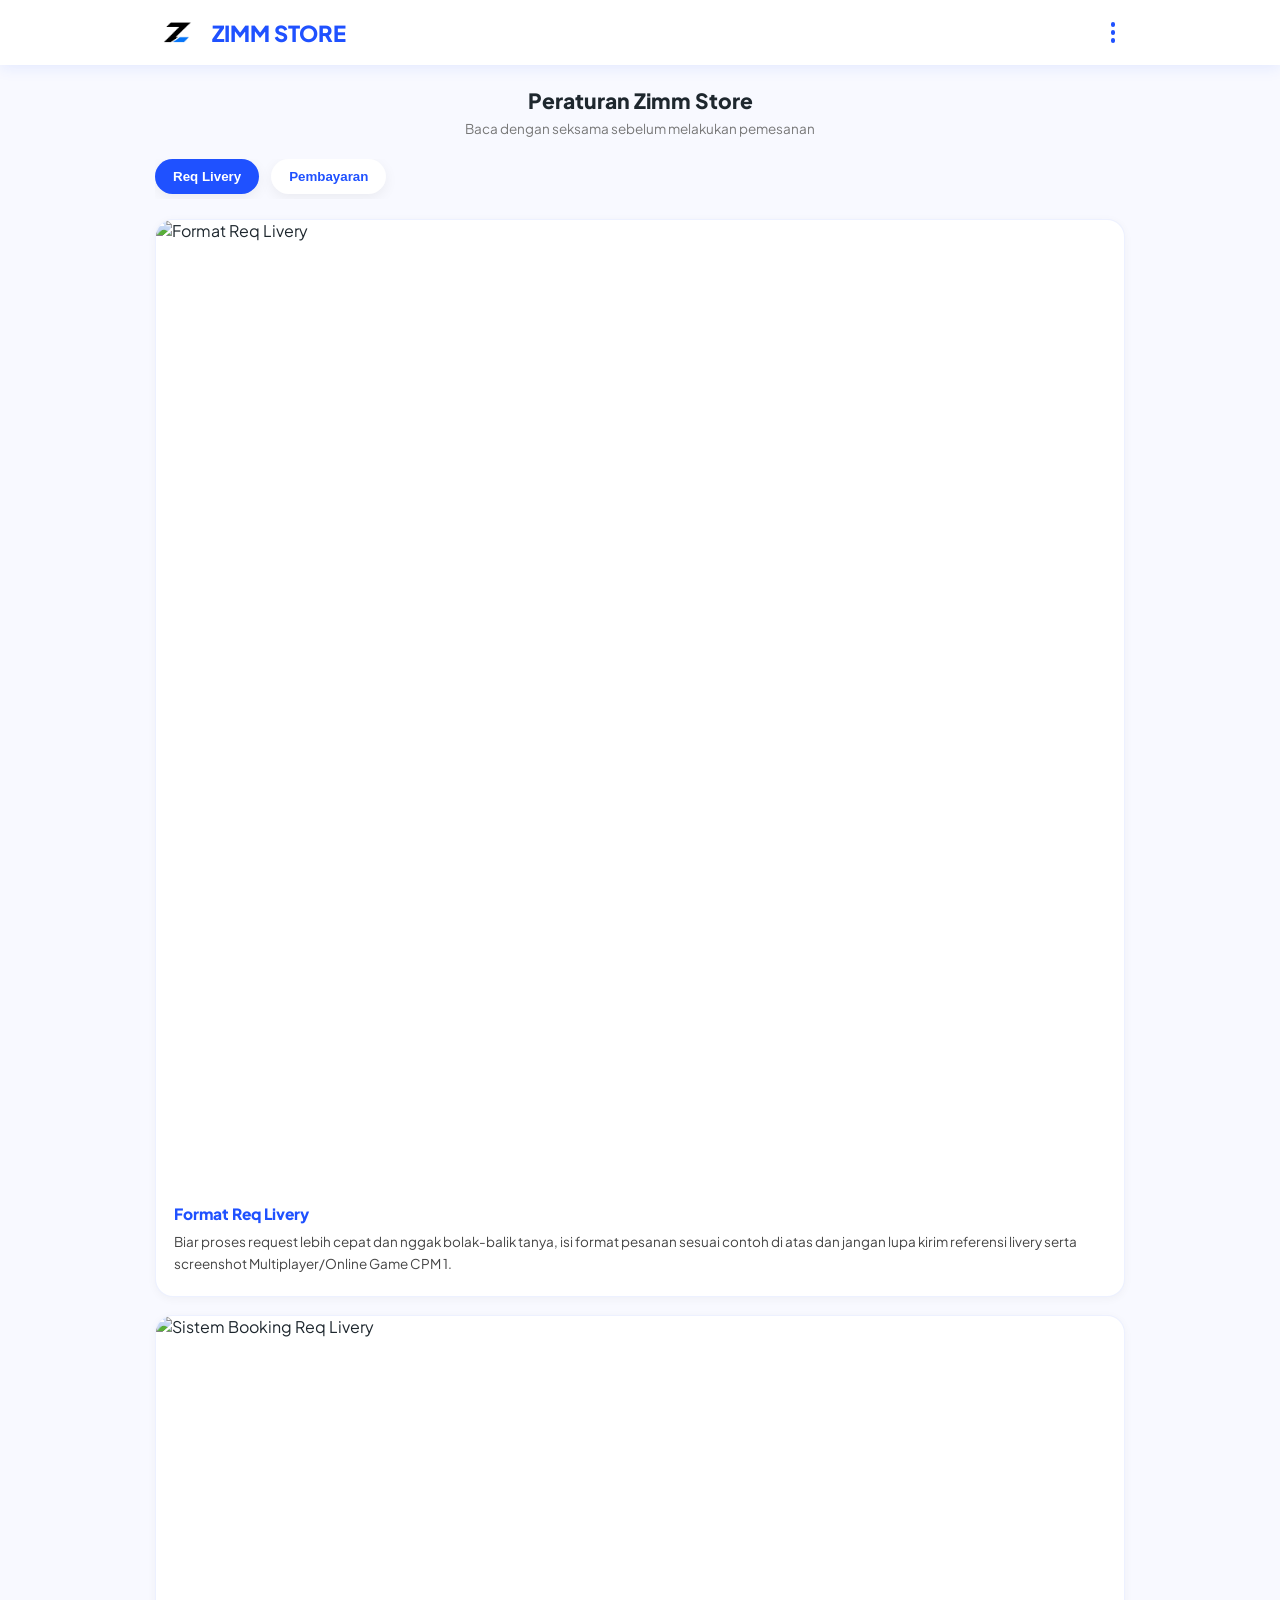
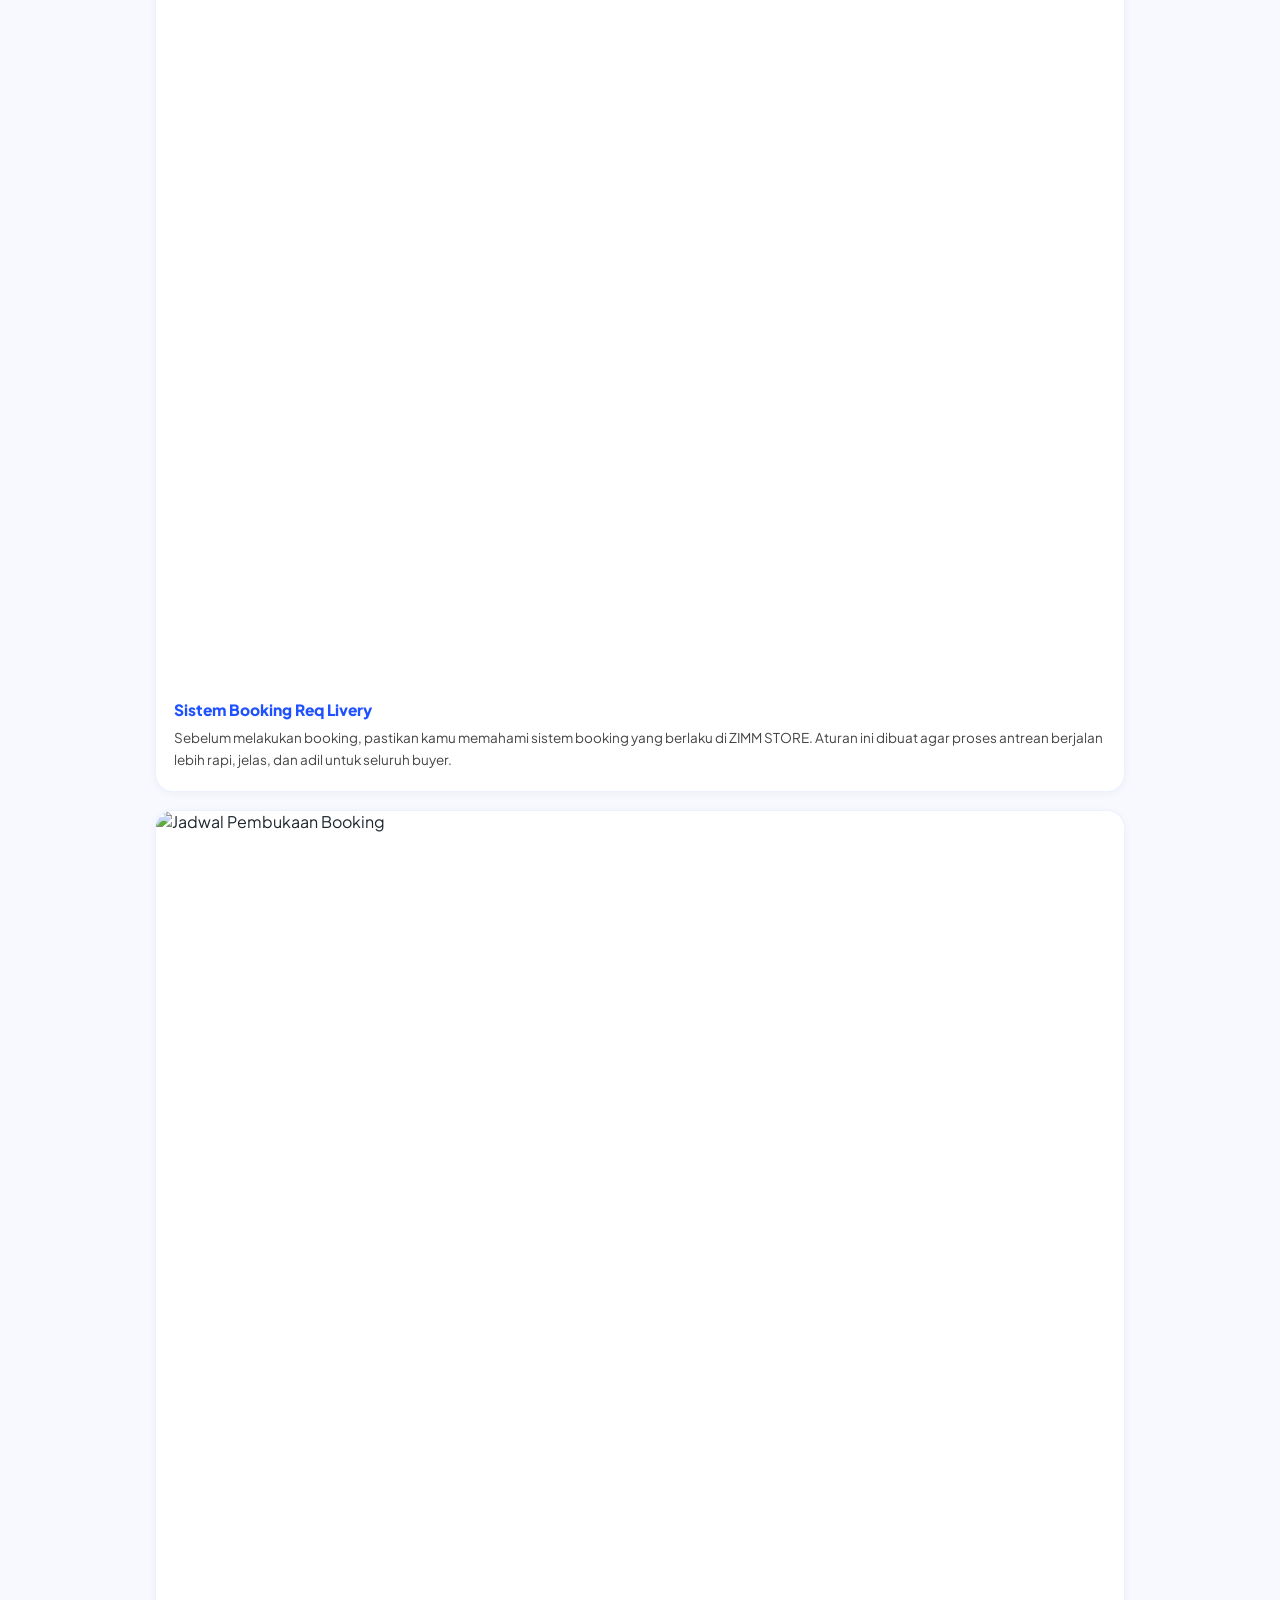
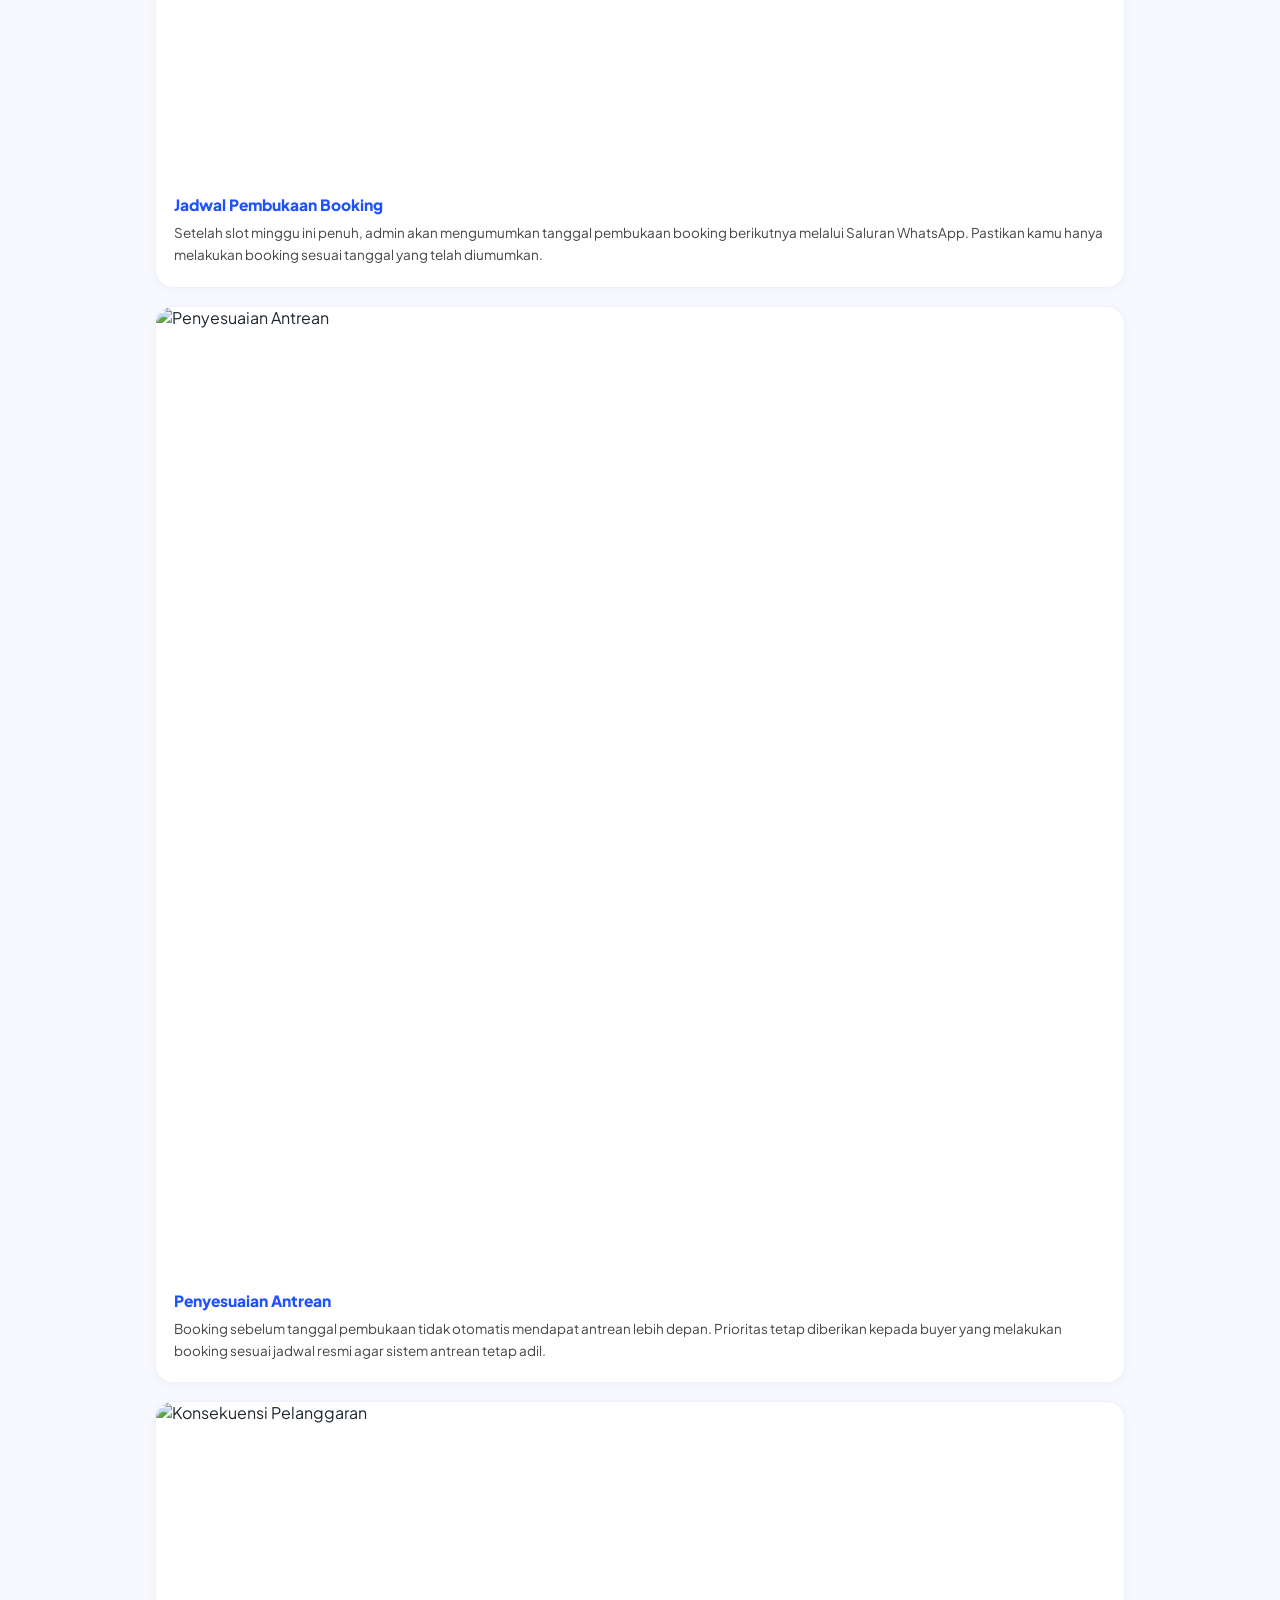
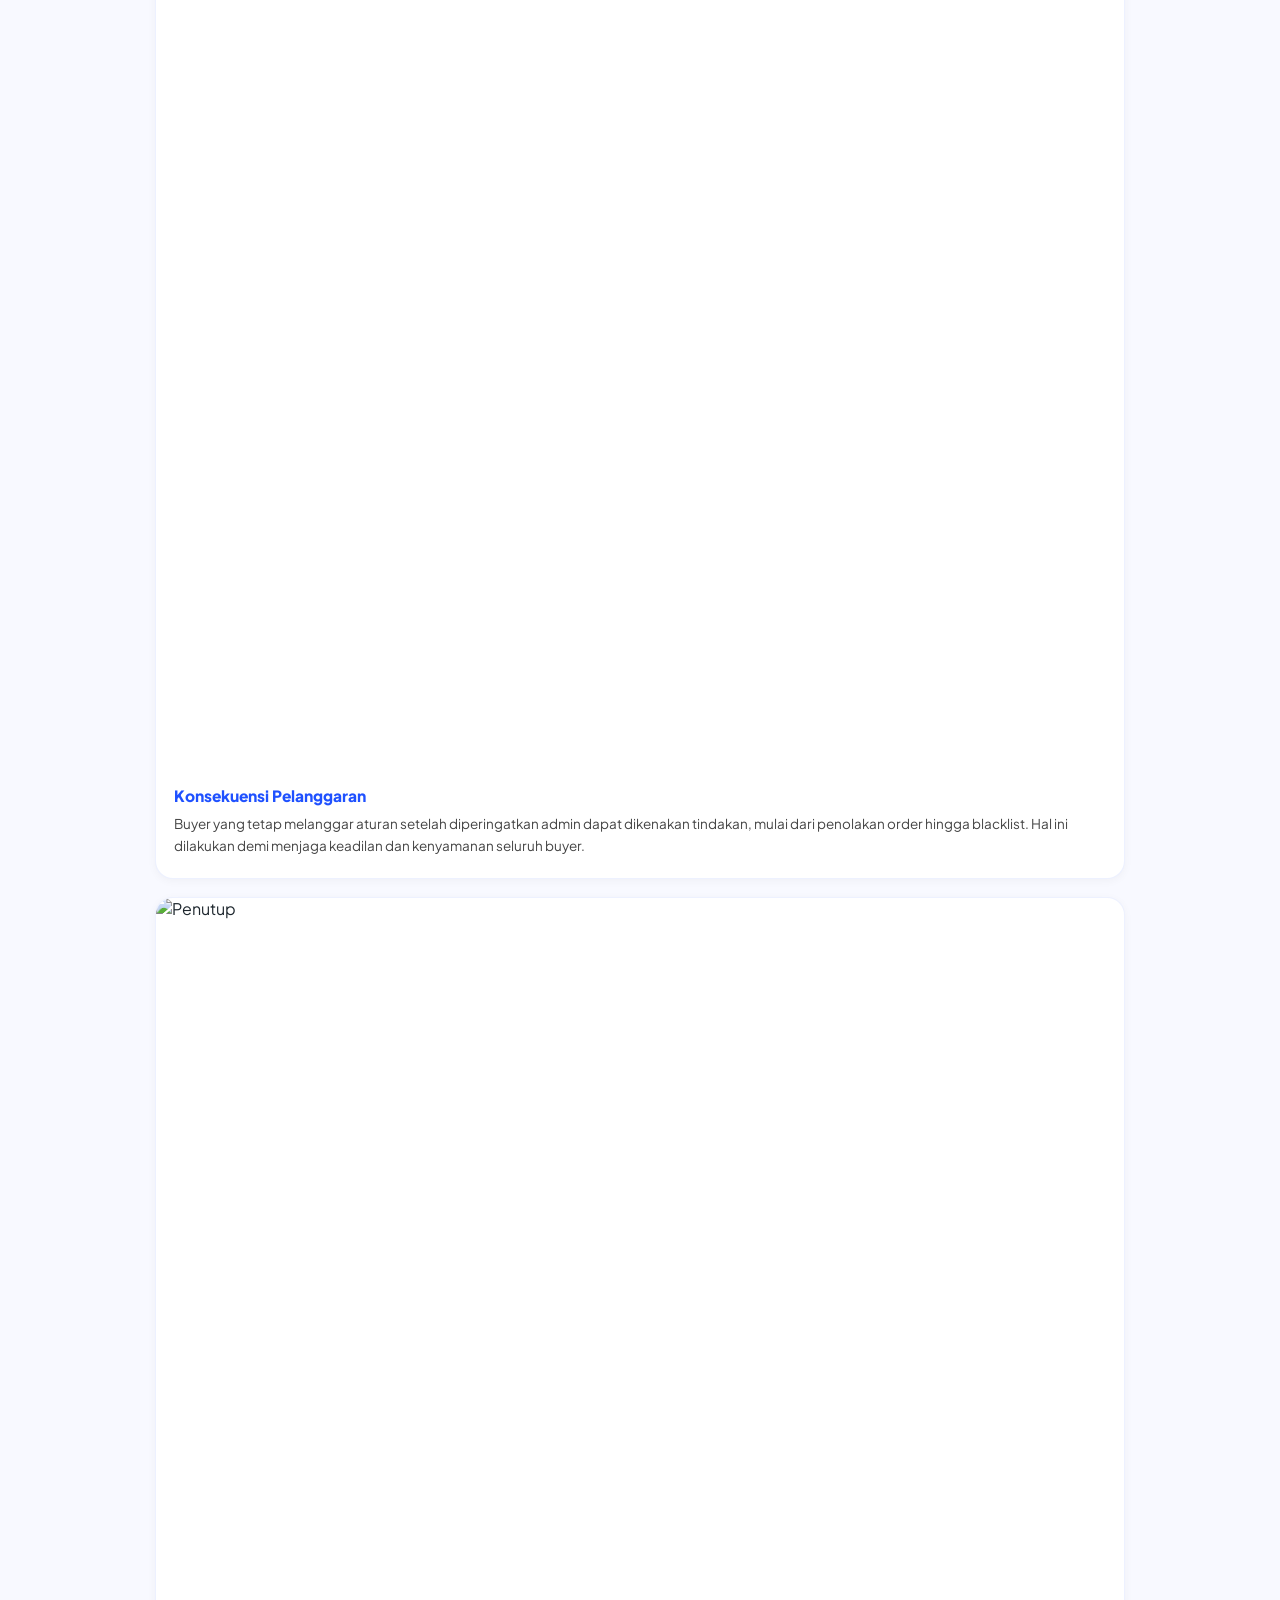
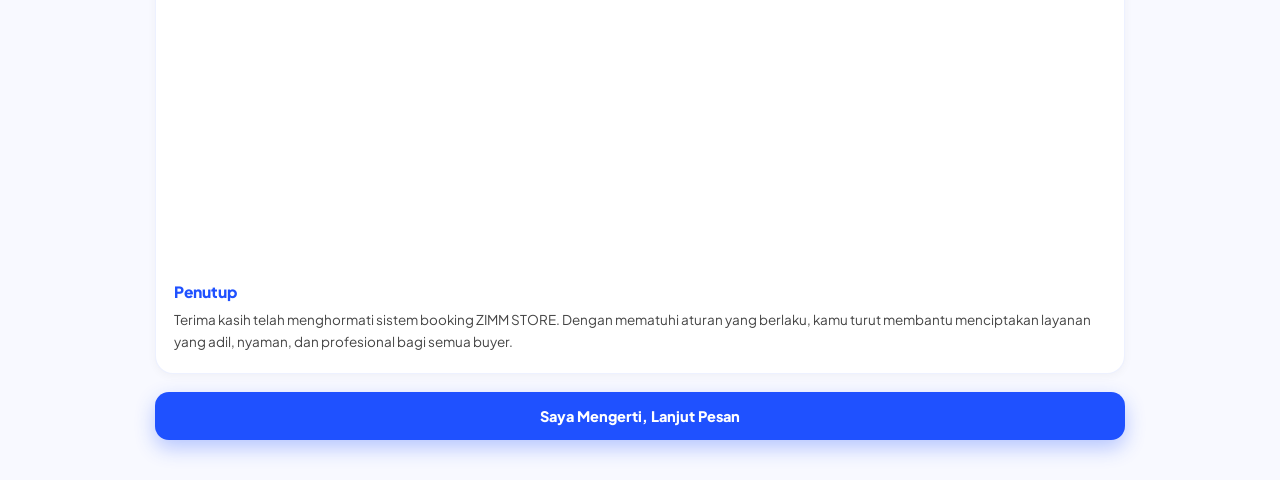
==== aturan.html @ 8496fdd7 "Add files via upload" ====
<!DOCTYPE html>
<html lang="id">
<head>
  <meta charset="UTF-8">
  <meta name="viewport" content="width=device-width, initial-scale=1.0">
  <title>Peraturan - ZIMM STORE</title>
  <link rel="stylesheet" href="style.css">
  <link rel="stylesheet" href="aturan.css">
  <link href="https://fonts.googleapis.com/css2?family=Plus+Jakarta+Sans:wght@400;600;800&display=swap" rel="stylesheet">
</head>
<body>

<header class="header">
  <div class="container header-flex">
    <div class="logo-area">
      <img src="img/logo.png" class="logo" alt="Logo">
      <h1 class="brand-title">ZIMM STORE</h1>
    </div>

    <div class="header-right">
      <div class="menu-wrapper" id="menuWrapper">
        <div class="kebab-icon" onclick="toggleMenu(event)">
          <span></span>
          <span></span>
          <span></span>
        </div>

        <div id="dropdownMenu" class="dropdown-content">
          <a href="index.html">
            <span class="icon">↩️</span> Kembali
          </a>
          <a href="faq.html">
            <span class="icon">❓</span> FAQ
          </a>
          <a href="https://wa.me/6285119516679?">
            <span class="icon">📞</span> Hubungi Admin
          </a>
        </div>
      </div>
    </div>
  </div>
</header>

<main class="container aturan-main">

  <div class="aturan-heading">
    <h2>Peraturan Zimm Store</h2>
    <p>Baca dengan seksama sebelum melakukan pemesanan</p>
  </div>

  <div class="filter-wrapper">
    <button class="filter-btn active" onclick="filterAturan('livery', this)">Req Livery</button>
    <button class="filter-btn" onclick="filterAturan('pembayaran', this)">Pembayaran</button>
  </div>

  <div class="aturan-card livery">
    <div class="img-container">
      <img src="img/aturan/format.jpg" alt="Format Req Livery" class="clickable-img">
    </div>
    <div class="aturan-card-body">
      <h3>Format Req Livery</h3>
      <p>Biar proses request lebih cepat dan nggak bolak-balik tanya, isi format pesanan sesuai contoh di atas dan jangan lupa kirim referensi livery serta screenshot Multiplayer/Online Game CPM 1.</p>
    </div>
  </div>

  <div class="aturan-card livery">
    <div class="img-container">
      <img src="img/aturan/booking.jpg" alt="Sistem Booking Req Livery" class="clickable-img">
    </div>
    <div class="aturan-card-body">
      <h3>Sistem Booking Req Livery</h3>
      <p>Sebelum melakukan booking, pastikan kamu memahami sistem booking yang berlaku di ZIMM STORE. Aturan ini dibuat agar proses antrean berjalan lebih rapi, jelas, dan adil untuk seluruh buyer.</p>
    </div>
  </div>

  <div class="aturan-card livery">
    <div class="img-container">
      <img src="img/aturan/jadwal.jpg" alt="Jadwal Pembukaan Booking" class="clickable-img">
    </div>
    <div class="aturan-card-body">
      <h3>Jadwal Pembukaan Booking</h3>
      <p>Setelah slot minggu ini penuh, admin akan mengumumkan tanggal pembukaan booking berikutnya melalui Saluran WhatsApp. Pastikan kamu hanya melakukan booking sesuai tanggal yang telah diumumkan.</p>
    </div>
  </div>

  <div class="aturan-card livery">
    <div class="img-container">
      <img src="img/aturan/atrean.jpg" alt="Penyesuaian Antrean" class="clickable-img">
    </div>
    <div class="aturan-card-body">
      <h3>Penyesuaian Antrean</h3>
      <p>Booking sebelum tanggal pembukaan tidak otomatis mendapat antrean lebih depan. Prioritas tetap diberikan kepada buyer yang melakukan booking sesuai jadwal resmi agar sistem antrean tetap adil.</p>
    </div>
  </div>

  <div class="aturan-card livery">
    <div class="img-container">
      <img src="img/aturan/konsekuensi.jpg" alt="Konsekuensi Pelanggaran" class="clickable-img">
    </div>
    <div class="aturan-card-body">
      <h3>Konsekuensi Pelanggaran</h3>
      <p>Buyer yang tetap melanggar aturan setelah diperingatkan admin dapat dikenakan tindakan, mulai dari penolakan order hingga blacklist. Hal ini dilakukan demi menjaga keadilan dan kenyamanan seluruh buyer.</p>
    </div>
  </div>

  <div class="aturan-card pembayaran">
    <div class="img-container">
      <img src="img/aturan/dp.jpg" alt="Sistem DP Dihilangkan" class="clickable-img">
    </div>
    <div class="aturan-card-body">
      <h3>Sistem DP Dihilangkan</h3>
      <p>Sistem DP (Down Payment) resmi dihilangkan dan tidak dapat digunakan. Pembayaran dilakukan secara penuh untuk mengurangi risiko PHP maupun buyer yang tidak melunasi pembayaran.</p>
    </div>
  </div>

  <div class="aturan-card pembayaran">
    <div class="img-container">
      <img src="img/aturan/wajib.jpg" alt="Pembayaran Wajib di Awal" class="clickable-img">
    </div>
    <div class="aturan-card-body">
      <h3>Pembayaran Wajib di Awal</h3>
      <p>Pembayaran harus dilakukan terlebih dahulu sebelum produk yang dibeli diberikan kepada buyer.<br><em>(Ada Uang, Maka Ada Barang.)</em></p>
    </div>
  </div>

  <div class="aturan-card pembayaran">
    <div class="img-container">
      <img src="img/aturan/customerjual.jpg" alt="Jika Customer Menjual Barang/Jasa kepada ZIMM STORE" class="clickable-img">
    </div>
    <div class="aturan-card-body">
      <h3>Jika Customer Menjual Barang/Jasa kepada ZIMM STORE</h3>
      <p>Jika terdapat customer/seller yang menjual produk atau jasa kepada ZIMM STORE, maka produk/jasa wajib diberikan terlebih dahulu kepada admin untuk diperiksa atau dikonfirmasi sebelum pembayaran dilakukan.<br><br>Jika transaksi membutuhkan pihak ketiga, dapat menggunakan jasa MC/Rekber terpercaya, dengan biaya fee ditanggung oleh seller/customer.</p>
    </div>
  </div>

  <div class="aturan-card pembayaran">
    <div class="img-container">
      <img src="img/aturan/pembatalan.jpg" alt="Pembatalan Pesanan & Buyer PHP" class="clickable-img">
    </div>
    <div class="aturan-card-body">
      <h3>Pembatalan Pesanan & Buyer PHP</h3>
      <p>Buyer dilarang melakukan PHP, menghilang tanpa kabar, maupun memblokir admin setelah melakukan pemesanan.<br>Jika tidak dapat melanjutkan pesanan, wajib menghubungi admin dan membatalkan pesanan dengan jelas.<br><br><em>(Membatalkan pesanan dengan baik lebih baik daripada menghilang.)</em><br><br>Buyer yang tetap melakukan PHP, menghilang, atau memblokir admin setelah diberikan peringatan dapat langsung dikenakan blacklist dari ZIMM STORE. Untuk kasus yang merugikan toko secara serius, ZIMM STORE berhak mengambil tindakan lebih lanjut berdasarkan bukti dan kronologi transaksi.</p>
    </div>
  </div>

  <div class="aturan-card livery">
    <div class="img-container">
      <img src="img/aturan/penutup.jpg" alt="Penutup" class="clickable-img">
    </div>
    <div class="aturan-card-body">
      <h3>Penutup</h3>
      <p>Terima kasih telah menghormati sistem booking ZIMM STORE. Dengan mematuhi aturan yang berlaku, kamu turut membantu menciptakan layanan yang adil, nyaman, dan profesional bagi semua buyer.</p>
    </div>
  </div>

  <a href="index.html" class="btn-lanjut-pesan">Saya Mengerti, Lanjut Pesan</a>

</main>

<div id="imageOverlay" class="overlay">
  <img id="zoomedImage" src="" alt="Zoomed">
</div>

<script src="script.js"></script>
</body>
</html>
---- style.css ----
/* Update Warna Tema ke Biru Neon */
:root {
  --primary: #1F51FF; 
  --bg: #f8f9ff;
  --dark: #1e272e;
}

* { box-sizing: border-box; }
body { 
  font-family: 'Plus Jakarta Sans', sans-serif; 
  margin: 0; background: var(--bg); color: var(--dark);
}

.container { max-width: 1000px; margin: 0 auto; padding: 0 15px; }

.header { 
  background: white; padding: 10px 0; position: sticky; 
  top: 0; z-index: 100; box-shadow: 0 2px 15px rgba(31, 81, 255, 0.1);
}
.header-flex { display: flex; align-items: center; justify-content: space-between; }
.logo-area { display: flex; align-items: center; gap: 12px; }
.logo { width: 45px; height: 45px; border-radius: 50%; object-fit: cover; }
.brand-title { font-size: 22px; font-weight: 800; color: var(--primary); margin: 0; }

/* --- PENGATURAN BANNER RASIO 3:2 --- */
.mySwiper { width: 100%; padding: 20px 0 40px; }

.swiper-slide { 
  width: 100%; 
  border-radius: 20px; 
  overflow: hidden; 
  aspect-ratio: 3 / 2; /* Rasio sesuai resolusi 1536x1024 */
  background: #000; 
}

/* Penyesuaian tinggi untuk layar desktop */
@media (min-width: 1024px) { 
  .swiper-slide { height: 666px; } 
}

.swiper-slide img { 
  width: 100%; 
  height: 100%; 
  object-fit: cover; 
}

.swiper-pagination-bullet-active { 
  background: var(--primary) !important; 
  border-radius: 50% !important;
  box-shadow: 0 0 8px 3px rgba(31, 81, 255, 0.85);
}

/* Rasio 1:1 Produk & Zoom */
.img-container {
  position: relative;
  width: 100%;
  aspect-ratio: 1 / 1;
  overflow: hidden;
  cursor: zoom-in;
}
.img-container img { width: 100%; height: 100%; object-fit: cover; }

/* Overlay Zoom Lightbox */
.overlay {
  position: fixed;
  top: 0; left: 0; width: 100%; height: 100%;
  background: rgba(0, 0, 0, 0.9);
  display: none;
  justify-content: center;
  align-items: center;
  z-index: 9999;
  cursor: zoom-out;
  touch-action: none;
}
.overlay img {
  max-width: 90%;
  max-height: 90%;
  border-radius: 10px;
  box-shadow: 0 0 20px rgba(0,0,0,0.5);
  touch-action: none;
  cursor: zoom-in;
  transition: transform 0.25s ease;
}

/* Stampel Sold */
.card.sold .img-container::after {
  content: "";
  position: absolute;
  top: 0; left: 0; width: 100%; height: 100%;
  background-image: url('img/sold.png');
  background-size: 70%;
  background-position: center;
  background-repeat: no-repeat;
  z-index: 5;
}
.card.sold img { filter: grayscale(100%) brightness(0.6); }
.card.sold .btn-buy { background: #ccc !important; cursor: not-allowed; }

/* Filter & Grid Produk */
.filter-wrapper { display: flex; gap: 12px; margin: 20px 0; overflow-x: auto; padding-bottom: 5px; }
.filter-btn { padding: 10px 18px; border-radius: 999px; border: none; background: white; color: var(--primary); cursor: pointer; font-weight: 600; white-space: nowrap; box-shadow: 0 4px 14px rgba(0,0,0,0.06); }
.filter-btn.active { background: var(--primary); color: white; }

/* --- SISTEM PRIORITAS URUTAN PRODUK (OTOMATIS) --- */
.produk-grid { 
  display: grid !important; 
  grid-template-columns: repeat(2, 1fr); 
  gap: 14px; 
  grid-auto-flow: row dense;
}

/* Tablet ke atas: 3 kolom biar ruang container 1000px kepakai maksimal */
@media (min-width: 640px) {
  .produk-grid { grid-template-columns: repeat(3, 1fr); gap: 18px; }
}

/* Ranking Dasar: Semua kartu biasa ditaruh di urutan ke-10 */
.card { 
  background: white; 
  border-radius: 18px; 
  overflow: hidden; 
  border: 1px solid rgba(0, 0, 0, 0.04);
  box-shadow: 0 3px 10px rgba(31, 81, 255, 0.05);
  order: 10; 
  display: flex;
  flex-direction: column;
  transition: 0.25s ease;
}

.card:hover {
  transform: translateY(-3px);
  box-shadow: 0 10px 24px rgba(31, 81, 255, 0.15);
}

.img-container { overflow: hidden; }
.img-container img { transition: 0.35s; }
.card:hover .img-container img { transform: scale(1.05); }

/* RANKING 1: LIMITED (PALING ATAS) */
.card.limited {
  order: 1 !important;
  border: 1.5px solid #f1c40f !important;
}

/* RANKING 2: HOT ITEM (DI BAWAH LIMITED) */
.card.hot-item {
  order: 2 !important;
  border: 1.5px solid #ff4757 !important;
}

/* RANKING PALING BAWAH: PRODUK YANG SUDAH SOLD */
.card.sold {
  order: 99 !important;
}


.card-body { padding: 12px; flex-grow: 1; display: flex; flex-direction: column; gap: 5px; }
.card-body h4 { 
  font-size: 12.5px; 
  font-weight: 800; 
  margin: 0; 
  line-height: 1.35; 
  white-space: nowrap;
  overflow: hidden; 
  text-overflow: ellipsis;
  cursor: pointer;
}
.card-body h4.expanded {
  white-space: normal;
  overflow: visible;
  text-overflow: unset;
}

.card-footer {
  display: flex;
  flex-direction: column;
  gap: 5px;
  margin-top: auto;
}

.status { color: #2ecc71; font-size: 9px; font-weight: 800; background: #ebfaf1; padding: 2px 7px; border-radius: 6px; display: inline-block; width: fit-content; margin: 0; }
.price-section { margin: 0; display: flex; flex-direction: column; gap: 1px; }
.old-price { font-size: 11px; font-weight: 600; color: #9aa1b1; text-decoration: line-through; }
.new-price { font-weight: 800; font-size: 17px; color: var(--primary); display: block; }

.btn-buy { 
  width: 100%; 
  background: var(--primary); 
  color: white; 
  border: none; 
  padding: 9px; 
  border-radius: 10px; 
  font-weight: 800; 
  font-size: 12px;
  cursor: pointer;
  box-shadow: 0 4px 12px rgba(31, 81, 255, 0.3);
  transition: 0.3s;
}

.btn-buy:hover {
  transform: translateY(-2px);
  box-shadow: 0 6px 15px rgba(31, 81, 255, 0.5);
}

/* Styling Badge/Label */
.badge-stack {
  position: absolute;
  top: 8px;
  left: 8px;
  z-index: 10;
  display: flex;
  flex-direction: column;
  gap: 5px;
  align-items: flex-start;
}

.badge {
  padding: 4px 8px;
  font-size: 9px;
  font-weight: 800;
  color: white;
  border-radius: 6px;
  text-transform: uppercase;
}

.badge-hot { background: #ff4757; box-shadow: 0 0 8px rgba(255, 71, 87, 0.5); }
.badge-limited { background: #f1c40f; box-shadow: 0 0 8px rgba(241, 196, 15, 0.5); }

/* --- SKELETON LOADING (sebelum produk selesai dirender) --- */
.skeleton-card {
  background: white;
  border-radius: 18px;
  overflow: hidden;
  border: 1px solid rgba(0,0,0,0.04);
  box-shadow: 0 3px 10px rgba(31, 81, 255, 0.05);
  display: flex;
  flex-direction: column;
}
.skeleton-img { width: 100%; aspect-ratio: 1/1; background: linear-gradient(90deg, #eef1fa 25%, #f7f9ff 37%, #eef1fa 63%); background-size: 400% 100%; animation: skeleton-pulse 1.4s ease infinite; }
.skeleton-body { padding: 13px; display: flex; flex-direction: column; gap: 8px; }
.skeleton-line { height: 10px; border-radius: 5px; background: linear-gradient(90deg, #eef1fa 25%, #f7f9ff 37%, #eef1fa 63%); background-size: 400% 100%; animation: skeleton-pulse 1.4s ease infinite; }
.skeleton-line.w-70 { width: 70%; }
.skeleton-line.w-40 { width: 40%; }
.skeleton-line.h-btn { height: 32px; border-radius: 10px; margin-top: 4px; }

@keyframes skeleton-pulse {
  0% { background-position: 100% 0; }
  100% { background-position: 0 0; }
}

/* Styling Search Bar */
.search-container {
  margin: 0 0 20px 0;
  width: 100%;
}

#searchInput {
  width: 100%;
  padding: 12px 20px;
  border-radius: 12px;
  border: 2px solid rgba(31, 81, 255, 0.1);
  background: white;
  font-family: inherit;
  font-size: 14px;
  outline: none;
  transition: 0.3s;
}

#searchInput:focus {
  border-color: var(--primary);
  box-shadow: 0 0 10px rgba(31, 81, 255, 0.2);
}

/* --- FOOTER FINAL VERSION (BLUE NEON) --- */
.main-footer {
  background: var(--primary); /* Biru Neon */
  padding: 60px 0 30px 0;
  margin-top: 60px;
  text-align: left; /* Rata kiri untuk info */
  color: #ffffff;   /* Semua teks putih */
}

.footer-logo {
  margin-bottom: 15px;
  display: block;
  color: #ffffff !important; /* Paksa putih */
  font-size: 24px;
}

.tagline {
  font-weight: 600;
  margin-bottom: 10px;
  font-size: 15px;
  color: #ffffff;
}

.footer-services {
  list-style: none;
  padding: 0;
  margin: 0 0 25px 0;
  font-size: 14px;
  line-height: 1.8;
  color: #ffffff;
}

.footer-meta {
  display: flex;
  flex-direction: column;
  gap: 15px;
  margin-bottom: 25px;
}

.meta-label {
  font-weight: 800;
  color: rgba(255, 255, 255, 0.7); /* Putih soft untuk label */
  font-size: 11px;
  text-transform: uppercase;
  letter-spacing: 0.5px;
}

.meta-value {
  font-weight: 600;
  color: #ffffff;
  font-size: 14px;
}

.motto {
  font-style: italic;
  color: rgba(255, 255, 255, 0.8);
  font-size: 13px;
  margin-bottom: 20px;
  max-width: 450px;
}

.footer-divider {
  border: 0;
  border-top: 1px solid rgba(255, 255, 255, 0.2);
  margin: 25px 0;
}

/* COPYRIGHT TETEP DI TENGAH */
.copyright {
  font-size: 11px;
  color: rgba(255, 255, 255, 0.6);
  font-weight: 600;
  text-align: center;
  display: block;
  width: 100%;
}

/* --- MENU TITIK TIGA (KEBAB MENU) --- */
.header-right {
  display: flex;
  align-items: center;
}

.menu-wrapper {
  position: relative;
  display: inline-block;
}

.kebab-icon {
  padding: 10px;
  cursor: pointer;
  display: flex;
  flex-direction: column;
  gap: 3.5px;
  border-radius: 50%;
  transition: 0.3s;
}

.kebab-icon:hover {
  background: rgba(31, 81, 255, 0.05);
}

.kebab-icon span {
  width: 4.5px;
  height: 4.5px;
  background-color: var(--primary); /* Biru Neon */
  border-radius: 50%;
  display: block;
}

/* DROPDOWN BOX */
.dropdown-content {
  display: none;
  position: absolute;
  right: 0;
  top: 45px;
  background-color: white;
  min-width: 180px;
  box-shadow: 0 10px 25px rgba(0, 0, 0, 0.1);
  border-radius: 15px;
  z-index: 1000;
  overflow: hidden;
  border: 1px solid rgba(31, 81, 255, 0.1);
  animation: fadeIn 0.2s ease-out;
}

@keyframes fadeIn {
  from { opacity: 0; transform: translateY(-10px); }
  to { opacity: 1; transform: translateY(0); }
}

.dropdown-content a {
  color: var(--dark);
  padding: 14px 20px;
  text-decoration: none;
  display: flex;
  align-items: center;
  font-size: 14px;
  font-weight: 700;
  transition: 0.3s;
}

.dropdown-content a .icon {
  margin-right: 12px;
  font-size: 16px;
}

.dropdown-content a:hover {
  background-color: #f0f4ff;
  color: var(--primary);
}

.show-menu {
  display: block !important;
}
/* --- FAQ STYLING --- */
.faq-card {
  background: white;
  padding: 20px;
  border-radius: 18px;
  margin-bottom: 15px;
  border: 1px solid rgba(31, 81, 255, 0.1);
  transition: 0.3s;
}

.faq-card:hover {
  border-color: var(--primary);
  transform: translateY(-2px);
}

.faq-question {
  color: var(--primary);
  font-weight: 800;
  margin-bottom: 8px;
  font-size: 16px;
}

.faq-answer {
  color: #666;
  font-size: 14px;
  line-height: 1.6;
  margin: 0;
}

/* Popup Peraturan */
.rules-popup-overlay {
  position: fixed;
  inset: 0;
  background: rgba(255, 255, 255, 0.85);
  backdrop-filter: blur(3px);
  display: none;
  align-items: center;
  justify-content: center;
  z-index: 10000;
  padding: 20px;
}

.rules-popup-overlay.active {
  display: flex;
}

.rules-popup {
  position: relative;
  background: #fff;
  width: 100%;
  max-width: 380px;
  border-radius: 20px;
  padding: 28px 22px 24px;
  text-align: center;
  box-shadow: 0 0 0 1px rgba(0,0,0,0.04), 25px 25px 60px rgba(0,0,0,0.25), -15px -15px 50px rgba(0,0,0,0.12);
  transform: scale(0.85);
  opacity: 0;
  transition: transform 0.3s ease, opacity 0.3s ease;
}

.rules-popup-overlay.active .rules-popup {
  transform: scale(1);
  opacity: 1;
}

.rules-popup h3 {
  font-size: 17px;
  font-weight: 800;
  margin: 6px 0 12px;
  color: var(--dark, #111);
}

.rules-popup p {
  font-size: 13.5px;
  line-height: 1.6;
  color: #555;
  margin: 0 0 22px;
}

.rules-popup-btn {
  display: block;
  width: 100%;
  background: var(--primary);
  color: #fff;
  font-weight: 800;
  font-size: 14px;
  text-decoration: none;
  padding: 12px;
  border-radius: 12px;
  box-shadow: 0 6px 16px rgba(31, 81, 255, 0.3);
}

.rules-popup-close {
  position: absolute;
  top: 12px;
  right: 14px;
  background: none;
  border: none;
  font-size: 22px;
  line-height: 1;
  color: #999;
  cursor: pointer;
  padding: 4px;
}

body.rules-popup-lock, body.zoom-lock {
  overflow: hidden;
}

/* Popup Peraturan lebih besar & lega di layar desktop */
@media (min-width: 768px) {
  .rules-popup {
    max-width: 460px;
    padding: 38px 34px 32px;
  }
  .rules-popup h3 {
    font-size: 21px;
  }
  .rules-popup p {
    font-size: 15px;
  }
  .rules-popup-btn {
    font-size: 15px;
    padding: 14px;
  }
}
---- aturan.css ----
/* Halaman Peraturan */

.aturan-main {
  padding-top: 22px;
  padding-bottom: 40px;
}

.aturan-heading {
  text-align: center;
  margin-bottom: 22px;
}

.aturan-heading h2 {
  font-size: 21px;
  font-weight: 800;
  color: var(--dark);
  margin: 0 0 6px;
}

.aturan-heading p {
  font-size: 13.5px;
  color: #777;
  margin: 0;
}

.aturan-card {
  background: #fff;
  border-radius: 18px;
  overflow: hidden;
  margin-bottom: 18px;
  border: 1px solid rgba(31, 81, 255, 0.08);
  box-shadow: 0 2px 10px rgba(0, 0, 0, 0.04);
}

.aturan-card .img-container img {
  transition: 0.35s;
}

.aturan-card:hover .img-container img {
  transform: scale(1.03);
}

.aturan-card-body {
  padding: 16px 18px 20px;
}

.aturan-card-body h3 {
  font-size: 15.5px;
  font-weight: 800;
  color: var(--primary);
  margin: 0 0 8px;
}

.aturan-card-body p {
  font-size: 13.5px;
  line-height: 1.65;
  color: #444;
  margin: 0;
}

.aturan-card-body p em {
  font-style: normal;
  color: var(--primary);
  font-weight: 700;
}

/* Default: tab "Req Livery" aktif saat halaman dibuka */
.aturan-card.pembayaran {
  display: none;
}

/* Tombol CTA penutup halaman */
.btn-lanjut-pesan {
  display: block;
  width: 100%;
  text-align: center;
  background: var(--primary);
  color: #fff;
  font-weight: 800;
  font-size: 14.5px;
  text-decoration: none;
  padding: 15px;
  border-radius: 14px;
  margin-top: 8px;
  box-shadow: 0 8px 20px rgba(31, 81, 255, 0.3);
}
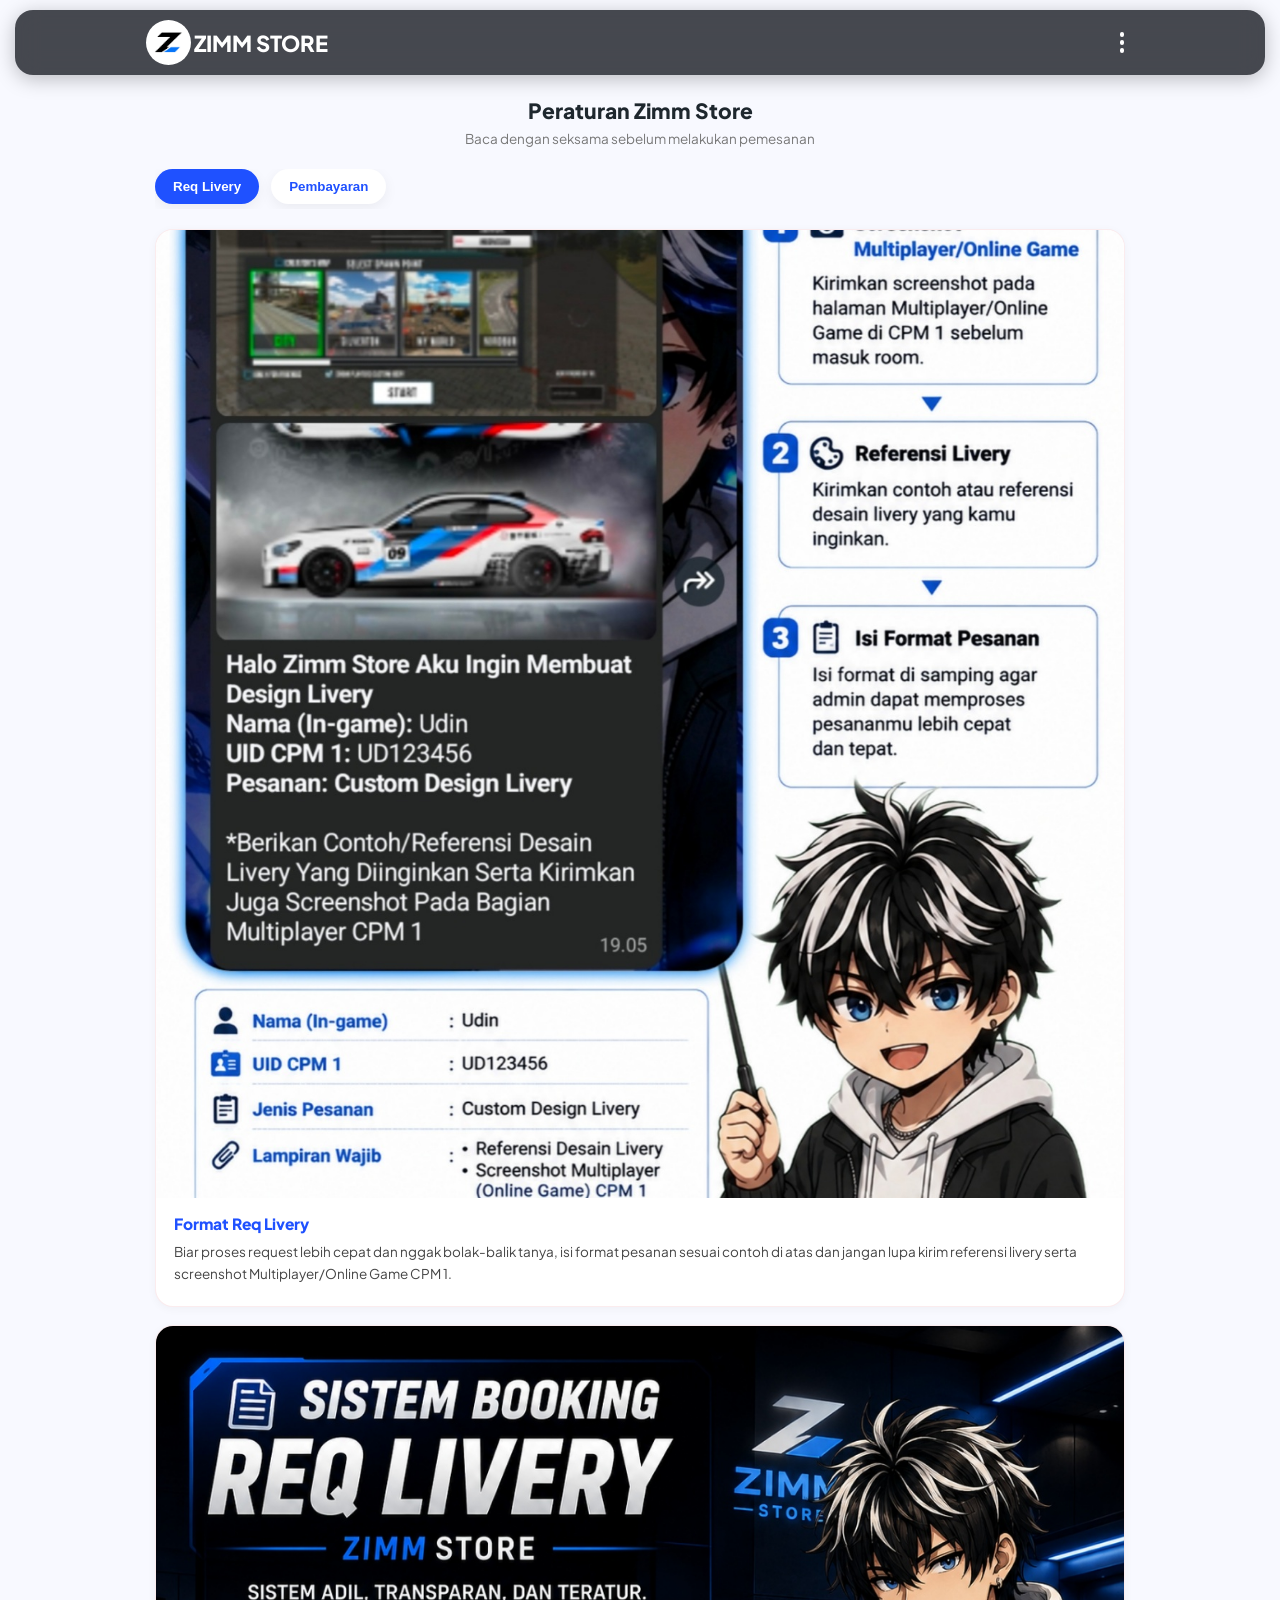
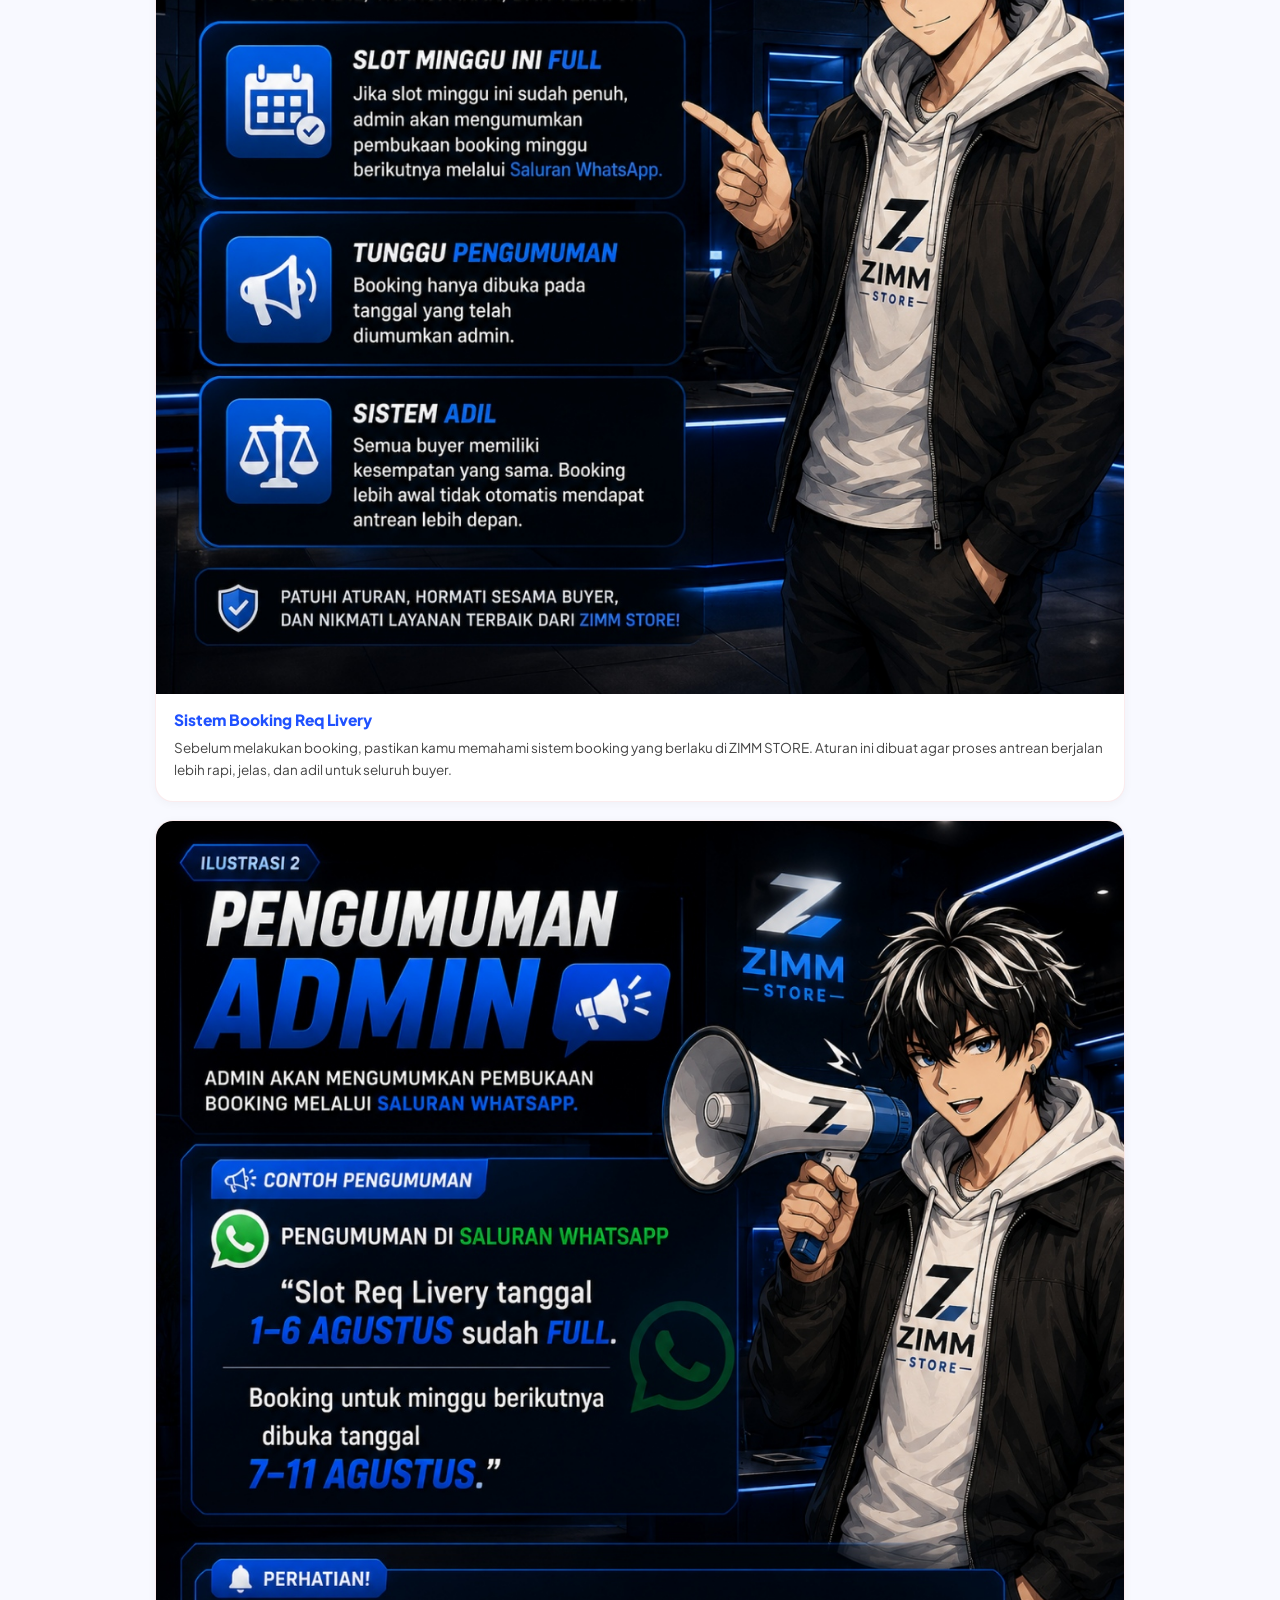
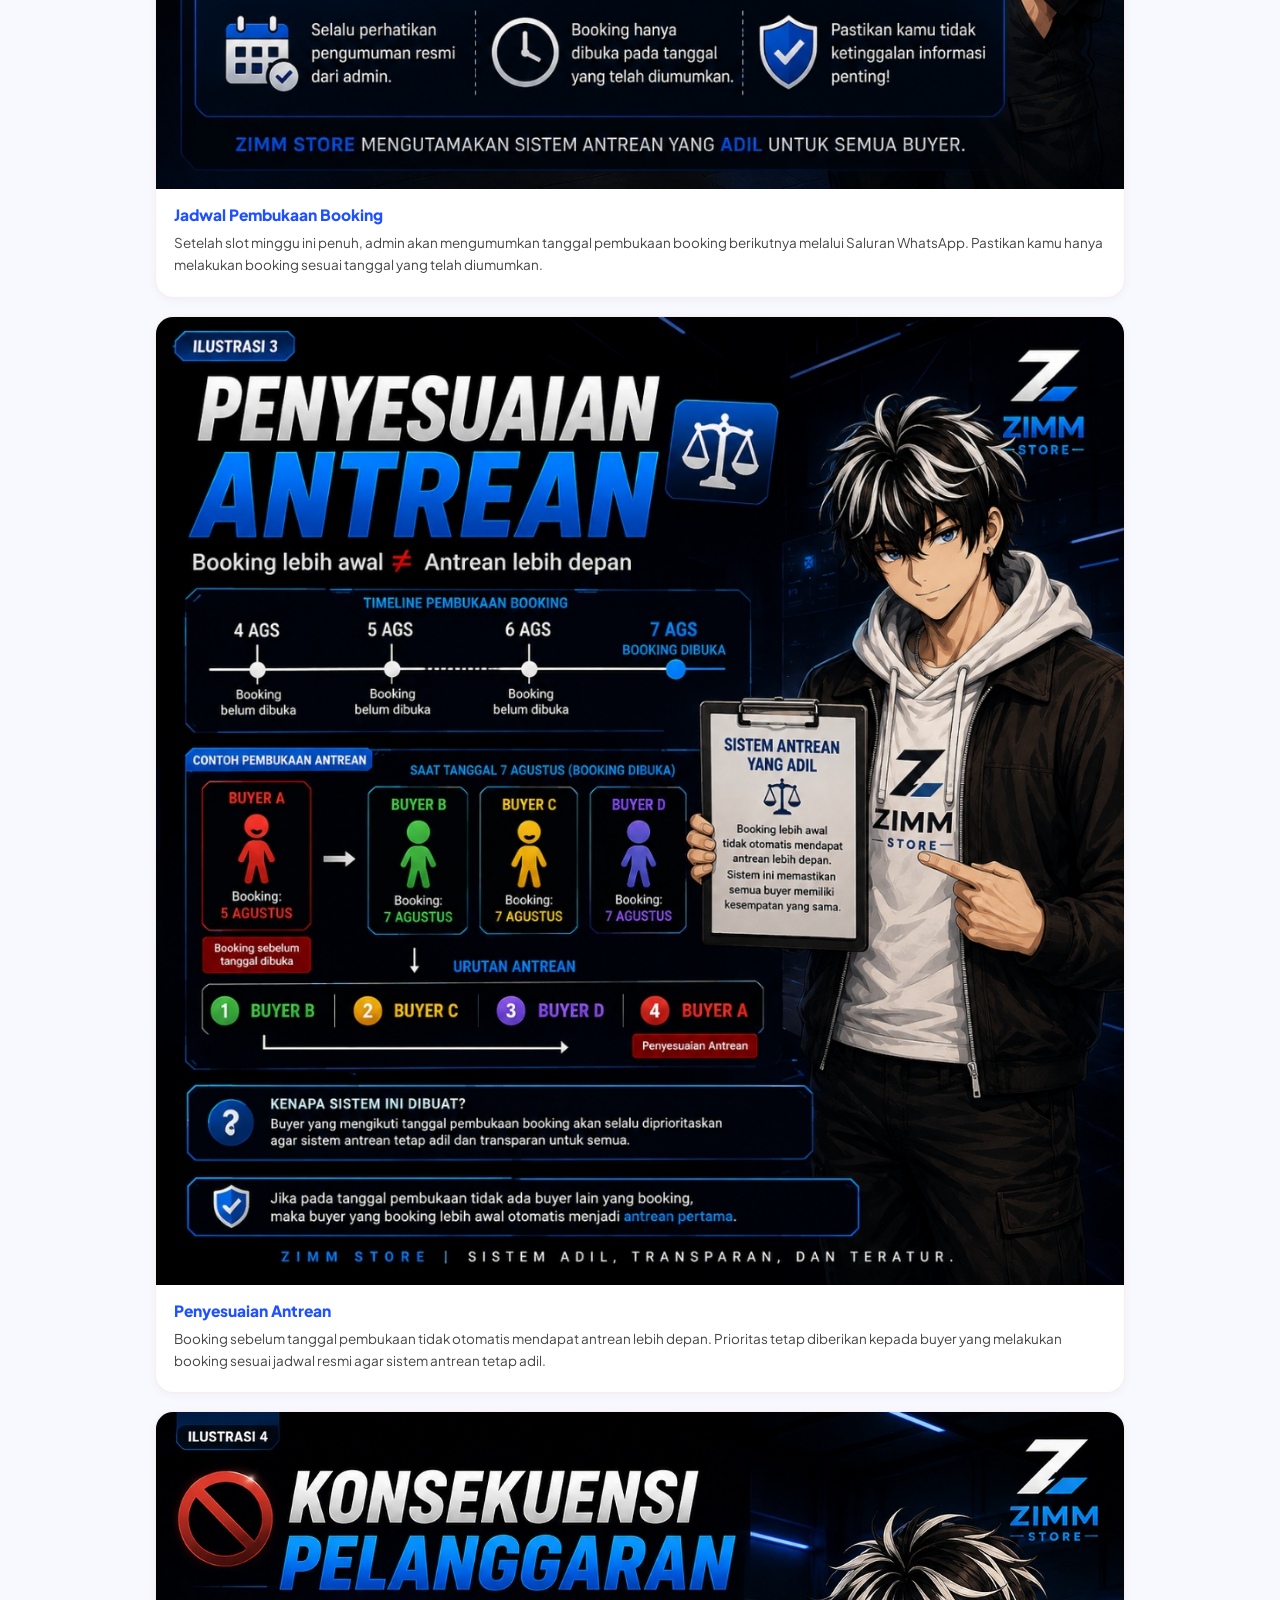
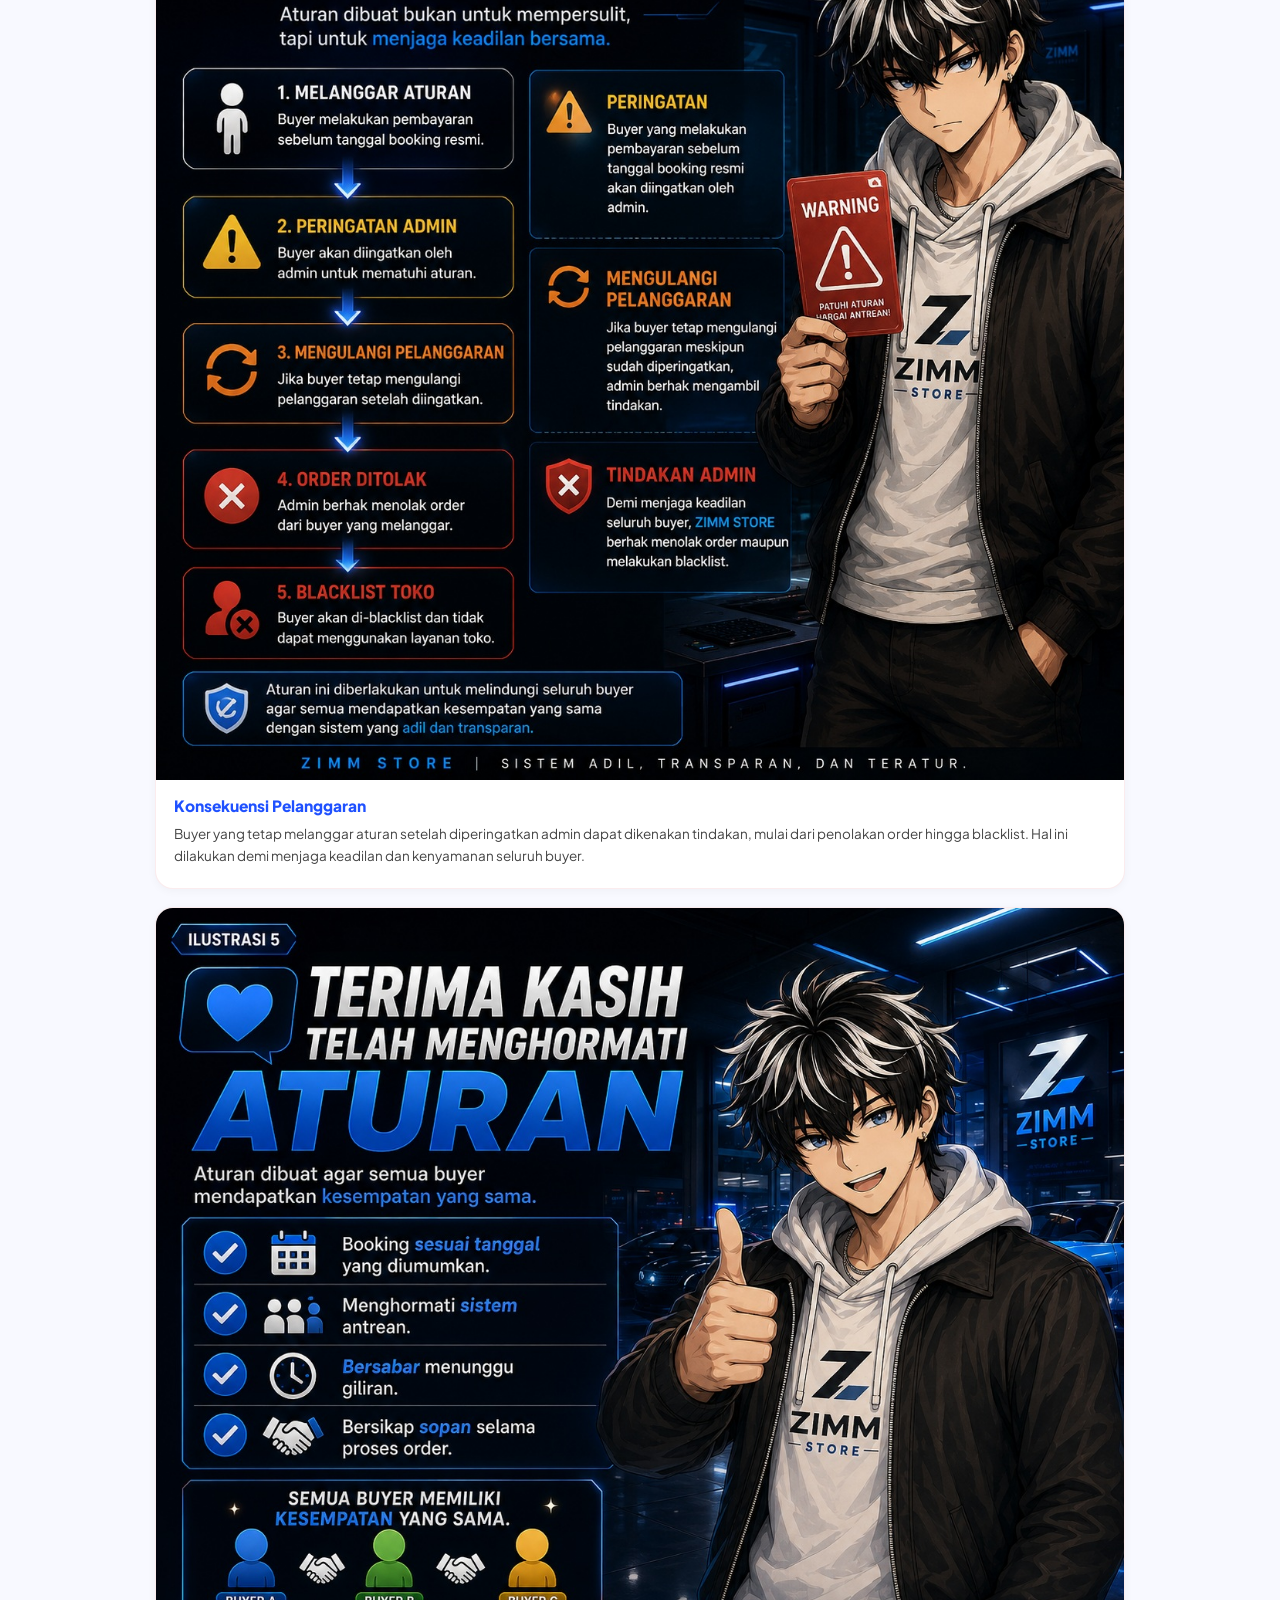
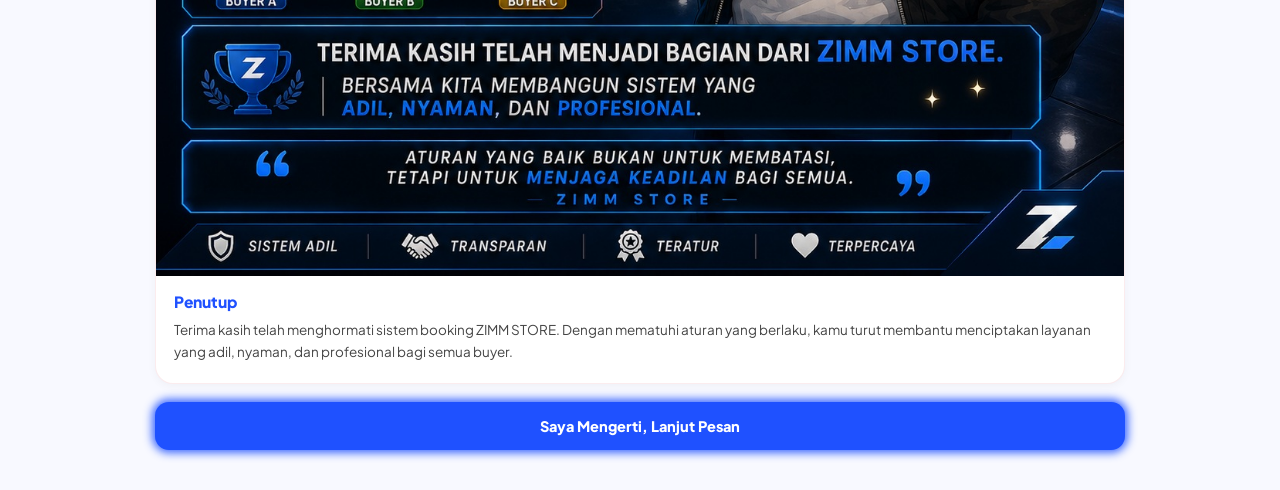
==== commit e0b2d5e4: "Add files via upload" ====
--- a/aturan.html
+++ b/aturan.html
@@ -24,22 +24,16 @@
           <span></span>
           <span></span>
         </div>
-
-        <div id="dropdownMenu" class="dropdown-content">
-          <a href="index.html">
-            <span class="icon">↩️</span> Kembali
-          </a>
-          <a href="faq.html">
-            <span class="icon">❓</span> FAQ
-          </a>
-          <a href="https://wa.me/6285119516679?">
-            <span class="icon">📞</span> Hubungi Admin
-          </a>
-        </div>
       </div>
     </div>
   </div>
 </header>
+
+<div id="dropdownMenu" class="dropdown-content">
+  <a href="index.html">Menu Utama</a>
+  <a href="faq.html">Faq</a>
+  <a href="https://wa.me/6285119516679?" class="btn-jual">Hubungi Admin</a>
+</div>
 
 <main class="container aturan-main">
 
--- a/style.css
+++ b/style.css
@@ -14,13 +14,24 @@
 .container { max-width: 1000px; margin: 0 auto; padding: 0 15px; }
 
 .header { 
-  background: white; padding: 10px 0; position: sticky; 
-  top: 0; z-index: 100; box-shadow: 0 2px 15px rgba(31, 81, 255, 0.1);
+  background: rgba(10, 12, 20, 0.75);
+  backdrop-filter: blur(12px);
+  -webkit-backdrop-filter: blur(12px);
+  border-radius: 18px;
+  margin: 10px 15px 0;
+  padding: 10px 8px; 
+  position: sticky; 
+  top: 10px; z-index: 100; 
+  box-shadow: 0 4px 20px rgba(0, 0, 0, 0.25);
+}
+
+.header .container {
+  padding: 0 6px;
 }
 .header-flex { display: flex; align-items: center; justify-content: space-between; }
-.logo-area { display: flex; align-items: center; gap: 12px; }
+.logo-area { display: flex; align-items: center; gap: 3px; }
 .logo { width: 45px; height: 45px; border-radius: 50%; object-fit: cover; }
-.brand-title { font-size: 22px; font-weight: 800; color: var(--primary); margin: 0; }
+.brand-title { font-size: 22px; font-weight: 800; color: #fff; margin: 0; }
 
 /* --- PENGATURAN BANNER RASIO 3:2 --- */
 .mySwiper { width: 100%; padding: 20px 0 40px; }
@@ -50,36 +61,79 @@
   box-shadow: 0 0 8px 3px rgba(31, 81, 255, 0.85);
 }
 
-/* Rasio 1:1 Produk & Zoom */
+/* Rasio 1:1 Produk (klik gambar -> ke halaman detail) */
 .img-container {
   position: relative;
   width: 100%;
   aspect-ratio: 1 / 1;
   overflow: hidden;
-  cursor: zoom-in;
+  cursor: pointer;
+  display: block;
 }
 .img-container img { width: 100%; height: 100%; object-fit: cover; }
 
-/* Overlay Zoom Lightbox */
+/* Overlay Zoom Lightbox ala Facebook (full screen) */
 .overlay {
   position: fixed;
   top: 0; left: 0; width: 100%; height: 100%;
-  background: rgba(0, 0, 0, 0.9);
+  background: #000;
   display: none;
   justify-content: center;
   align-items: center;
   z-index: 9999;
-  cursor: zoom-out;
+  cursor: default;
   touch-action: none;
 }
 .overlay img {
-  max-width: 90%;
-  max-height: 90%;
-  border-radius: 10px;
-  box-shadow: 0 0 20px rgba(0,0,0,0.5);
+  max-width: 100%;
+  max-height: 100%;
   touch-action: none;
-  cursor: zoom-in;
-  transition: transform 0.25s ease;
+  cursor: default;
+  transition: transform 0.25s ease, opacity 0.25s ease;
+  will-change: transform;
+}
+
+/* Tombol X: default (HP) di kiri atas agak menengah, kayak app Facebook */
+.overlay-close {
+  position: absolute;
+  top: 16px;
+  left: 16px;
+  width: 40px;
+  height: 40px;
+  display: flex;
+  align-items: center;
+  justify-content: center;
+  background: rgba(255, 255, 255, 0.12);
+  color: #fff;
+  border: none;
+  border-radius: 50%;
+  font-size: 26px;
+  line-height: 1;
+  cursor: pointer;
+  z-index: 10000;
+}
+.overlay-close:hover { background: rgba(255, 255, 255, 0.22); }
+
+/* Di layar web/desktop: tombol X pindah ke pojok kanan atas */
+@media (min-width: 768px) {
+  .overlay-close {
+    left: auto;
+    right: 20px;
+    top: 20px;
+  }
+}
+
+/* Keterangan "1 dari 2" di tengah atas */
+.overlay-counter {
+  position: absolute;
+  top: 22px;
+  left: 50%;
+  transform: translateX(-50%);
+  color: #fff;
+  font-weight: 700;
+  font-size: 15px;
+  z-index: 10000;
+  text-shadow: 0 1px 4px rgba(0,0,0,0.6);
 }
 
 /* Stampel Sold */
@@ -142,9 +196,15 @@
   border: 1.5px solid #f1c40f !important;
 }
 
-/* RANKING 2: HOT ITEM (DI BAWAH LIMITED) */
+/* RANKING 2: NEW (DI BAWAH LIMITED, DI ATAS HOT ITEM) */
+.card.new {
+  order: 2 !important;
+  border: 1.5px solid var(--primary) !important;
+}
+
+/* RANKING 3: HOT ITEM (DI BAWAH NEW) */
 .card.hot-item {
-  order: 2 !important;
+  order: 3 !important;
   border: 1.5px solid #ff4757 !important;
 }
 
@@ -181,7 +241,7 @@
 .status { color: #2ecc71; font-size: 9px; font-weight: 800; background: #ebfaf1; padding: 2px 7px; border-radius: 6px; display: inline-block; width: fit-content; margin: 0; }
 .price-section { margin: 0; display: flex; flex-direction: column; gap: 1px; }
 .old-price { font-size: 11px; font-weight: 600; color: #9aa1b1; text-decoration: line-through; }
-.new-price { font-weight: 800; font-size: 17px; color: var(--primary); display: block; }
+.new-price { font-weight: 800; font-size: 12.5px; color: var(--primary); display: block; }
 
 .btn-buy { 
   width: 100%; 
@@ -202,6 +262,28 @@
   box-shadow: 0 6px 15px rgba(31, 81, 255, 0.5);
 }
 
+.btn-detail {
+  display: block;
+  width: 100%;
+  text-align: center;
+  background: white;
+  color: var(--primary);
+  border: 1.5px solid rgba(31, 81, 255, 0.3);
+  padding: 8px;
+  border-radius: 10px;
+  font-weight: 800;
+  font-size: 12px;
+  text-decoration: none;
+  transition: 0.3s;
+}
+
+.btn-detail:hover {
+  background: var(--primary);
+  color: white;
+}
+
+.card.sold .btn-detail { color: #999; border-color: #ddd; }
+
 /* Styling Badge/Label */
 .badge-stack {
   position: absolute;
@@ -225,6 +307,11 @@
 
 .badge-hot { background: #ff4757; box-shadow: 0 0 8px rgba(255, 71, 87, 0.5); }
 .badge-limited { background: #f1c40f; box-shadow: 0 0 8px rgba(241, 196, 15, 0.5); }
+.badge-new { background: var(--primary); box-shadow: 0 0 8px rgba(31, 81, 255, 0.5); }
+.badge-kategori { background: var(--primary); box-shadow: 0 0 8px rgba(31, 81, 255, 0.4); margin-right: 6px; }
+
+/* Badge di halaman detail tidak posisi absolute (beda konteks dari badge-stack di grid) */
+.produk-detail-badge .badge { display: inline-block; }
 
 /* --- SKELETON LOADING (sebelum produk selesai dirender) --- */
 .skeleton-card {
@@ -274,15 +361,26 @@
 /* --- FOOTER FINAL VERSION (BLUE NEON) --- */
 .main-footer {
   background: var(--primary); /* Biru Neon */
-  padding: 60px 0 30px 0;
+  padding: 10px 0 30px 0;
   margin-top: 60px;
   text-align: left; /* Rata kiri untuk info */
   color: #ffffff;   /* Semua teks putih */
 }
 
+.footer-logo-area {
+  display: flex;
+  align-items: center;
+  gap: 10px;
+  margin-bottom: 15px;
+}
+
+.footer-logo-img {
+  width: 45px;
+  height: 45px;
+}
+
 .footer-logo {
-  margin-bottom: 15px;
-  display: block;
+  margin: 0;
   color: #ffffff !important; /* Paksa putih */
   font-size: 24px;
 }
@@ -370,13 +468,13 @@
 }
 
 .kebab-icon:hover {
-  background: rgba(31, 81, 255, 0.05);
+  background: rgba(255, 255, 255, 0.1);
 }
 
 .kebab-icon span {
   width: 4.5px;
   height: 4.5px;
-  background-color: var(--primary); /* Biru Neon */
+  background-color: #fff;
   border-radius: 50%;
   display: block;
 }
@@ -384,17 +482,19 @@
 /* DROPDOWN BOX */
 .dropdown-content {
   display: none;
-  position: absolute;
-  right: 0;
-  top: 45px;
-  background-color: white;
-  min-width: 180px;
-  box-shadow: 0 10px 25px rgba(0, 0, 0, 0.1);
-  border-radius: 15px;
+  position: fixed;
+  left: 15px;
+  right: 15px;
+  top: 78px;
+  background: rgba(10, 12, 20, 0.75);
+  backdrop-filter: blur(12px);
+  -webkit-backdrop-filter: blur(12px);
+  box-shadow: 0 4px 20px rgba(0, 0, 0, 0.25);
+  border-radius: 18px;
   z-index: 1000;
   overflow: hidden;
-  border: 1px solid rgba(31, 81, 255, 0.1);
   animation: fadeIn 0.2s ease-out;
+  padding: 12px;
 }
 
 @keyframes fadeIn {
@@ -403,24 +503,34 @@
 }
 
 .dropdown-content a {
-  color: var(--dark);
-  padding: 14px 20px;
+  color: #fff;
+  padding: 18px 18px;
   text-decoration: none;
   display: flex;
   align-items: center;
-  font-size: 14px;
+  font-size: 16px;
   font-weight: 700;
+  border-radius: 12px;
   transition: 0.3s;
 }
 
-.dropdown-content a .icon {
-  margin-right: 12px;
-  font-size: 16px;
-}
-
 .dropdown-content a:hover {
-  background-color: #f0f4ff;
-  color: var(--primary);
+  background-color: rgba(255, 255, 255, 0.08);
+  color: #fff;
+}
+
+.dropdown-content a.btn-jual {
+  background: var(--primary);
+  color: white;
+  justify-content: center;
+  font-weight: 800;
+  margin-top: 6px;
+  box-shadow: 0 4px 12px rgba(31, 81, 255, 0.3);
+}
+
+.dropdown-content a.btn-jual:hover {
+  background: var(--primary);
+  transform: translateY(-1px);
 }
 
 .show-menu {
@@ -455,100 +565,138 @@
   margin: 0;
 }
 
-/* Popup Peraturan */
-.rules-popup-overlay {
-  position: fixed;
-  inset: 0;
-  background: rgba(255, 255, 255, 0.85);
-  backdrop-filter: blur(3px);
-  display: none;
+body.zoom-lock {
+  overflow: hidden;
+}
+
+/* ========================================================== */
+/* HALAMAN DETAIL PRODUK (produk.html)                         */
+/* ========================================================== */
+
+.back-bar { padding: 16px 0 0; }
+.back-link {
+  display: inline-flex;
   align-items: center;
-  justify-content: center;
-  z-index: 10000;
-  padding: 20px;
-}
-
-.rules-popup-overlay.active {
-  display: flex;
-}
-
-.rules-popup {
-  position: relative;
-  background: #fff;
-  width: 100%;
-  max-width: 380px;
-  border-radius: 20px;
-  padding: 28px 22px 24px;
-  text-align: center;
-  box-shadow: 0 0 0 1px rgba(0,0,0,0.04), 25px 25px 60px rgba(0,0,0,0.25), -15px -15px 50px rgba(0,0,0,0.12);
-  transform: scale(0.85);
-  opacity: 0;
-  transition: transform 0.3s ease, opacity 0.3s ease;
-}
-
-.rules-popup-overlay.active .rules-popup {
-  transform: scale(1);
-  opacity: 1;
-}
-
-.rules-popup h3 {
-  font-size: 17px;
-  font-weight: 800;
-  margin: 6px 0 12px;
-  color: var(--dark, #111);
-}
-
-.rules-popup p {
-  font-size: 13.5px;
-  line-height: 1.6;
-  color: #555;
-  margin: 0 0 22px;
-}
-
-.rules-popup-btn {
-  display: block;
-  width: 100%;
-  background: var(--primary);
-  color: #fff;
-  font-weight: 800;
+  gap: 6px;
+  color: var(--primary);
+  font-weight: 700;
   font-size: 14px;
   text-decoration: none;
-  padding: 12px;
-  border-radius: 12px;
-  box-shadow: 0 6px 16px rgba(31, 81, 255, 0.3);
-}
-
-.rules-popup-close {
+}
+.back-link:hover { text-decoration: underline; }
+
+/* Galeri foto produk (Swiper), rasio sama seperti banner */
+.produk-galeri { margin: 16px 0 20px; }
+.produk-galeri .swiper-slide {
+  aspect-ratio: 1 / 1;
+  border-radius: 16px;
+  overflow: hidden;
+  background: #000;
+}
+.produk-galeri .swiper-slide { cursor: zoom-in; }
+.produk-galeri .swiper-slide img { width: 100%; height: 100%; object-fit: cover; }
+.produk-galeri.satu-foto .swiper-pagination { display: none; }
+
+/* Stampel Sold di galeri foto halaman detail produk */
+.produk-galeri .swiper-slide.sold-slide {
+  cursor: default;
+}
+.produk-galeri .swiper-slide.sold-slide::after {
+  content: "";
   position: absolute;
-  top: 12px;
-  right: 14px;
-  background: none;
-  border: none;
-  font-size: 22px;
-  line-height: 1;
-  color: #999;
-  cursor: pointer;
-  padding: 4px;
-}
-
-body.rules-popup-lock, body.zoom-lock {
-  overflow: hidden;
-}
-
-/* Popup Peraturan lebih besar & lega di layar desktop */
-@media (min-width: 768px) {
-  .rules-popup {
-    max-width: 460px;
-    padding: 38px 34px 32px;
-  }
-  .rules-popup h3 {
-    font-size: 21px;
-  }
-  .rules-popup p {
-    font-size: 15px;
-  }
-  .rules-popup-btn {
-    font-size: 15px;
-    padding: 14px;
-  }
-}
+  top: 0; left: 0; width: 100%; height: 100%;
+  background-image: url('img/sold.png');
+  background-size: 80%;
+  background-position: center;
+  background-repeat: no-repeat;
+  z-index: 5;
+}
+.produk-galeri .swiper-slide.sold-slide img { filter: grayscale(100%) brightness(0.6); }
+
+/* Pagination dots ala Facebook Marketplace: kapsul gelap transparan mengambang di atas foto */
+.produk-galeri .swiper-pagination {
+  bottom: 10px !important;
+  left: 50% !important;
+  width: auto !important;
+  transform: translateX(-50%);
+  display: inline-flex;
+  align-items: center;
+  gap: 5px;
+  background: rgba(0, 0, 0, 0.35);
+  padding: 5px 9px;
+  border-radius: 999px;
+}
+.produk-galeri .swiper-pagination-bullet {
+  width: 6px;
+  height: 6px;
+  margin: 0 !important;
+  background: rgba(255, 255, 255, 0.6);
+  opacity: 1;
+}
+.produk-galeri .swiper-pagination-bullet-active {
+  background: #ffffff !important;
+  box-shadow: none !important;
+  width: 6px;
+  height: 6px;
+}
+
+.produk-detail-badge { margin-bottom: 10px; }
+
+.produk-detail-nama {
+  font-size: 21px;
+  font-weight: 800;
+  margin: 0 0 8px;
+  line-height: 1.3;
+}
+
+.produk-detail-status { color: #2ecc71; font-size: 11px; font-weight: 800; background: #ebfaf1; padding: 3px 9px; border-radius: 6px; display: inline-block; margin: 0 0 12px; }
+
+.produk-detail-harga { display: flex; align-items: baseline; gap: 10px; margin-bottom: 18px; }
+.produk-detail-harga .old-price { font-size: 14px; }
+.produk-detail-harga .new-price { font-size: 26px; }
+
+.produk-detail-deskripsi {
+  background: white;
+  border-radius: 16px;
+  padding: 16px 18px;
+  font-size: 14px;
+  line-height: 1.7;
+  color: #444;
+  margin-bottom: 16px;
+  border: 1px solid rgba(0,0,0,0.04);
+}
+.produk-detail-deskripsi h3 { font-size: 13px; text-transform: uppercase; letter-spacing: 0.5px; color: var(--primary); margin: 0 0 8px; }
+
+.produk-detail-actions { display: flex; flex-direction: column; gap: 10px; margin-bottom: 16px; }
+.produk-detail-actions .btn-order {
+  width: 100%; background: var(--primary); color: white; border: none;
+  padding: 14px; border-radius: 12px; font-weight: 800; font-size: 15px;
+  cursor: pointer; box-shadow: 0 4px 14px rgba(31, 81, 255, 0.3); transition: 0.3s;
+  text-align: center; text-decoration: none; display: block;
+}
+.produk-detail-actions .btn-order:hover { transform: translateY(-2px); box-shadow: 0 6px 18px rgba(31, 81, 255, 0.5); }
+.produk-detail-actions .btn-order.sold-btn { background: #ccc !important; cursor: not-allowed; box-shadow: none; }
+
+.produk-detail-row { display: flex; gap: 10px; }
+.produk-detail-row > * { flex: 1; }
+
+.btn-aturan, .btn-share {
+  display: flex; align-items: center; justify-content: center; gap: 6px;
+  width: 100%; background: white; color: var(--dark);
+  border: 1.5px solid rgba(0,0,0,0.08);
+  padding: 12px; border-radius: 12px; font-weight: 700; font-size: 13px;
+  cursor: pointer; text-decoration: none; transition: 0.3s;
+}
+.btn-aturan:hover, .btn-share:hover { border-color: var(--primary); color: var(--primary); }
+
+.produk-related { margin: 30px 0 10px; }
+.produk-related h3 { font-size: 15px; font-weight: 800; margin: 0 0 14px; }
+.produk-related .produk-grid { margin-bottom: 10px; }
+
+.toast-share {
+  position: fixed; left: 50%; bottom: 30px; transform: translateX(-50%);
+  background: var(--dark); color: white; padding: 10px 18px; border-radius: 999px;
+  font-size: 13px; font-weight: 600; opacity: 0; pointer-events: none;
+  transition: opacity 0.3s; z-index: 5000;
+}
+.toast-share.show { opacity: 1; }
--- a/aturan.css
+++ b/aturan.css
@@ -28,7 +28,7 @@
   border-radius: 18px;
   overflow: hidden;
   margin-bottom: 18px;
-  border: 1px solid rgba(31, 81, 255, 0.08);
+  border: 1px solid rgba(206, 17, 38, 0.08);
   box-shadow: 0 2px 10px rgba(0, 0, 0, 0.04);
 }
 
@@ -82,5 +82,5 @@
   padding: 15px;
   border-radius: 14px;
   margin-top: 8px;
-  box-shadow: 0 8px 20px rgba(31, 81, 255, 0.3);
+  box-shadow: 0 0 8px 3px rgba(31, 81, 255, 0.85);
 }
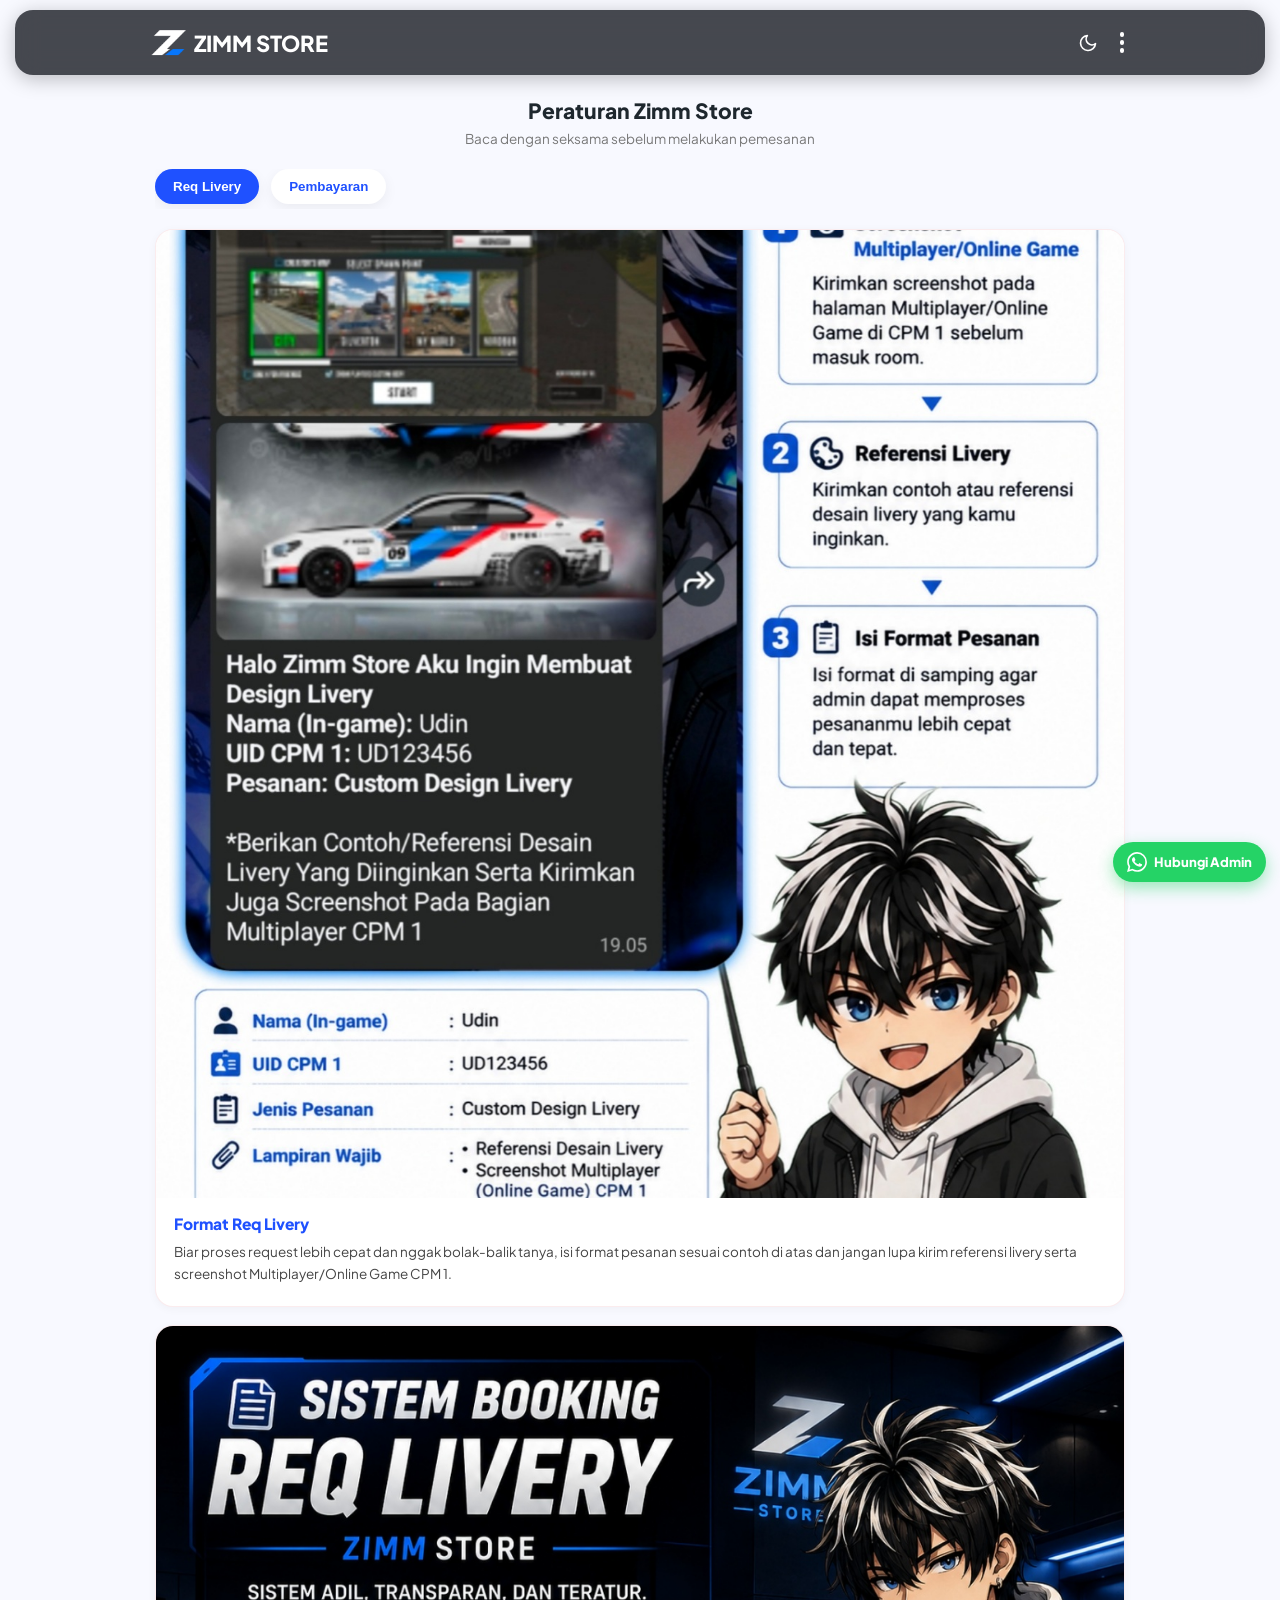
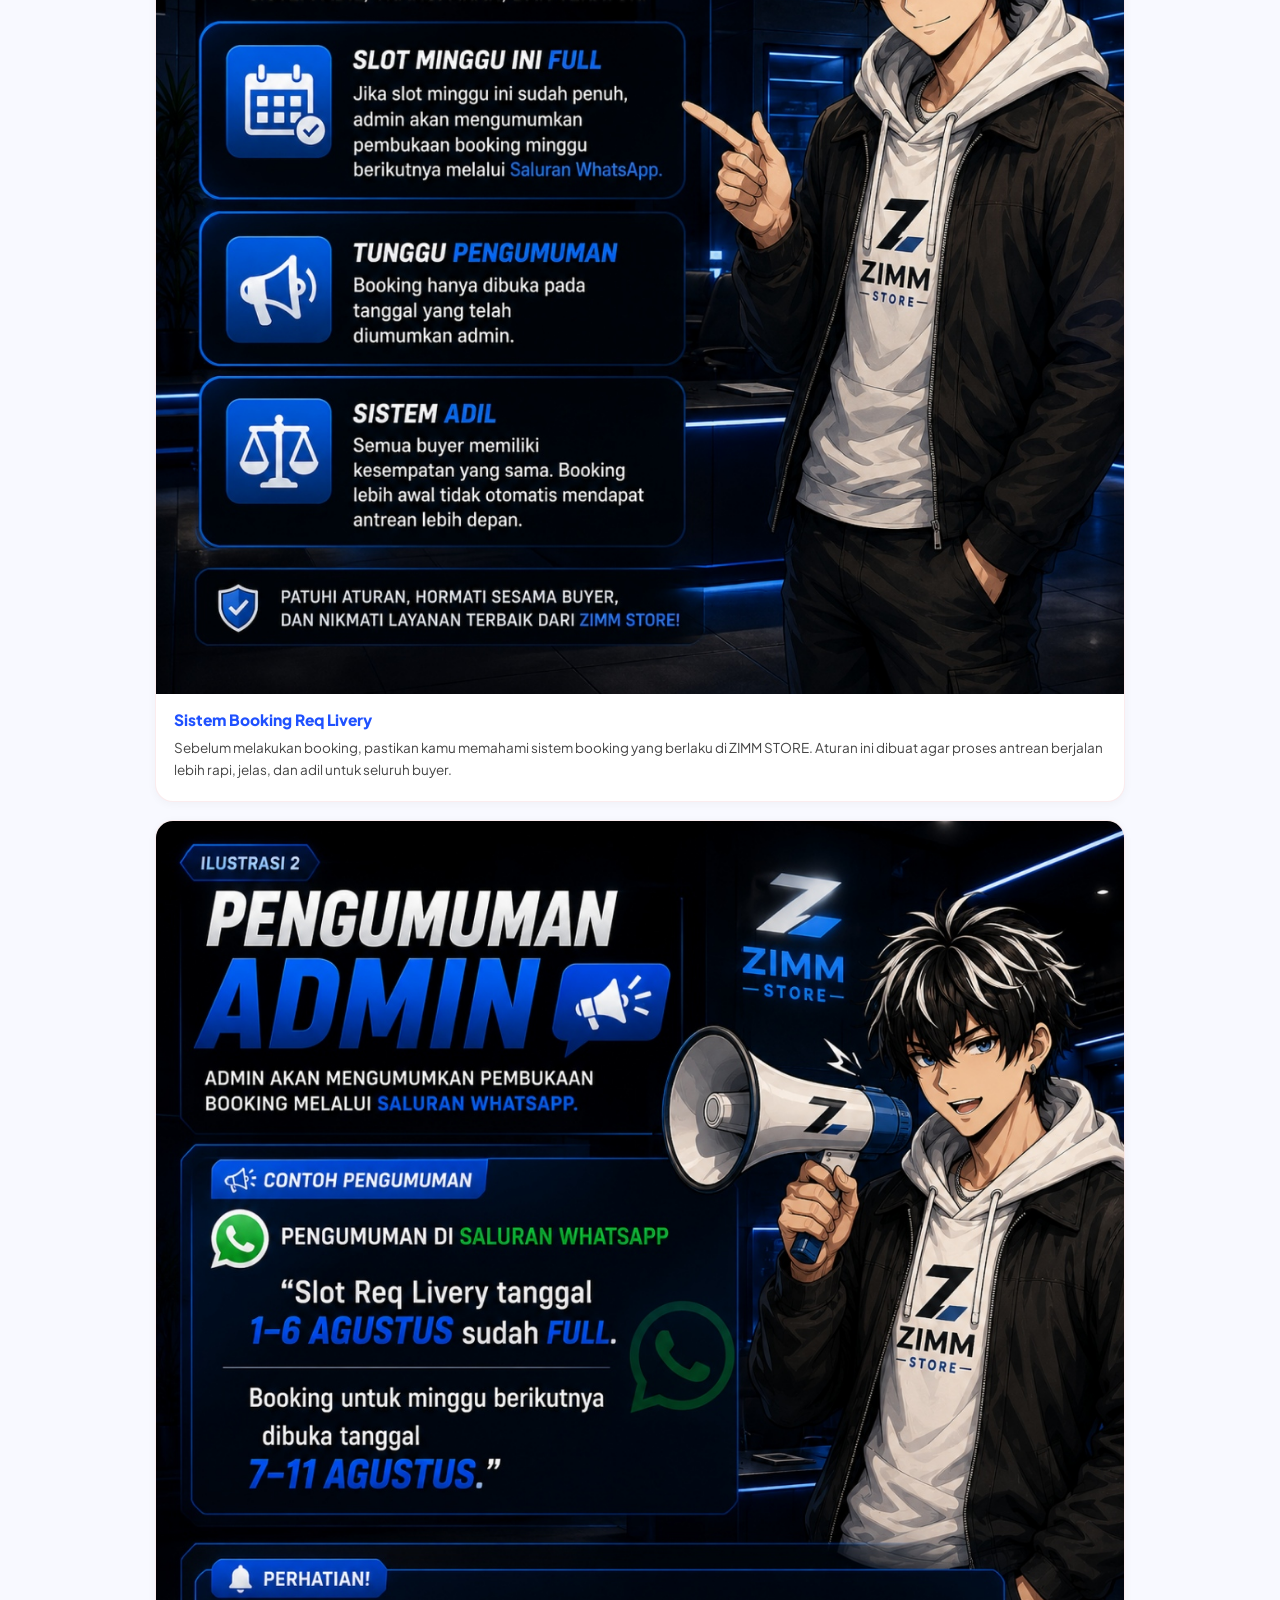
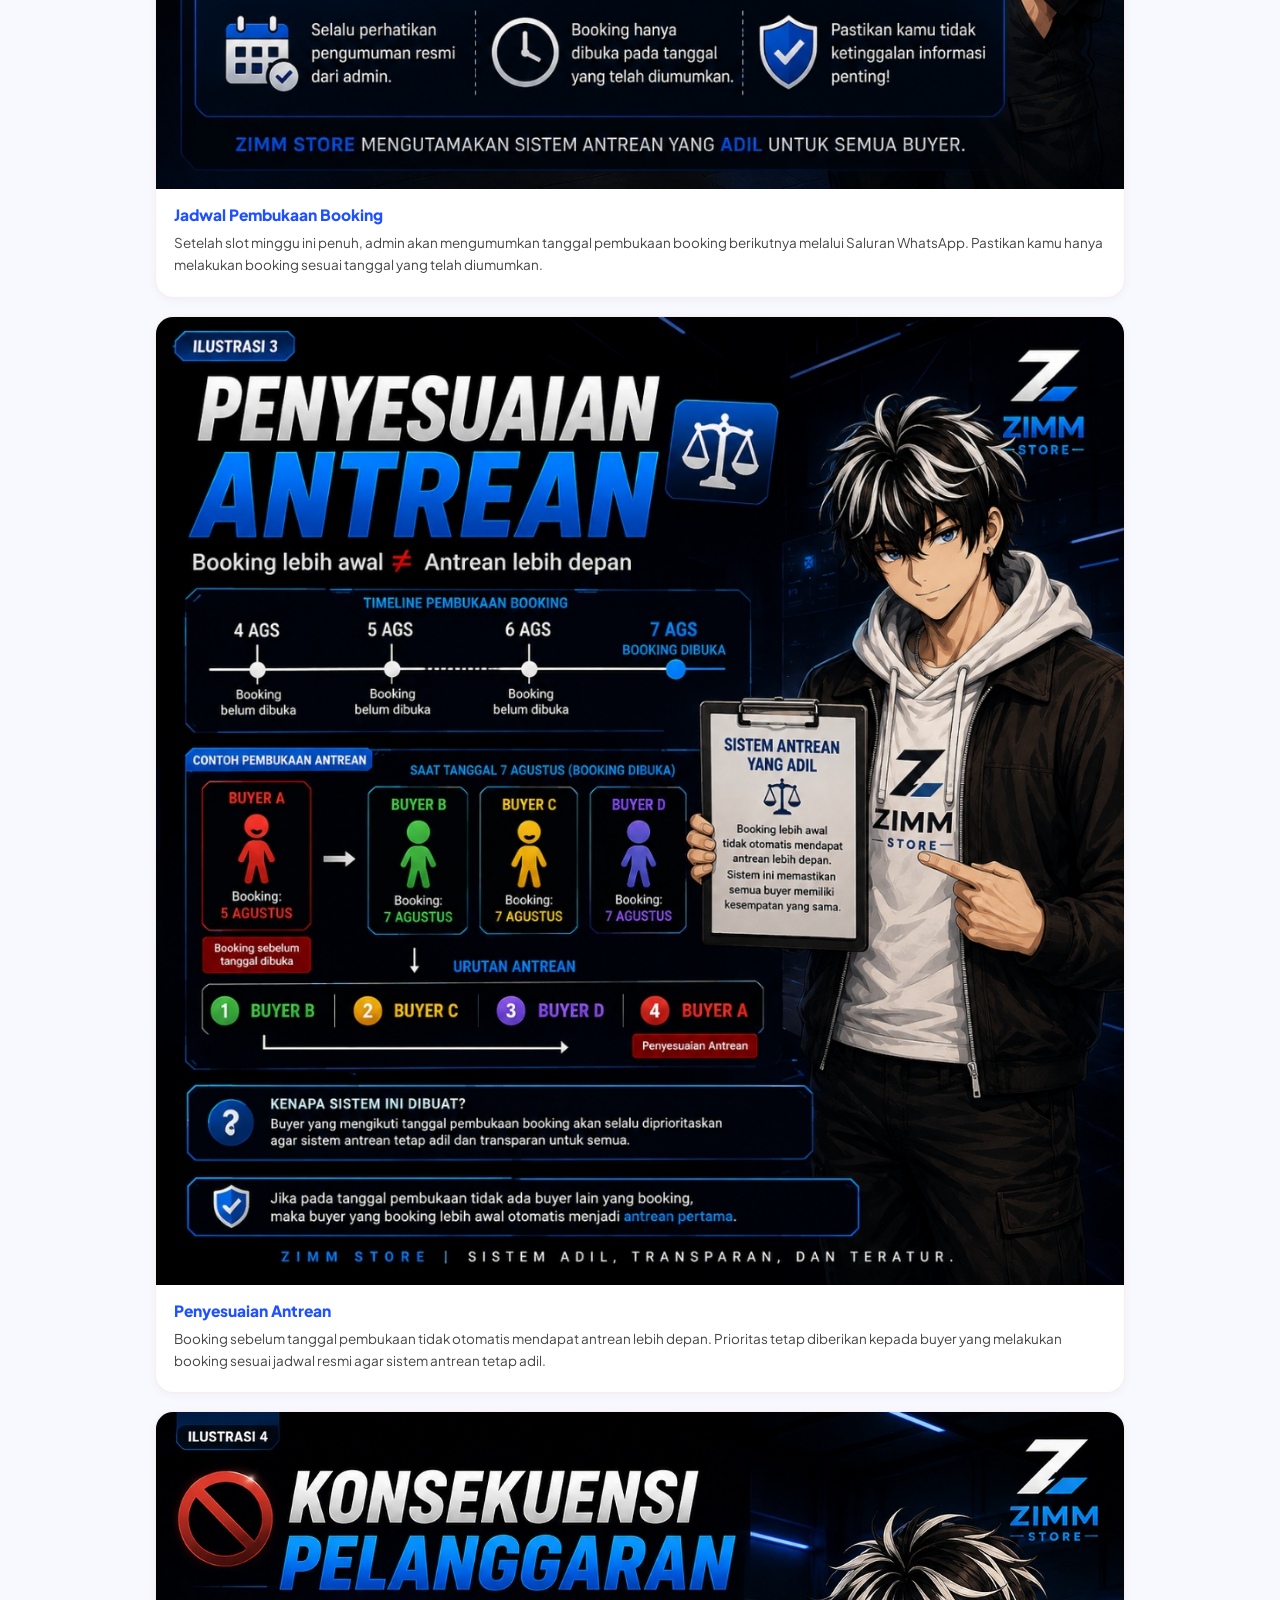
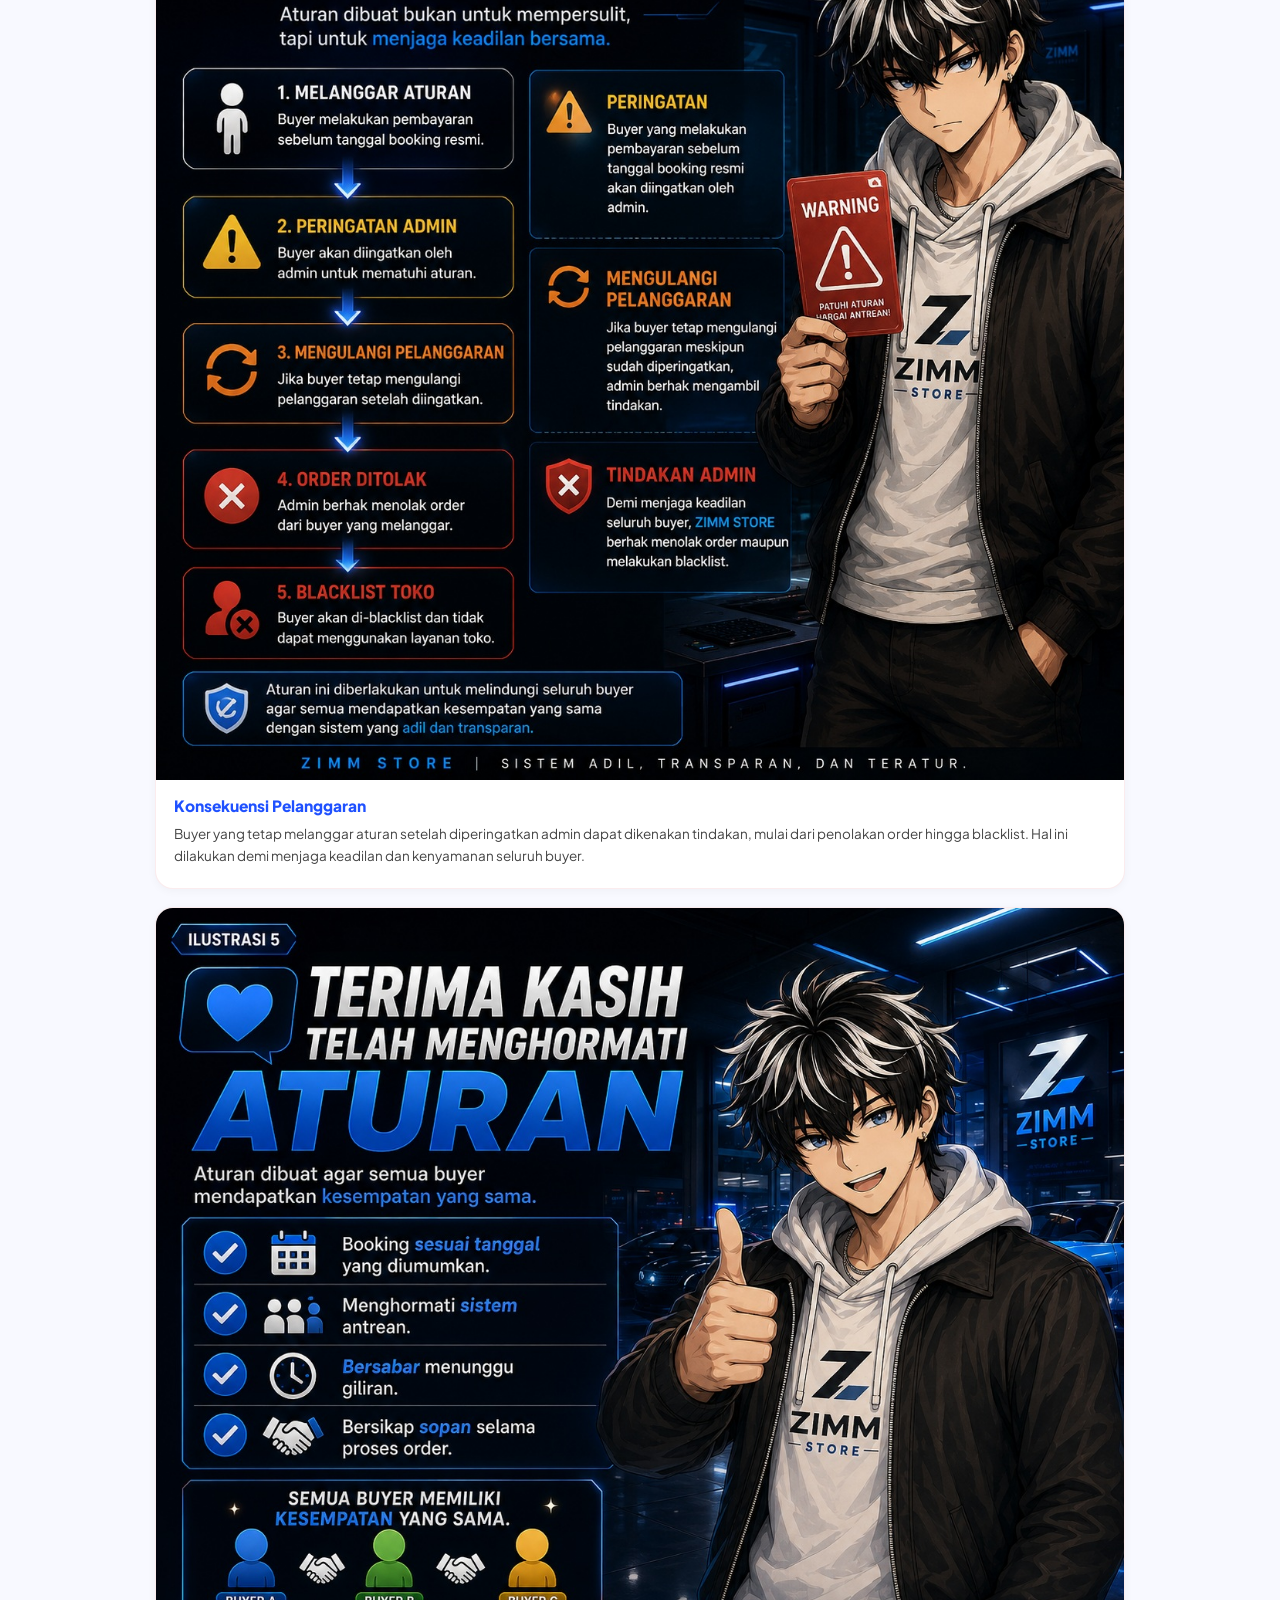
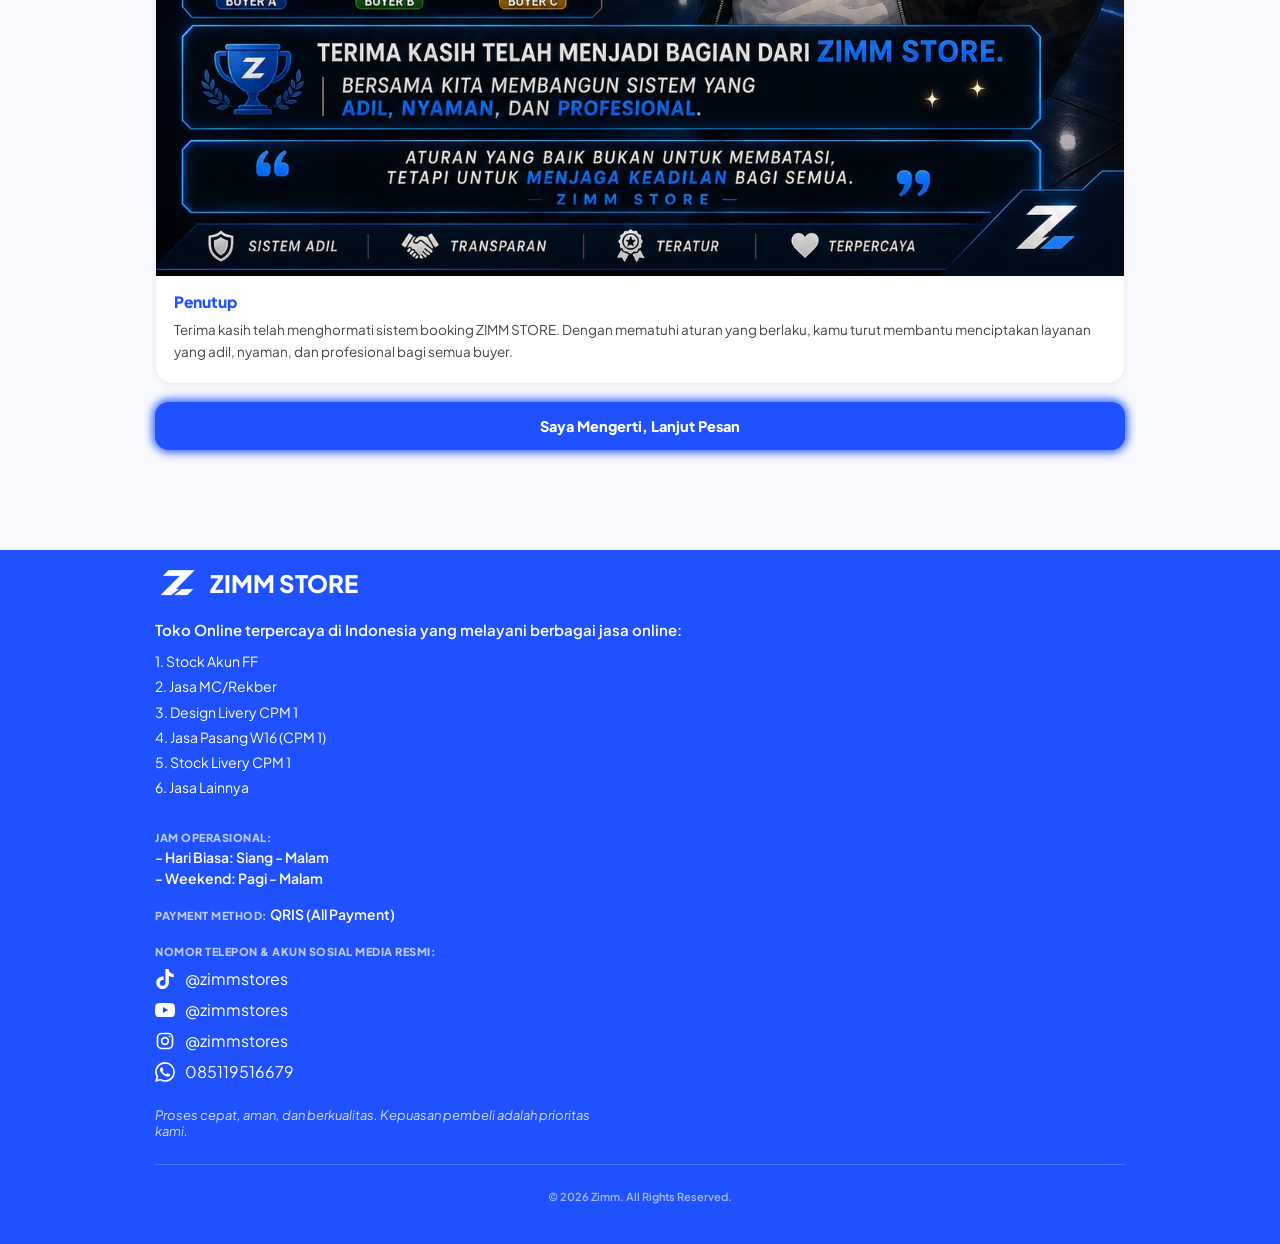
==== commit 4f2be096: "Add files via upload" ====
--- a/aturan.html
+++ b/aturan.html
@@ -3,6 +3,26 @@
 <head>
   <meta charset="UTF-8">
   <meta name="viewport" content="width=device-width, initial-scale=1.0">
+  <script>
+    // Terapkan tema sebelum halaman tampil supaya tidak berkedip terang dulu
+    try {
+      var t = localStorage.getItem('zimmTema');
+      if (t === 'dark' || (!t && window.matchMedia('(prefers-color-scheme: dark)').matches)) {
+        document.documentElement.setAttribute('data-theme', 'dark');
+      }
+    } catch (e) {}
+  </script>
+  <meta name="description" content="Baca peraturan order dan pembayaran Zimm Store sebelum membeli.">
+  <meta property="og:type" content="website">
+  <meta property="og:site_name" content="ZIMM STORE">
+  <meta property="og:title" content="Peraturan - ZIMM STORE">
+  <meta property="og:description" content="Baca peraturan order dan pembayaran Zimm Store sebelum membeli.">
+  <meta property="og:image" content="https://zimmstore.vercel.app/img/og-image.jpg">
+  <meta property="og:image:width" content="1200">
+  <meta property="og:image:height" content="630">
+  <meta property="og:url" content="https://zimmstore.vercel.app/aturan.html">
+  <meta name="twitter:card" content="summary_large_image">
+  <meta name="twitter:image" content="https://zimmstore.vercel.app/img/og-image.jpg">
   <title>Peraturan - ZIMM STORE</title>
   <link rel="stylesheet" href="style.css">
   <link rel="stylesheet" href="aturan.css">
@@ -155,6 +175,62 @@
   <img id="zoomedImage" src="" alt="Zoomed">
 </div>
 
+<footer class="main-footer">
+  <div class="container">
+    <div class="footer-logo-area">
+      <img src="img/footer-logo.png" class="logo footer-logo-img" alt="Logo">
+      <h2 class="brand-title footer-logo">ZIMM STORE</h2>
+    </div>
+    <p class="tagline">Toko Online terpercaya di Indonesia yang melayani berbagai jasa online:</p>
+
+    <ul class="footer-services">
+      <li>1. Stock Akun FF</li>
+      <li>2. Jasa MC/Rekber</li>
+      <li>3. Design Livery CPM 1</li>
+      <li>4. Jasa Pasang W16 (CPM 1)</li>
+      <li>5. Stock Livery CPM 1</li>
+      <li>6. Jasa Lainnya</li>
+    </ul>
+
+    <div class="footer-meta">
+      <div class="meta-item">
+        <span class="meta-label">Jam Operasional:</span>
+        <span class="meta-value"><br>- Hari Biasa: Siang - Malam<br>- Weekend: Pagi - Malam</span>
+      </div>
+      <div class="meta-item">
+        <span class="meta-label">Payment Method:</span>
+        <span class="meta-value">QRIS (All Payment)</span>
+      </div>
+      <div class="meta-item">
+        <span class="meta-label">Nomor Telepon &amp; Akun Sosial Media Resmi:</span>
+        <div class="footer-social" style="display:flex;flex-direction:column;gap:10px;margin-top:8px;">
+          <a href="https://www.tiktok.com/@zimmstores" target="_blank" rel="noopener" style="display:flex;align-items:center;gap:10px;color:inherit;text-decoration:none;">
+            <svg width="20" height="20" viewBox="0 0 24 24" fill="currentColor" aria-hidden="true"><path d="M12.525.02c1.31-.02 2.61-.01 3.91-.02.08 1.53.63 3.09 1.75 4.17 1.12 1.11 2.7 1.62 4.24 1.79v4.03c-1.44-.05-2.89-.35-4.2-.97-.57-.26-1.1-.59-1.62-.93-.01 2.92.01 5.84-.02 8.75-.08 1.4-.54 2.79-1.35 3.94-1.31 1.92-3.58 3.17-5.91 3.21-1.43.08-2.86-.31-4.08-1.03-2.02-1.19-3.44-3.37-3.65-5.71-.02-.5-.03-1-.01-1.49.18-1.9 1.12-3.72 2.58-4.96 1.66-1.44 3.98-2.13 6.15-1.72.02 1.48-.04 2.96-.04 4.44-.99-.32-2.15-.23-3.02.37-.63.41-1.11 1.04-1.36 1.75-.21.51-.15 1.07-.14 1.61.24 1.64 1.82 3.02 3.5 2.87 1.12-.01 2.19-.66 2.77-1.61.19-.33.4-.67.41-1.06.1-1.79.06-3.57.07-5.36.01-4.03-.01-8.05.02-12.07z"/></svg>
+            <span>@zimmstores</span>
+          </a>
+          <a href="https://www.youtube.com/@zimmstores" target="_blank" rel="noopener" style="display:flex;align-items:center;gap:10px;color:inherit;text-decoration:none;">
+            <svg width="20" height="20" viewBox="0 0 24 24" fill="currentColor" aria-hidden="true"><path d="M23.498 6.186a3.016 3.016 0 0 0-2.122-2.136C19.505 3.545 12 3.545 12 3.545s-7.505 0-9.377.505A3.017 3.017 0 0 0 .502 6.186C0 8.07 0 12 0 12s0 3.93.502 5.814a3.016 3.016 0 0 0 2.122 2.136c1.871.505 9.376.505 9.376.505s7.505 0 9.377-.505a3.015 3.015 0 0 0 2.122-2.136C24 15.93 24 12 24 12s0-3.93-.502-5.814zM9.545 15.568V8.432L15.818 12l-6.273 3.568z"/></svg>
+            <span>@zimmstores</span>
+          </a>
+          <a href="https://www.instagram.com/zimmstores" target="_blank" rel="noopener" style="display:flex;align-items:center;gap:10px;color:inherit;text-decoration:none;">
+            <svg width="20" height="20" viewBox="0 0 24 24" fill="none" stroke="currentColor" stroke-width="2" aria-hidden="true"><rect x="3" y="3" width="18" height="18" rx="5"/><circle cx="12" cy="12" r="4"/><circle cx="17.5" cy="6.5" r="1" fill="currentColor" stroke="none"/></svg>
+            <span>@zimmstores</span>
+          </a>
+          <a href="https://wa.me/6285119516679" target="_blank" rel="noopener" style="display:flex;align-items:center;gap:10px;color:inherit;text-decoration:none;">
+            <svg width="20" height="20" viewBox="0 0 24 24" fill="currentColor" aria-hidden="true"><path d="M17.472 14.382c-.297-.149-1.758-.867-2.03-.967-.273-.099-.471-.148-.67.15-.197.297-.767.966-.94 1.164-.173.199-.347.223-.644.075-.297-.15-1.255-.463-2.39-1.475-.883-.788-1.48-1.761-1.653-2.059-.173-.297-.018-.458.13-.606.134-.133.298-.347.446-.52.149-.174.198-.298.298-.497.099-.198.05-.371-.025-.52-.075-.149-.669-1.612-.916-2.207-.242-.579-.487-.5-.669-.51-.173-.008-.371-.01-.57-.01-.198 0-.52.074-.792.372-.272.297-1.04 1.016-1.04 2.479 0 1.462 1.065 2.875 1.213 3.074.149.198 2.096 3.2 5.077 4.487.709.306 1.262.489 1.694.625.712.227 1.36.195 1.871.118.571-.085 1.758-.719 2.006-1.413.248-.694.248-1.289.173-1.413-.074-.124-.272-.198-.57-.347m-5.421 7.403h-.004a9.87 9.87 0 01-5.031-1.378l-.361-.214-3.741.982.998-3.648-.235-.374a9.86 9.86 0 01-1.51-5.26c.001-5.45 4.436-9.884 9.888-9.884 2.64 0 5.122 1.03 6.988 2.898a9.825 9.825 0 012.893 6.994c-.003 5.45-4.437 9.884-9.885 9.884m8.413-18.297A11.815 11.815 0 0012.05 0C5.495 0 .16 5.335.157 11.892c0 2.096.547 4.142 1.588 5.945L.057 24l6.305-1.654a11.882 11.882 0 005.683 1.448h.005c6.554 0 11.89-5.335 11.893-11.893a11.821 11.821 0 00-3.48-8.413z"/></svg>
+            <span>085119516679</span>
+          </a>
+        </div>
+      </div>
+    </div>
+
+    <p class="motto">Proses cepat, aman, dan berkualitas. Kepuasan pembeli adalah prioritas kami.</p>
+
+    <hr class="footer-divider">
+    <p class="copyright">&copy; 2026 Zimm. All Rights Reserved.</p>
+  </div>
+</footer>
+
 <script src="script.js"></script>
 </body>
 </html>
--- a/style.css
+++ b/style.css
@@ -6,6 +6,11 @@
 }
 
 * { box-sizing: border-box; }
+/* Cegah halaman melebar ke kanan (kalau ada elemen yang keluar layar, HP akan
+   memperlebar halaman sehingga semuanya terlihat bergeser ke kiri). 'clip' dipakai
+   di body supaya navbar sticky tetap jalan. */
+html { overflow-x: hidden; }
+body { overflow-x: clip; }
 body { 
   font-family: 'Plus Jakarta Sans', sans-serif; 
   margin: 0; background: var(--bg); color: var(--dark);
@@ -34,7 +39,24 @@
 .brand-title { font-size: 22px; font-weight: 800; color: #fff; margin: 0; }
 
 /* --- PENGATURAN BANNER RASIO 3:2 --- */
-.mySwiper { width: 100%; padding: 20px 0 40px; }
+/* Swiper dilebarin 15px ke kiri-kanan (nutupin padding container) lalu dikasih padding 15px,
+   jadi ukuran slide tetap sama tapi shadow punya ruang & gak kepotong di pojok */
+.mySwiper { width: calc(100% + 30px); margin: 0 -15px; padding: 20px 0 40px; overflow: hidden; }
+
+/* Slider utama: slide tengah penuh, slide kiri-kanan samar & agak mengecil
+   (samar - terlihat - samar), jaraknya dirapatkan ke slide tengah */
+.mySwiper .swiper-slide {
+  width: min(92%, 960px);
+  height: auto;
+  opacity: 0.4;
+  transform: scale(0.92);
+  transition: opacity .5s ease, transform .5s cubic-bezier(.25, .8, .25, 1);
+  /* Efek "melayang": cahaya dari kanan atas, jadi bayangan jatuh ke kiri-bawah dan agak jauh dari gambar */
+  box-shadow:
+    -18px 28px 28px -14px rgba(0, 0, 0, 0.4),
+    -8px 12px 14px -6px rgba(0, 0, 0, 0.22);
+}
+.mySwiper .swiper-slide.swiper-slide-active { opacity: 1; transform: scale(1); }
 
 .swiper-slide { 
   width: 100%; 
@@ -458,17 +480,19 @@
 }
 
 .kebab-icon {
-  padding: 10px;
+  /* Ukuran dikunci (sama persis dengan ukuran 3 titik) biar tombol gak goyang pas berubah jadi silang */
+  width: 24.5px;
+  height: 40.5px;
   cursor: pointer;
   display: flex;
   flex-direction: column;
+  align-items: center;
+  justify-content: center;
   gap: 3.5px;
   border-radius: 50%;
   transition: 0.3s;
-}
-
-.kebab-icon:hover {
-  background: rgba(255, 255, 255, 0.1);
+  -webkit-tap-highlight-color: transparent; /* hilangin kilatan abu-abu bawaan browser HP pas ditap */
+  outline: none;
 }
 
 .kebab-icon span {
@@ -477,7 +501,18 @@
   background-color: #fff;
   border-radius: 50%;
   display: block;
-}
+  transition: transform 0.3s ease, opacity 0.2s ease, width 0.3s ease, height 0.3s ease, border-radius 0.3s ease;
+}
+
+/* Pas menu kebuka: 3 titik berubah jadi tanda silang (X) */
+.kebab-icon.active span {
+  width: 20px;
+  height: 2.5px;
+  border-radius: 2px;
+}
+.kebab-icon.active span:nth-child(1) { transform: translateY(6px) rotate(45deg); }
+.kebab-icon.active span:nth-child(2) { opacity: 0; }
+.kebab-icon.active span:nth-child(3) { transform: translateY(-6px) rotate(-45deg); }
 
 /* DROPDOWN BOX */
 .dropdown-content {
@@ -700,3 +735,246 @@
   transition: opacity 0.3s; z-index: 5000;
 }
 .toast-share.show { opacity: 1; }
+
+
+/* ========================================================== */
+/* BERANDA BARU: slider kategori, strip pinned, halaman kategori */
+/* ========================================================== */
+.kat-wrap { margin: 4px 0 18px; text-align: center; }
+/* Sama kayak slider utama: dilebarin ke tepi layar + padding biar shadow gak kepotong */
+.katSwiper { width: calc(100% + 30px); margin: 0 -15px; padding: 10px 15px 38px; overflow: hidden; }
+.katSwiper .swiper-slide.kat-slide {
+  width: min(68%, 420px);
+  height: auto;
+  aspect-ratio: 4 / 3;
+  position: relative;
+  cursor: pointer;
+  opacity: 0.4;
+  transform: scale(0.86);
+  transition: opacity .3s ease, transform .3s ease;
+  background: linear-gradient(135deg, var(--primary), #0a1f6b);
+  /* Efek "melayang" untuk slider kategori (cahaya dari kanan, bayangan ke kiri-bawah) */
+  box-shadow:
+    -16px 24px 24px -12px rgba(0, 0, 0, 0.4),
+    -7px 10px 12px -5px rgba(0, 0, 0, 0.22);
+}
+.katSwiper .swiper-slide.kat-slide[data-game="ff"] { background: linear-gradient(135deg, #ff7a18, #af002d); }
+.katSwiper .swiper-slide.kat-slide[data-game="jasa"] { background: linear-gradient(135deg, #11998e, #0b4f6c); }
+.katSwiper .swiper-slide.swiper-slide-active { opacity: 1; transform: scale(1); }
+.kat-label {
+  position: absolute; left: 0; right: 0; bottom: 0;
+  padding: 26px 12px 10px;
+  color: #fff; font-weight: 800; font-size: 18px; text-align: center;
+  background: linear-gradient(transparent, rgba(0,0,0,.65));
+}
+.btn-lihat-produk {
+  display: inline-block;
+  padding: 12px 34px;
+  border-radius: 999px;
+  background: var(--primary);
+  color: #fff;
+  font-weight: 800;
+  font-size: 15px;
+  text-decoration: none;
+  box-shadow: 0 6px 16px rgba(31, 81, 255, .35);
+}
+.btn-lihat-produk:active { transform: scale(.97); }
+
+.pinned-wrap { margin: 6px 0 18px; }
+.pinned-title { font-size: 15px; font-weight: 800; margin: 0 0 10px; color: var(--dark); text-align: center; }
+.pinned-strip { display: flex; gap: 12px; overflow-x: auto; padding: 4px 2px 12px; scroll-snap-type: x proximity; }
+.pinned-strip .card { flex: 0 0 46%; max-width: 210px; scroll-snap-align: start; order: 0 !important; }
+/* Tengahin strip di layar lebar; kalau kebanyakan (HP) tetap bisa digeser */
+.pinned-strip .card:first-child { margin-left: auto; }
+.pinned-strip .card:last-child { margin-right: auto; }
+
+.kategori-judul { font-size: 22px; font-weight: 800; margin: 14px 0 16px; color: var(--dark); }
+.grid-kosong { grid-column: 1 / -1; text-align: center; padding: 30px 10px; color: #666; }
+
+/* ========================================================== */
+/* SILAUAN CAHAYA di pojok kanan atas frame semua slider      */
+/* (searah dengan sumber cahaya shadow: kanan atas)           */
+/* ========================================================== */
+.mySwiper .swiper-slide::before,
+.katSwiper .swiper-slide::before,
+.produkSwiper .swiper-slide::before {
+  content: "";
+  position: absolute;
+  top: 0; right: 0;
+  width: 65%; height: 65%;
+  z-index: 3;
+  pointer-events: none;
+  mix-blend-mode: screen;
+  background:
+    /* inti silau di pojok */
+    radial-gradient(circle at 100% 0%, rgba(255,255,255,.95) 0, rgba(255,255,255,.45) 7%, rgba(255,255,255,0) 38%),
+    /* sapuan cahaya diagonal tipis */
+    linear-gradient(225deg, rgba(255,255,255,.30) 0, rgba(255,255,255,.08) 22%, rgba(255,255,255,0) 45%),
+    /* pantulan lensa kecil */
+    radial-gradient(circle at 78% 22%, rgba(255,255,255,.35) 0, rgba(255,255,255,0) 9%);
+  animation: glareBerkedip 4s ease-in-out infinite;
+}
+@keyframes glareBerkedip {
+  0%, 100% { opacity: .7; }
+  50%      { opacity: 1; }
+}
+@media (prefers-reduced-motion: reduce) {
+  .mySwiper .swiper-slide::before,
+  .katSwiper .swiper-slide::before,
+  .produkSwiper .swiper-slide::before { animation: none; }
+}
+
+
+/* ========================================================== */
+/* TOMBOL MENGAMBANG: WhatsApp "Hubungi Admin" + kembali ke atas */
+/* ========================================================== */
+.wa-float {
+  position: fixed;
+  right: 14px;
+  bottom: calc(18px + env(safe-area-inset-bottom, 0px));
+  z-index: 90;
+  display: inline-flex;
+  align-items: center;
+  gap: 7px;
+  padding: 10px 14px;
+  border-radius: 999px;
+  background: #25D366;
+  color: #fff;
+  font-weight: 800;
+  font-size: 13px;
+  text-decoration: none;
+  box-shadow: 0 6px 16px rgba(37, 211, 102, .45);
+}
+.wa-float svg { width: 20px; height: 20px; flex-shrink: 0; }
+.wa-float:active { transform: scale(.96); }
+
+.btn-top {
+  position: fixed;
+  left: 50%;
+  bottom: calc(18px + env(safe-area-inset-bottom, 0px));
+  z-index: 90;
+  width: 40px; height: 40px;
+  border: 0;
+  border-radius: 50%;
+  background: var(--primary);
+  color: #fff;
+  display: flex; align-items: center; justify-content: center;
+  box-shadow: 0 6px 16px rgba(31, 81, 255, .4);
+  cursor: pointer;
+  opacity: 0;
+  pointer-events: none;
+  transform: translate(-50%, 12px);
+  transition: opacity .25s ease, transform .25s ease;
+}
+.btn-top svg { width: 20px; height: 20px; }
+.btn-top.show { opacity: 1; pointer-events: auto; transform: translate(-50%, 0); }
+.btn-top:active { transform: translate(-50%, 0) scale(.94); }
+
+/* Sembunyikan saat zoom gambar terbuka; toast share dinaikkan biar tidak ketutup tombol */
+body.zoom-lock .wa-float, body.zoom-lock .btn-top { display: none; }
+.toast-share { bottom: 80px !important; }
+
+
+/* ========================================================== */
+/* ANIMASI KARTU PRODUK (muncul saat pertama terlihat di layar) */
+/* ========================================================== */
+@keyframes kartuMasuk {
+  from { opacity: 0; transform: translateY(18px) scale(.98); }
+  to   { opacity: 1; transform: none; }
+}
+.card.reveal { opacity: 0; }
+.card.reveal-in { animation: kartuMasuk .5s cubic-bezier(.2, .7, .2, 1) both; animation-delay: var(--d, 0ms); }
+
+/* Bagian "Sudah Terjual" di bawah beranda */
+.sold-wrap { margin: 30px 0 10px; }
+
+/* ========================================================== */
+/* TOMBOL MODE GELAP di navbar */
+/* ========================================================== */
+.theme-toggle {
+  width: 36px; height: 36px;
+  margin-right: 4px;
+  padding: 0;
+  border: 0;
+  border-radius: 50%;
+  background: transparent;
+  color: #fff;
+  display: flex; align-items: center; justify-content: center;
+  cursor: pointer;
+  -webkit-tap-highlight-color: transparent;
+}
+.theme-toggle svg { width: 20px; height: 20px; }
+.theme-toggle:active { background: rgba(255, 255, 255, .12); }
+
+/* ========================================================== */
+/* MODE GELAP */
+/* ========================================================== */
+html[data-theme="dark"] {
+  --bg: #0d111c;
+  --dark: #e6e9f2;
+  --surface: #161c2b;
+  --teks-biru: #7f9bff; /* biru lebih terang supaya terbaca di latar gelap */
+  color-scheme: dark;
+}
+
+html[data-theme="dark"] .card,
+html[data-theme="dark"] .skeleton-card,
+html[data-theme="dark"] .faq-card,
+html[data-theme="dark"] .produk-detail-deskripsi,
+html[data-theme="dark"] .btn-aturan,
+html[data-theme="dark"] .btn-share,
+html[data-theme="dark"] .filter-btn:not(.active),
+html[data-theme="dark"] .aturan-card,
+html[data-theme="dark"] #searchInput {
+  background: var(--surface);
+  border-color: rgba(255, 255, 255, .08);
+  box-shadow: 0 3px 12px rgba(0, 0, 0, .35);
+}
+html[data-theme="dark"] #searchInput { color: var(--dark); border: 2px solid rgba(127, 155, 255, .22); }
+html[data-theme="dark"] #searchInput::placeholder { color: #8b93a7; }
+html[data-theme="dark"] #searchInput:focus { border-color: var(--primary); }
+
+html[data-theme="dark"] .btn-detail { background: transparent; color: var(--teks-biru); border-color: rgba(127, 155, 255, .35); }
+html[data-theme="dark"] .btn-detail:hover { background: var(--primary); color: #fff; }
+html[data-theme="dark"] .card.sold .btn-detail { color: #777; border-color: #333; }
+
+html[data-theme="dark"] .new-price,
+html[data-theme="dark"] .faq-question,
+html[data-theme="dark"] .produk-detail-deskripsi h3,
+html[data-theme="dark"] .back-link,
+html[data-theme="dark"] .filter-btn:not(.active) { color: var(--teks-biru); }
+
+html[data-theme="dark"] .faq-answer,
+html[data-theme="dark"] .produk-detail-deskripsi,
+html[data-theme="dark"] .grid-kosong,
+html[data-theme="dark"] .aturan-card-body { color: #c3c9d9; }
+
+html[data-theme="dark"] .status,
+html[data-theme="dark"] .produk-detail-status { background: rgba(46, 204, 113, .15); }
+
+html[data-theme="dark"] .skeleton-img,
+html[data-theme="dark"] .skeleton-line {
+  background: linear-gradient(90deg, #1b2234 25%, #252e45 37%, #1b2234 63%);
+  background-size: 400% 100%;
+}
+
+html[data-theme="dark"] .btn-aturan:hover,
+html[data-theme="dark"] .btn-share:hover { color: var(--teks-biru); border-color: var(--primary); }
+html[data-theme="dark"] .toast-share { background: #e6e9f2; color: #0d111c; }
+
+/* Mode gelap: titik indikator slider utama jadi putih transparan
+   (bukan biru) supaya tidak cuma cahaya biru yang terlihat */
+html[data-theme="dark"] .mySwiper .swiper-pagination-bullet {
+  background: rgba(255, 255, 255, .35);
+  opacity: 1;
+}
+html[data-theme="dark"] .mySwiper .swiper-pagination-bullet-active {
+  background: rgba(255, 255, 255, .85) !important;
+  box-shadow: 0 0 8px 3px rgba(255, 255, 255, .3);
+}
+
+/* Mode gelap: teks penjelasan di halaman Peraturan lebih terang */
+html[data-theme="dark"] .aturan-card-body p,
+html[data-theme="dark"] .aturan-card-body li,
+html[data-theme="dark"] .aturan-card-body,
+html[data-theme="dark"] .aturan-heading p { color: #f1f4fb !important; }
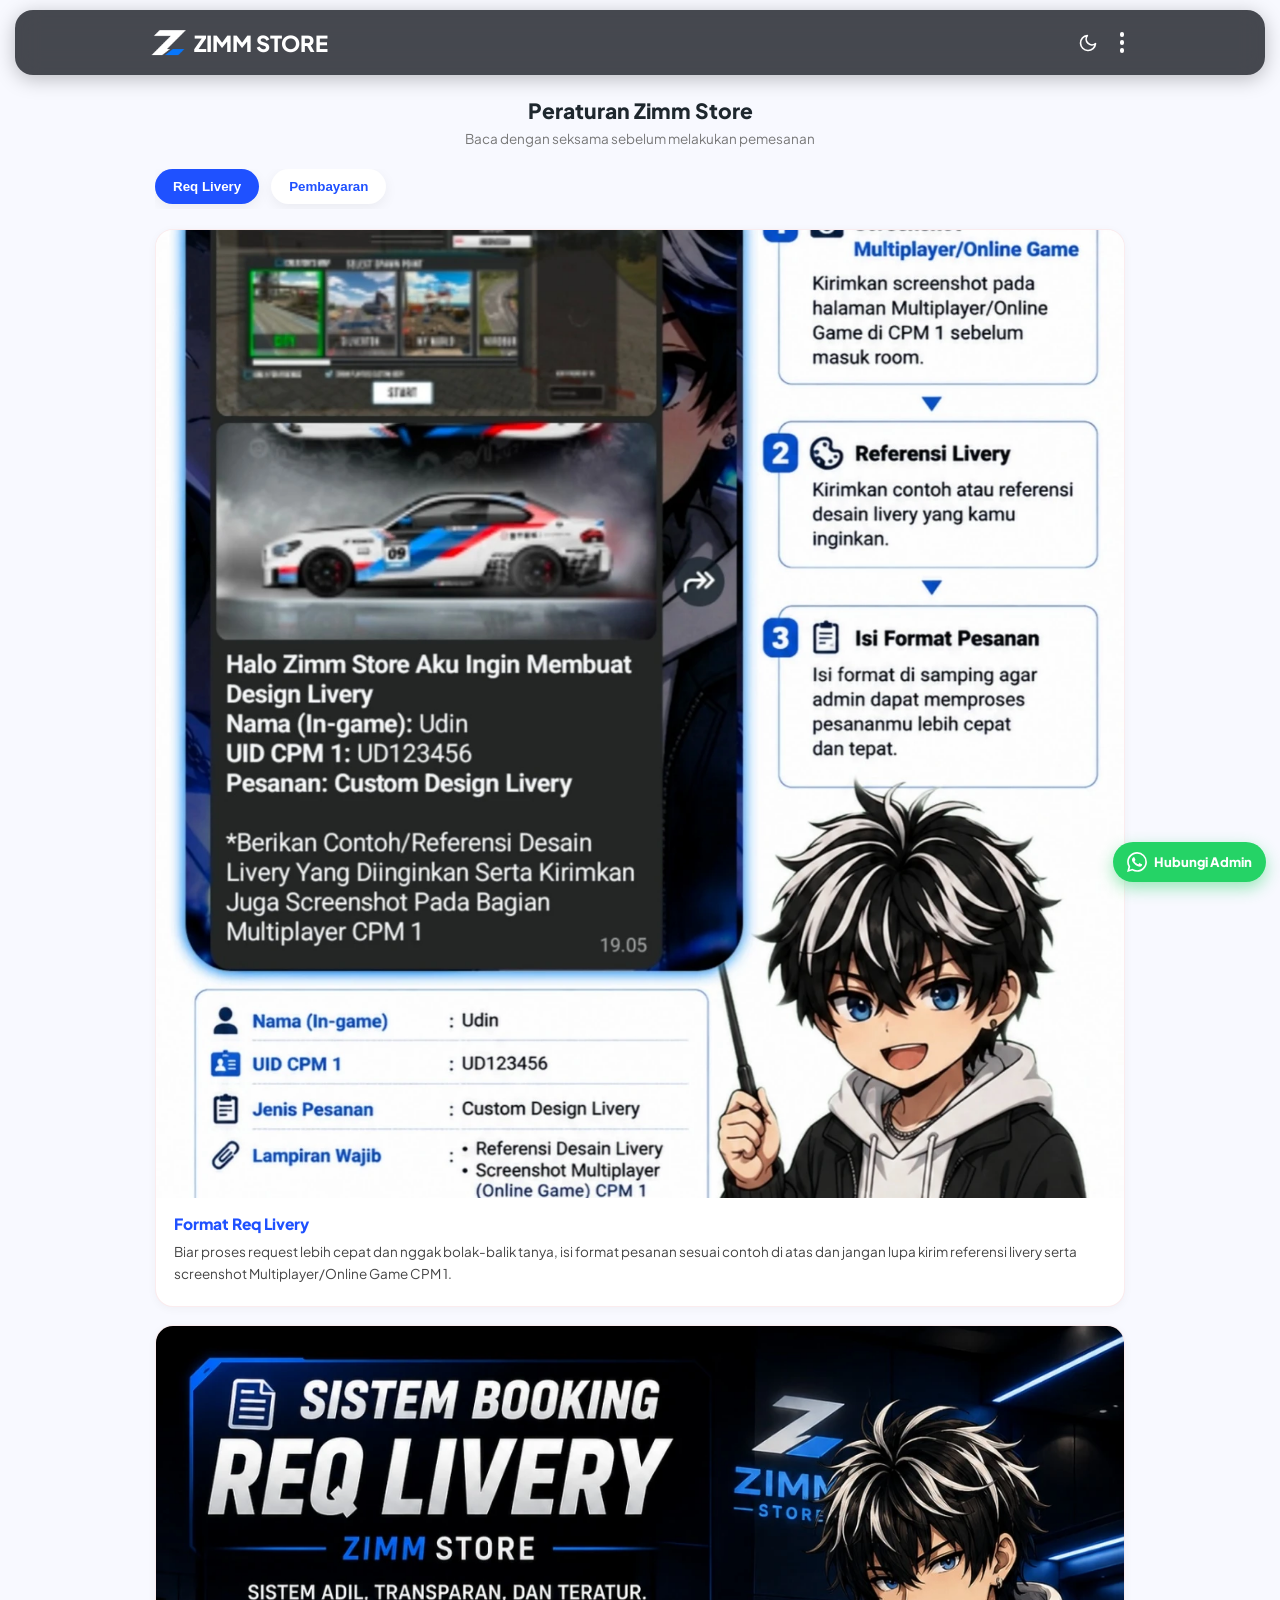
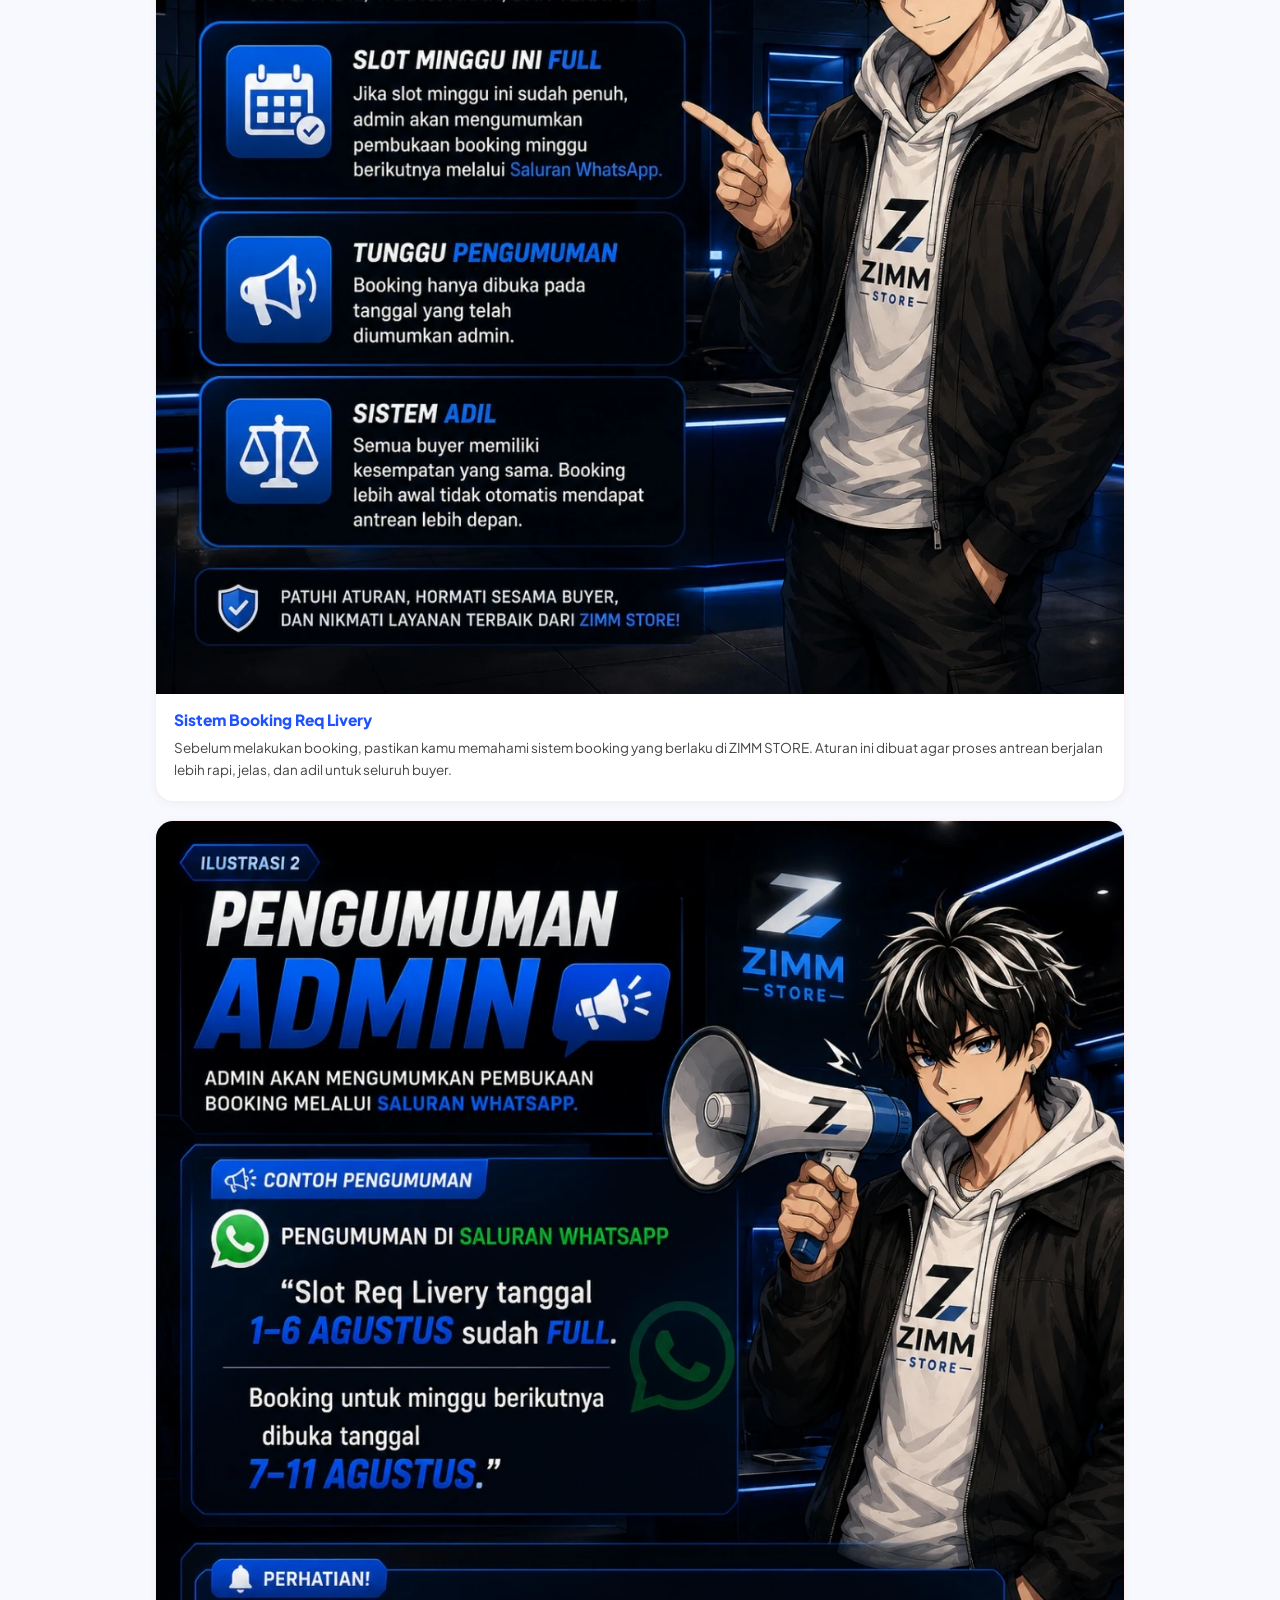
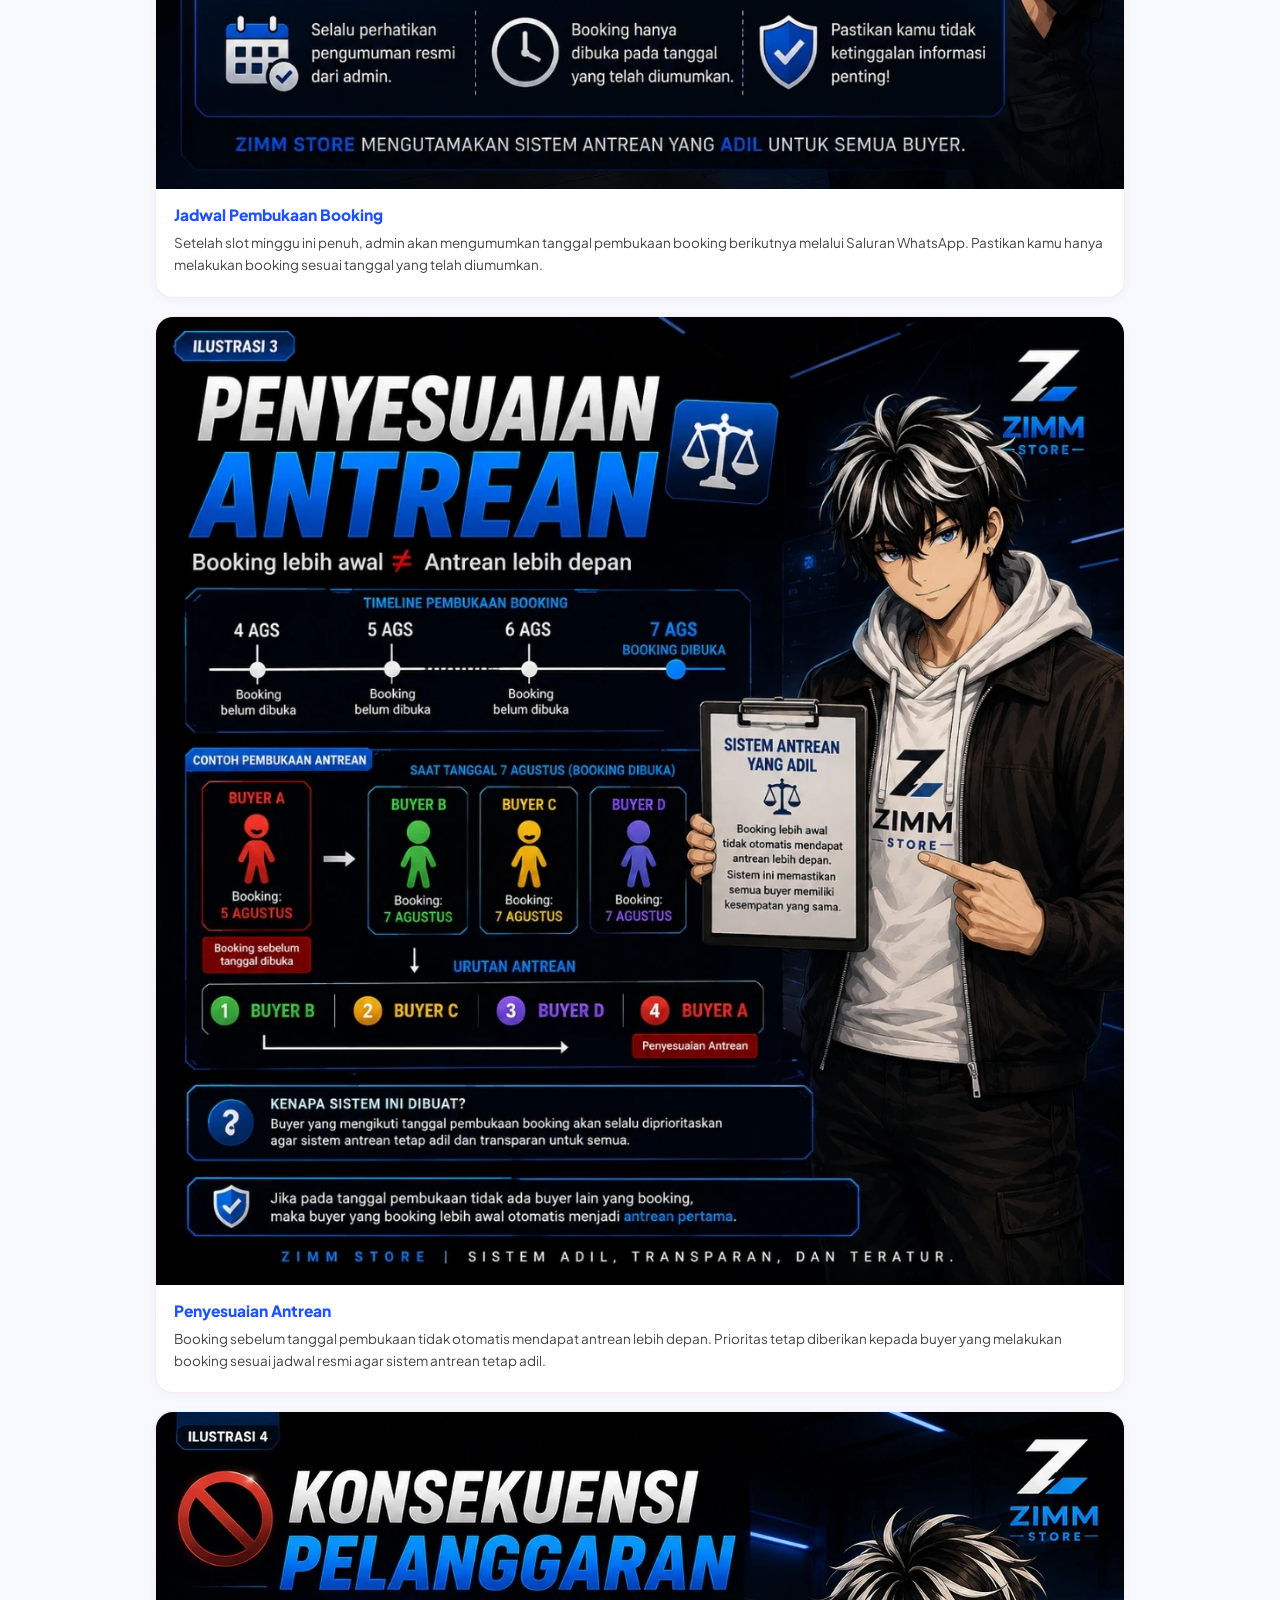
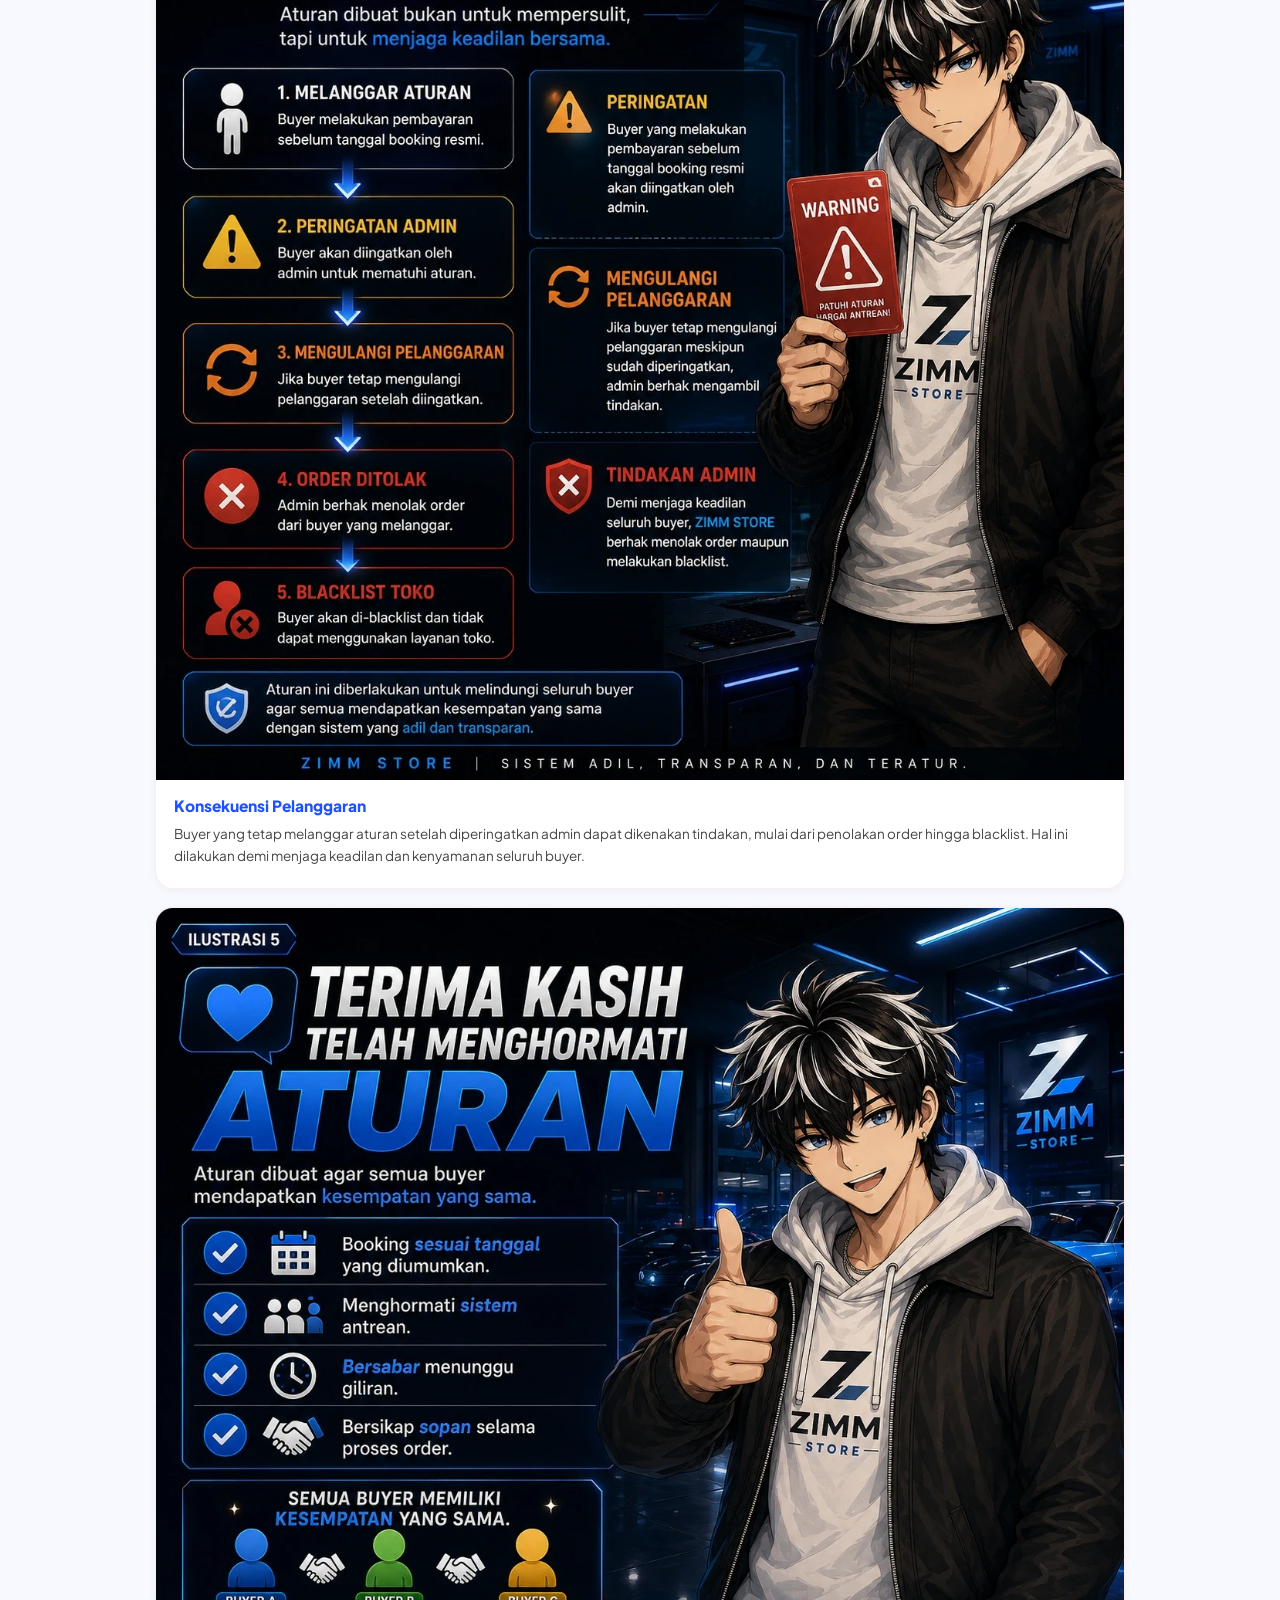
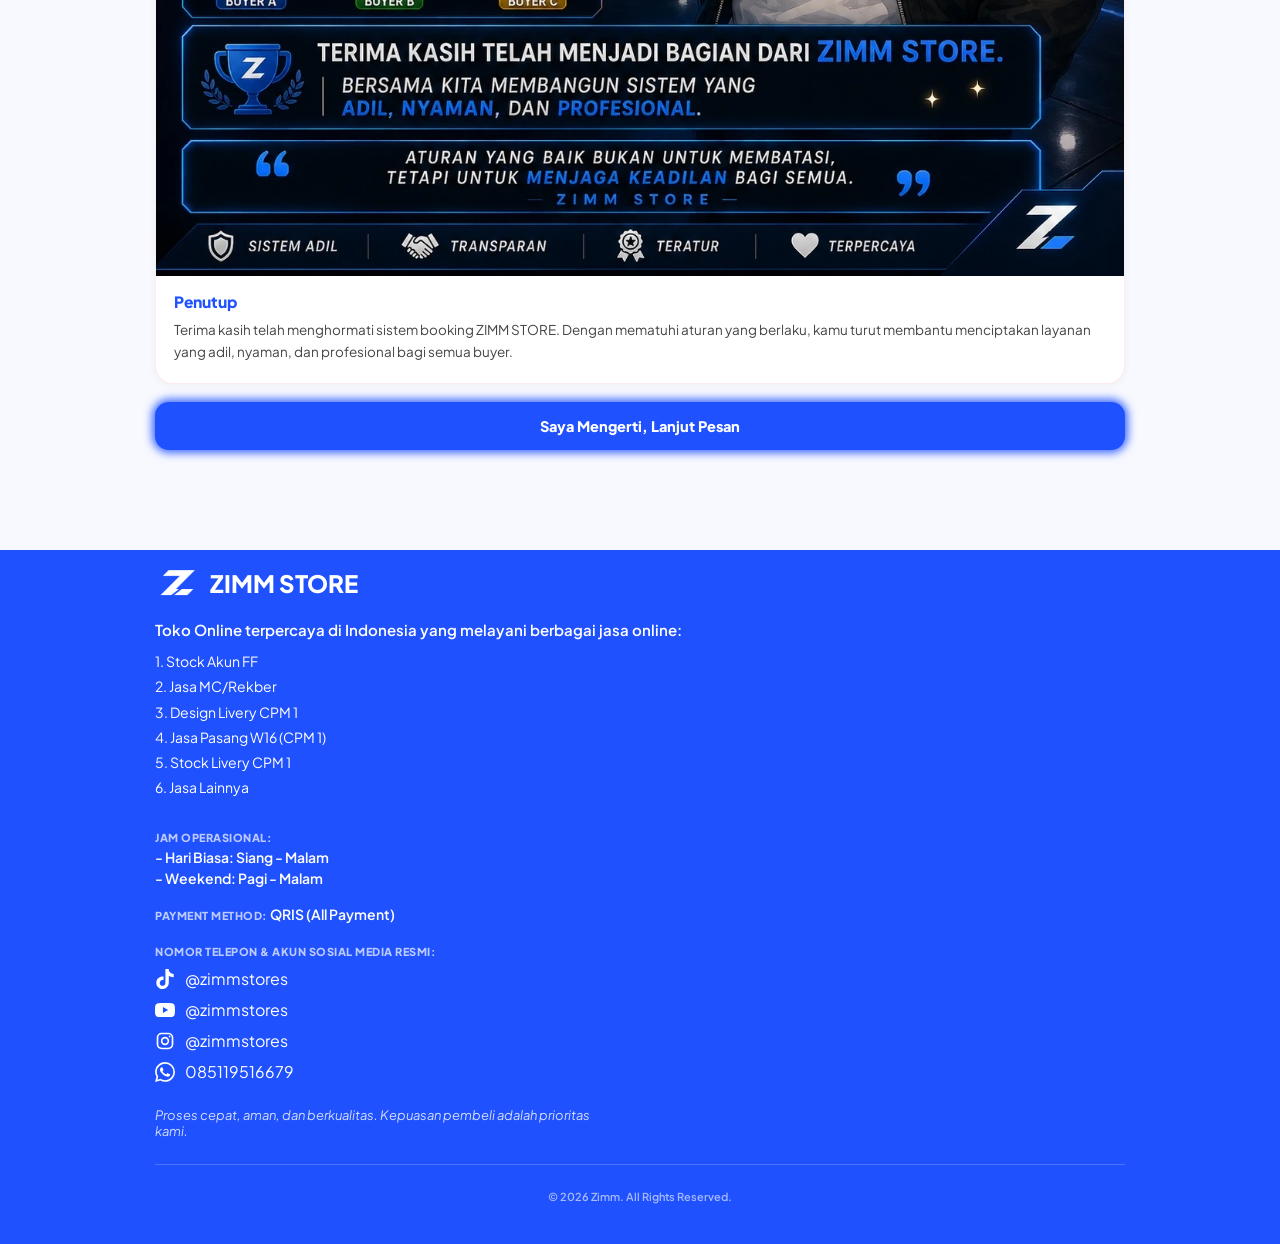
==== commit a6216098: "Add files via upload" ====
--- a/aturan.html
+++ b/aturan.html
@@ -17,12 +17,12 @@
   <meta property="og:site_name" content="ZIMM STORE">
   <meta property="og:title" content="Peraturan - ZIMM STORE">
   <meta property="og:description" content="Baca peraturan order dan pembayaran Zimm Store sebelum membeli.">
-  <meta property="og:image" content="https://zimmstore.vercel.app/img/og-image.jpg">
+  <meta property="og:image" content="https://zimmstores.my.id/img/og-image.jpg">
   <meta property="og:image:width" content="1200">
   <meta property="og:image:height" content="630">
-  <meta property="og:url" content="https://zimmstore.vercel.app/aturan.html">
+  <meta property="og:url" content="https://zimmstores.my.id/aturan.html">
   <meta name="twitter:card" content="summary_large_image">
-  <meta name="twitter:image" content="https://zimmstore.vercel.app/img/og-image.jpg">
+  <meta name="twitter:image" content="https://zimmstores.my.id/img/og-image.jpg">
   <title>Peraturan - ZIMM STORE</title>
   <link rel="stylesheet" href="style.css">
   <link rel="stylesheet" href="aturan.css">
@@ -69,7 +69,7 @@
 
   <div class="aturan-card livery">
     <div class="img-container">
-      <img src="img/aturan/format.jpg" alt="Format Req Livery" class="clickable-img">
+      <img src="img/aturan/format.webp" alt="Format Req Livery" class="clickable-img">
     </div>
     <div class="aturan-card-body">
       <h3>Format Req Livery</h3>
@@ -79,7 +79,7 @@
 
   <div class="aturan-card livery">
     <div class="img-container">
-      <img src="img/aturan/booking.jpg" alt="Sistem Booking Req Livery" class="clickable-img">
+      <img src="img/aturan/booking.webp" alt="Sistem Booking Req Livery" class="clickable-img">
     </div>
     <div class="aturan-card-body">
       <h3>Sistem Booking Req Livery</h3>
@@ -89,7 +89,7 @@
 
   <div class="aturan-card livery">
     <div class="img-container">
-      <img src="img/aturan/jadwal.jpg" alt="Jadwal Pembukaan Booking" class="clickable-img">
+      <img src="img/aturan/jadwal.webp" alt="Jadwal Pembukaan Booking" class="clickable-img">
     </div>
     <div class="aturan-card-body">
       <h3>Jadwal Pembukaan Booking</h3>
@@ -99,7 +99,7 @@
 
   <div class="aturan-card livery">
     <div class="img-container">
-      <img src="img/aturan/atrean.jpg" alt="Penyesuaian Antrean" class="clickable-img">
+      <img src="img/aturan/atrean.webp" alt="Penyesuaian Antrean" class="clickable-img">
     </div>
     <div class="aturan-card-body">
       <h3>Penyesuaian Antrean</h3>
@@ -109,7 +109,7 @@
 
   <div class="aturan-card livery">
     <div class="img-container">
-      <img src="img/aturan/konsekuensi.jpg" alt="Konsekuensi Pelanggaran" class="clickable-img">
+      <img src="img/aturan/konsekuensi.webp" alt="Konsekuensi Pelanggaran" class="clickable-img">
     </div>
     <div class="aturan-card-body">
       <h3>Konsekuensi Pelanggaran</h3>
@@ -119,7 +119,7 @@
 
   <div class="aturan-card pembayaran">
     <div class="img-container">
-      <img src="img/aturan/dp.jpg" alt="Sistem DP Dihilangkan" class="clickable-img">
+      <img src="img/aturan/dp.webp" alt="Sistem DP Dihilangkan" class="clickable-img">
     </div>
     <div class="aturan-card-body">
       <h3>Sistem DP Dihilangkan</h3>
@@ -129,7 +129,7 @@
 
   <div class="aturan-card pembayaran">
     <div class="img-container">
-      <img src="img/aturan/wajib.jpg" alt="Pembayaran Wajib di Awal" class="clickable-img">
+      <img src="img/aturan/wajib.webp" alt="Pembayaran Wajib di Awal" class="clickable-img">
     </div>
     <div class="aturan-card-body">
       <h3>Pembayaran Wajib di Awal</h3>
@@ -139,7 +139,7 @@
 
   <div class="aturan-card pembayaran">
     <div class="img-container">
-      <img src="img/aturan/customerjual.jpg" alt="Jika Customer Menjual Barang/Jasa kepada ZIMM STORE" class="clickable-img">
+      <img src="img/aturan/customerjual.webp" alt="Jika Customer Menjual Barang/Jasa kepada ZIMM STORE" class="clickable-img">
     </div>
     <div class="aturan-card-body">
       <h3>Jika Customer Menjual Barang/Jasa kepada ZIMM STORE</h3>
@@ -149,7 +149,7 @@
 
   <div class="aturan-card pembayaran">
     <div class="img-container">
-      <img src="img/aturan/pembatalan.jpg" alt="Pembatalan Pesanan & Buyer PHP" class="clickable-img">
+      <img src="img/aturan/pembatalan.webp" alt="Pembatalan Pesanan & Buyer PHP" class="clickable-img">
     </div>
     <div class="aturan-card-body">
       <h3>Pembatalan Pesanan & Buyer PHP</h3>
@@ -159,7 +159,7 @@
 
   <div class="aturan-card livery">
     <div class="img-container">
-      <img src="img/aturan/penutup.jpg" alt="Penutup" class="clickable-img">
+      <img src="img/aturan/penutup.webp" alt="Penutup" class="clickable-img">
     </div>
     <div class="aturan-card-body">
       <h3>Penutup</h3>
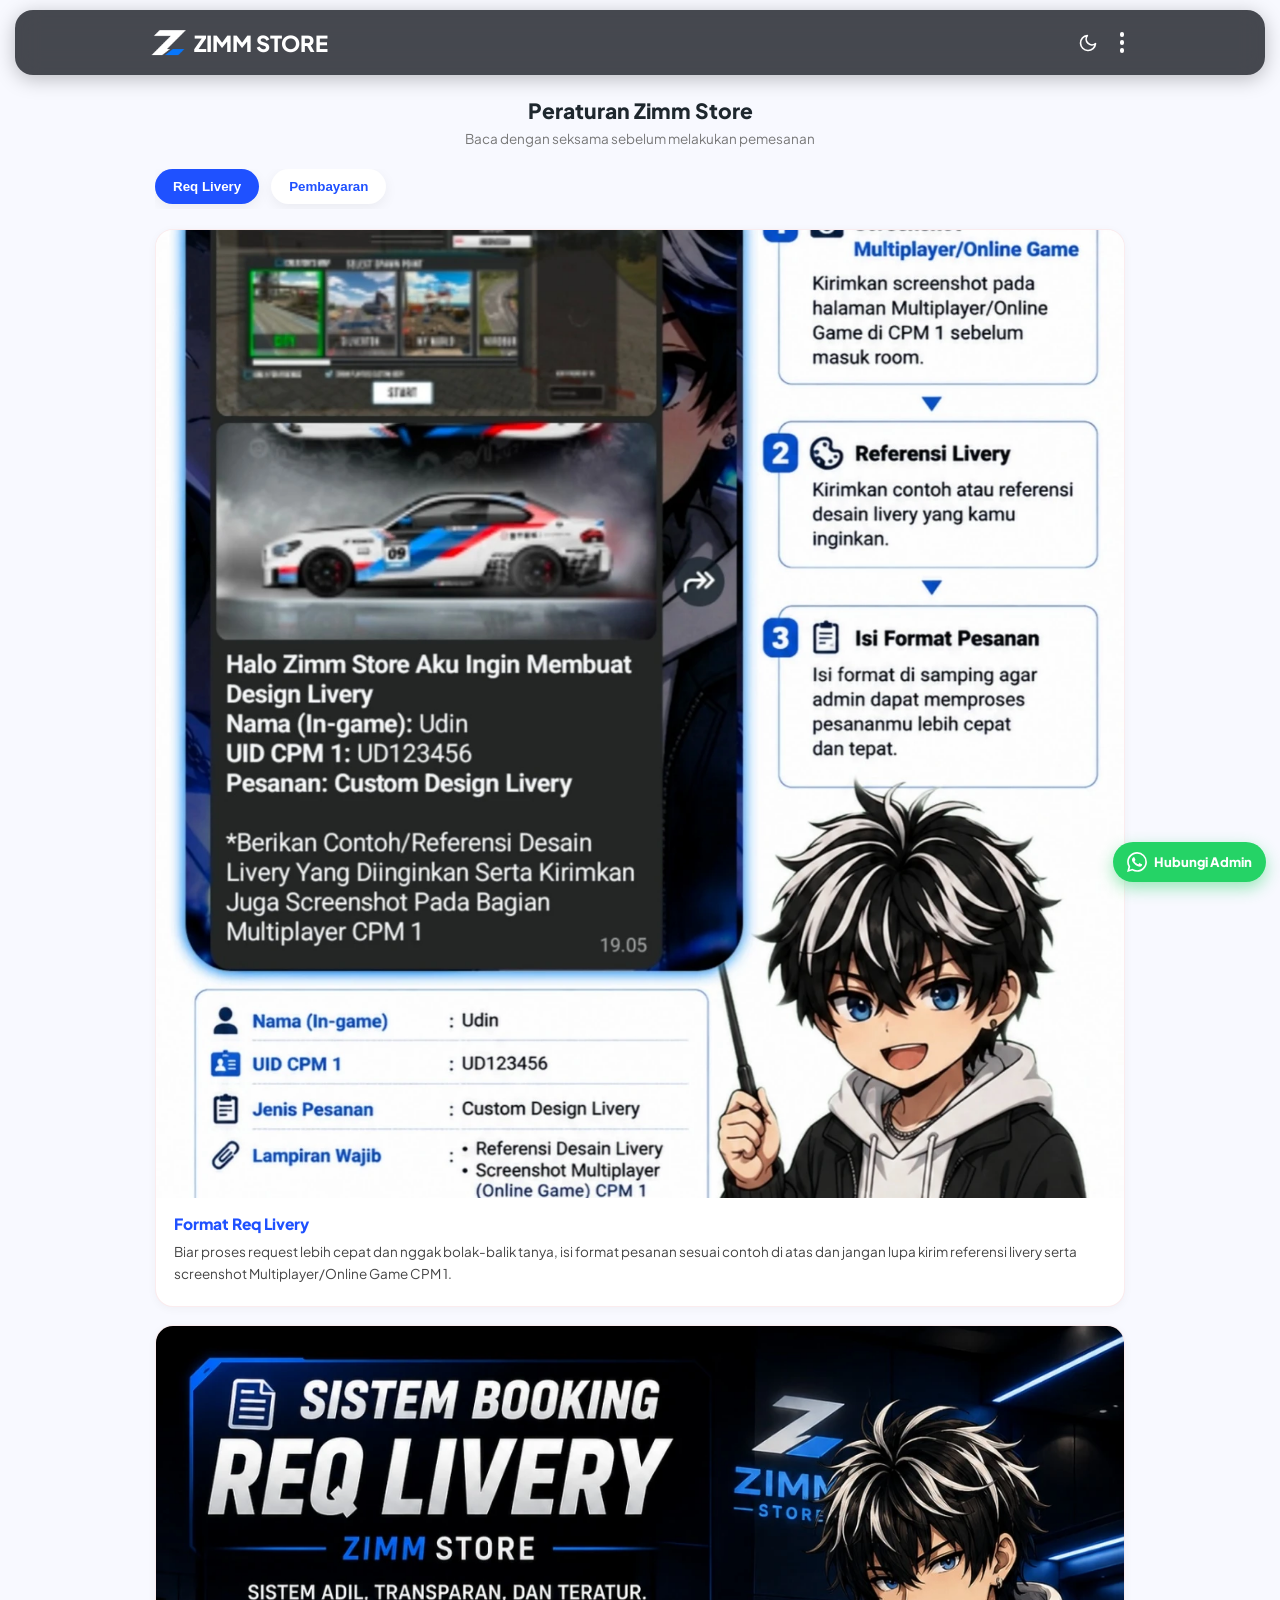
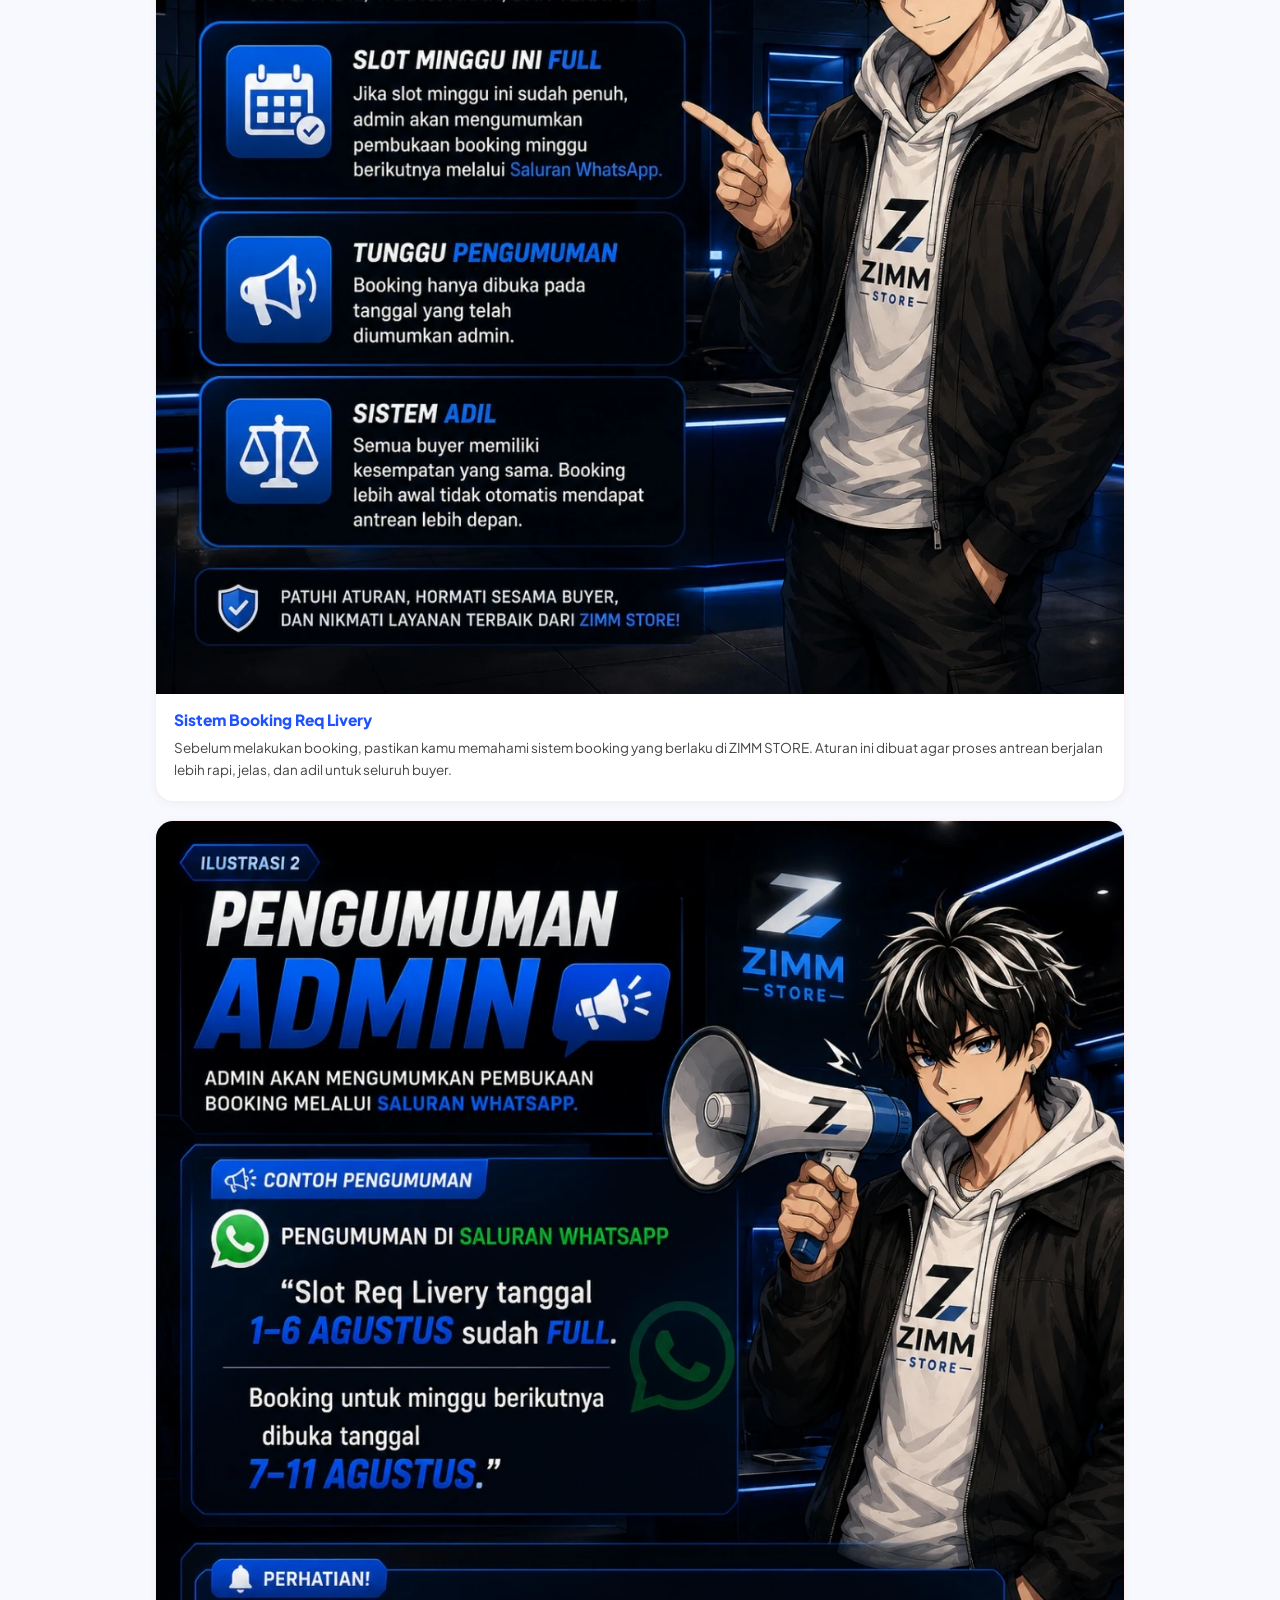
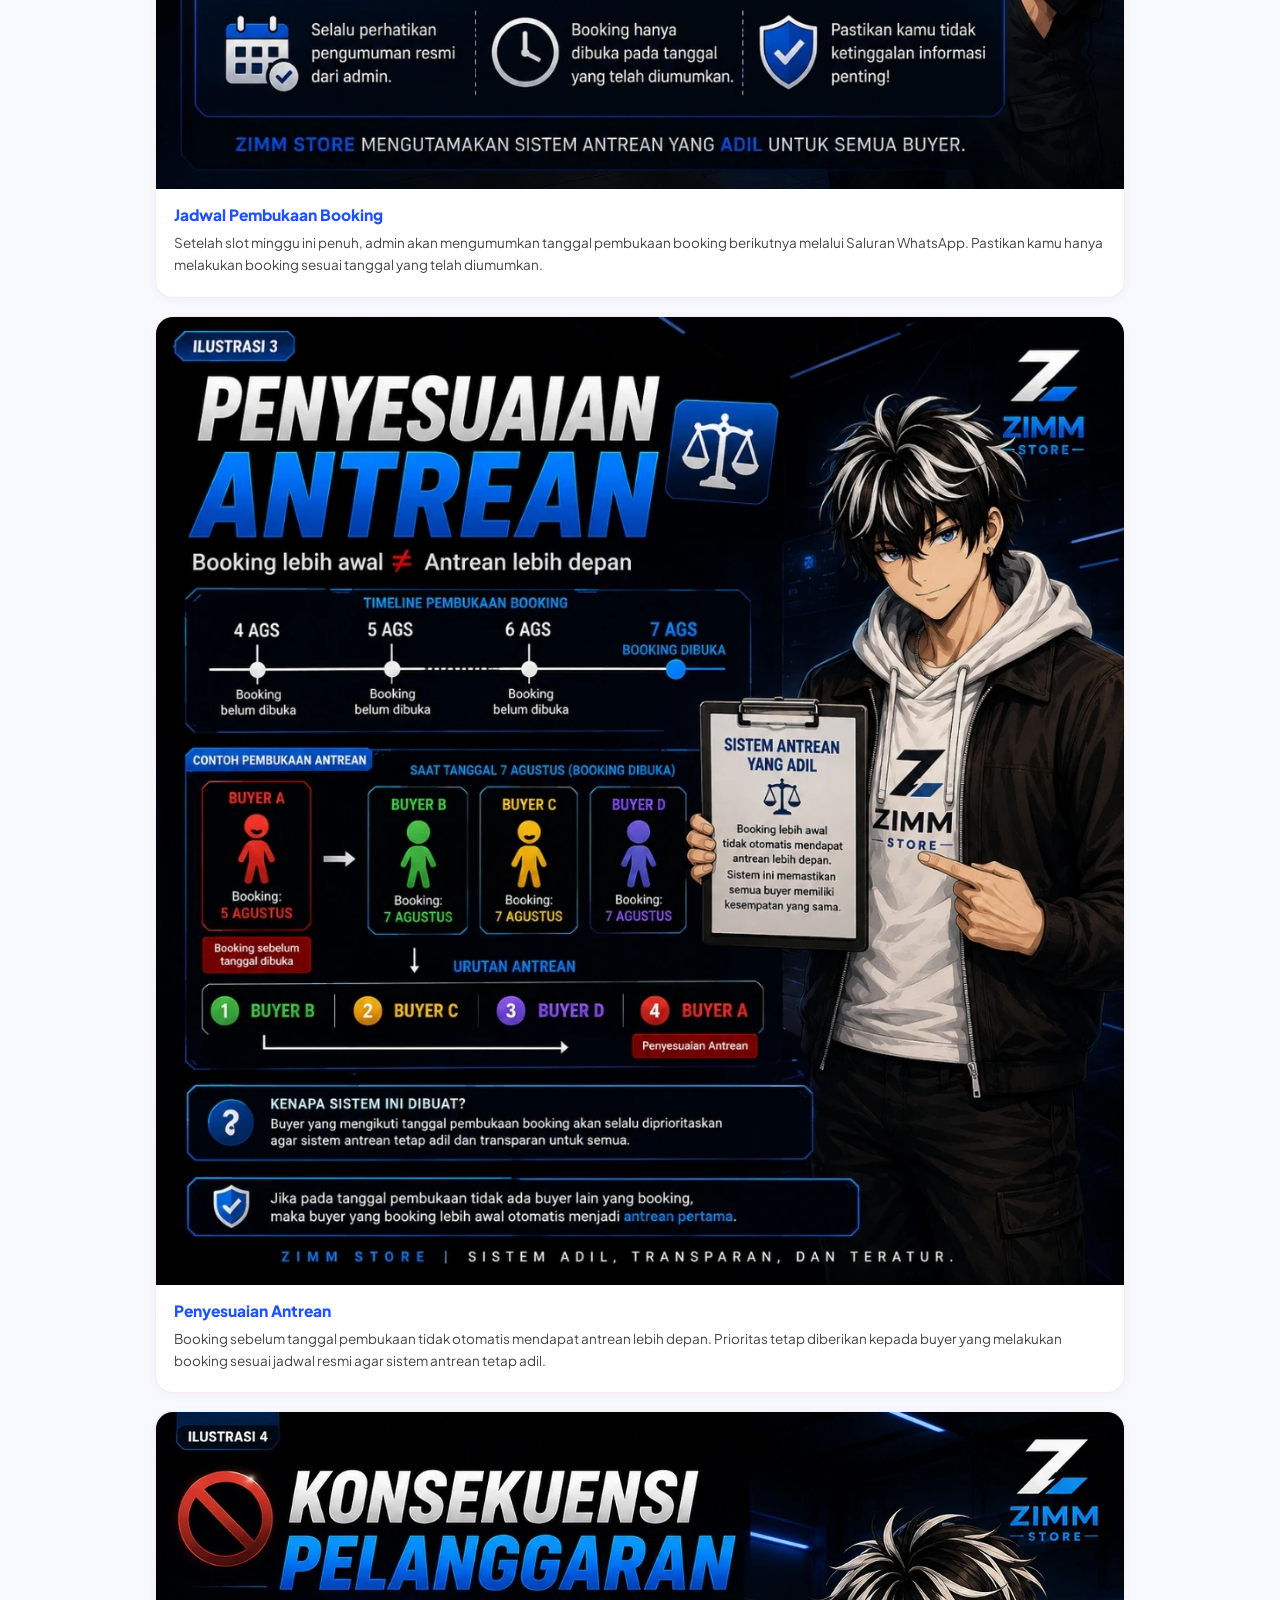
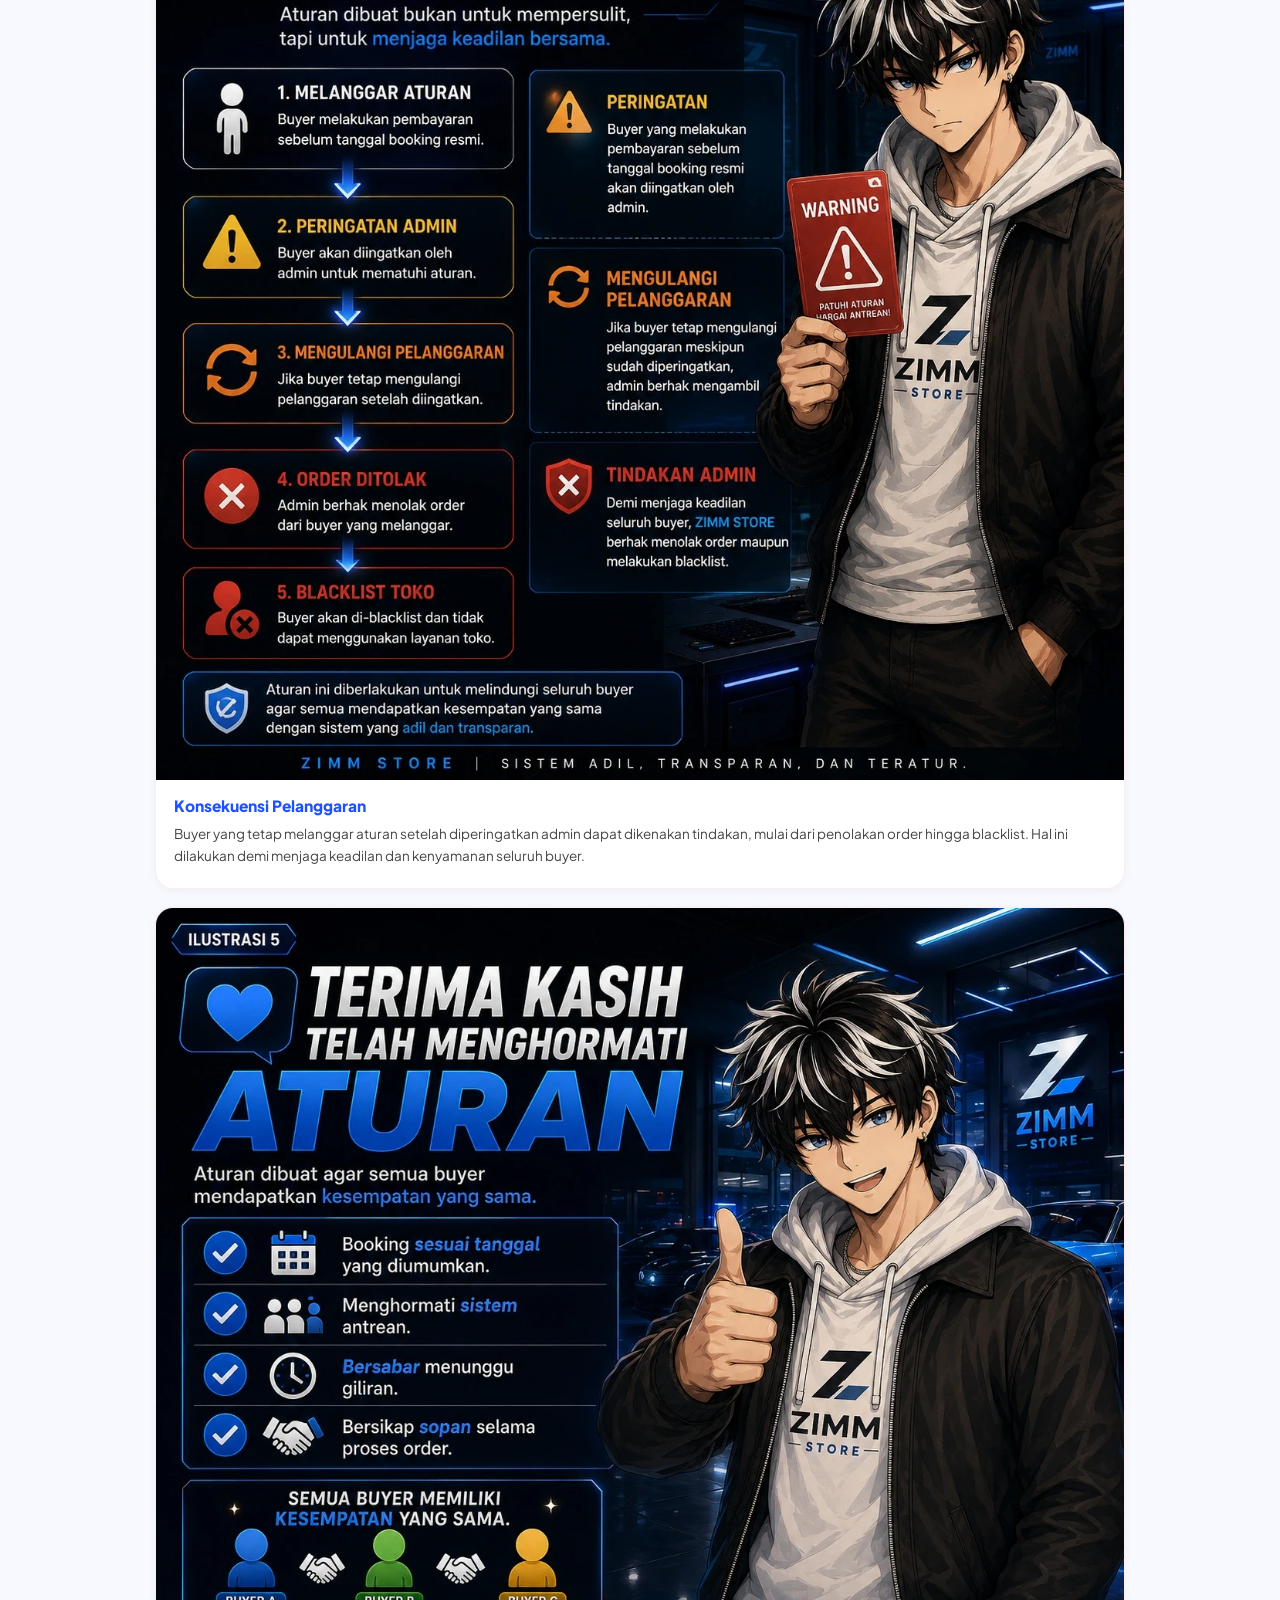
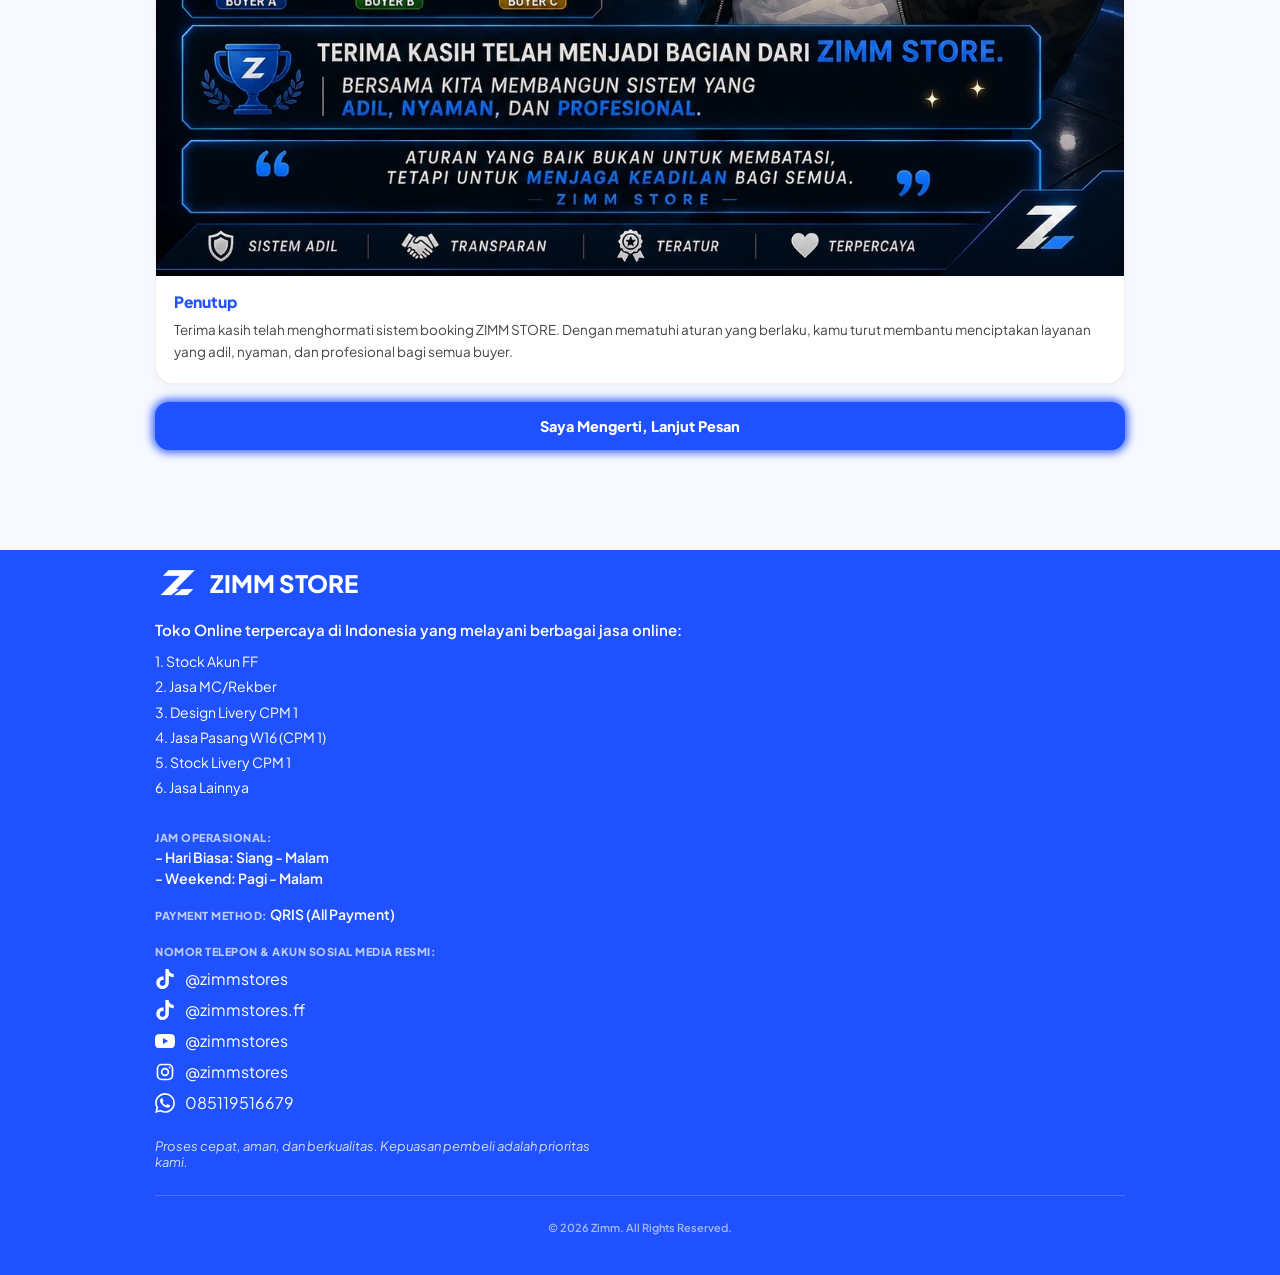
==== commit a4f1b7ec: "Add files via upload" ====
--- a/aturan.html
+++ b/aturan.html
@@ -13,17 +13,9 @@
     } catch (e) {}
   </script>
   <meta name="description" content="Baca peraturan order dan pembayaran Zimm Store sebelum membeli.">
-  <meta property="og:type" content="website">
-  <meta property="og:site_name" content="ZIMM STORE">
-  <meta property="og:title" content="Peraturan - ZIMM STORE">
-  <meta property="og:description" content="Baca peraturan order dan pembayaran Zimm Store sebelum membeli.">
-  <meta property="og:image" content="https://zimmstores.my.id/img/og-image.jpg">
-  <meta property="og:image:width" content="1200">
-  <meta property="og:image:height" content="630">
-  <meta property="og:url" content="https://zimmstores.my.id/aturan.html">
-  <meta name="twitter:card" content="summary_large_image">
-  <meta name="twitter:image" content="https://zimmstores.my.id/img/og-image.jpg">
   <title>Peraturan - ZIMM STORE</title>
+  <link rel="preconnect" href="https://fonts.googleapis.com">
+  <link rel="preconnect" href="https://fonts.gstatic.com" crossorigin>
   <link rel="stylesheet" href="style.css">
   <link rel="stylesheet" href="aturan.css">
   <link href="https://fonts.googleapis.com/css2?family=Plus+Jakarta+Sans:wght@400;600;800&display=swap" rel="stylesheet">
@@ -52,7 +44,7 @@
 <div id="dropdownMenu" class="dropdown-content">
   <a href="index.html">Menu Utama</a>
   <a href="faq.html">Faq</a>
-  <a href="https://wa.me/6285119516679?" class="btn-jual">Hubungi Admin</a>
+  <a href="https://wa.me/6285119516679" class="btn-jual">Hubungi Admin</a>
 </div>
 
 <main class="container aturan-main">
@@ -208,6 +200,10 @@
             <svg width="20" height="20" viewBox="0 0 24 24" fill="currentColor" aria-hidden="true"><path d="M12.525.02c1.31-.02 2.61-.01 3.91-.02.08 1.53.63 3.09 1.75 4.17 1.12 1.11 2.7 1.62 4.24 1.79v4.03c-1.44-.05-2.89-.35-4.2-.97-.57-.26-1.1-.59-1.62-.93-.01 2.92.01 5.84-.02 8.75-.08 1.4-.54 2.79-1.35 3.94-1.31 1.92-3.58 3.17-5.91 3.21-1.43.08-2.86-.31-4.08-1.03-2.02-1.19-3.44-3.37-3.65-5.71-.02-.5-.03-1-.01-1.49.18-1.9 1.12-3.72 2.58-4.96 1.66-1.44 3.98-2.13 6.15-1.72.02 1.48-.04 2.96-.04 4.44-.99-.32-2.15-.23-3.02.37-.63.41-1.11 1.04-1.36 1.75-.21.51-.15 1.07-.14 1.61.24 1.64 1.82 3.02 3.5 2.87 1.12-.01 2.19-.66 2.77-1.61.19-.33.4-.67.41-1.06.1-1.79.06-3.57.07-5.36.01-4.03-.01-8.05.02-12.07z"/></svg>
             <span>@zimmstores</span>
           </a>
+          <a href="https://www.tiktok.com/@zimmstores.ff" target="_blank" rel="noopener" style="display:flex;align-items:center;gap:10px;color:inherit;text-decoration:none;">
+            <svg width="20" height="20" viewBox="0 0 24 24" fill="currentColor" aria-hidden="true"><path d="M12.525.02c1.31-.02 2.61-.01 3.91-.02.08 1.53.63 3.09 1.75 4.17 1.12 1.11 2.7 1.62 4.24 1.79v4.03c-1.44-.05-2.89-.35-4.2-.97-.57-.26-1.1-.59-1.62-.93-.01 2.92.01 5.84-.02 8.75-.08 1.4-.54 2.79-1.35 3.94-1.31 1.92-3.58 3.17-5.91 3.21-1.43.08-2.86-.31-4.08-1.03-2.02-1.19-3.44-3.37-3.65-5.71-.02-.5-.03-1-.01-1.49.18-1.9 1.12-3.72 2.58-4.96 1.66-1.44 3.98-2.13 6.15-1.72.02 1.48-.04 2.96-.04 4.44-.99-.32-2.15-.23-3.02.37-.63.41-1.11 1.04-1.36 1.75-.21.51-.15 1.07-.14 1.61.24 1.64 1.82 3.02 3.5 2.87 1.12-.01 2.19-.66 2.77-1.61.19-.33.4-.67.41-1.06.1-1.79.06-3.57.07-5.36.01-4.03-.01-8.05.02-12.07z"/></svg>
+            <span>@zimmstores.ff</span>
+          </a>
           <a href="https://www.youtube.com/@zimmstores" target="_blank" rel="noopener" style="display:flex;align-items:center;gap:10px;color:inherit;text-decoration:none;">
             <svg width="20" height="20" viewBox="0 0 24 24" fill="currentColor" aria-hidden="true"><path d="M23.498 6.186a3.016 3.016 0 0 0-2.122-2.136C19.505 3.545 12 3.545 12 3.545s-7.505 0-9.377.505A3.017 3.017 0 0 0 .502 6.186C0 8.07 0 12 0 12s0 3.93.502 5.814a3.016 3.016 0 0 0 2.122 2.136c1.871.505 9.376.505 9.376.505s7.505 0 9.377-.505a3.015 3.015 0 0 0 2.122-2.136C24 15.93 24 12 24 12s0-3.93-.502-5.814zM9.545 15.568V8.432L15.818 12l-6.273 3.568z"/></svg>
             <span>@zimmstores</span>
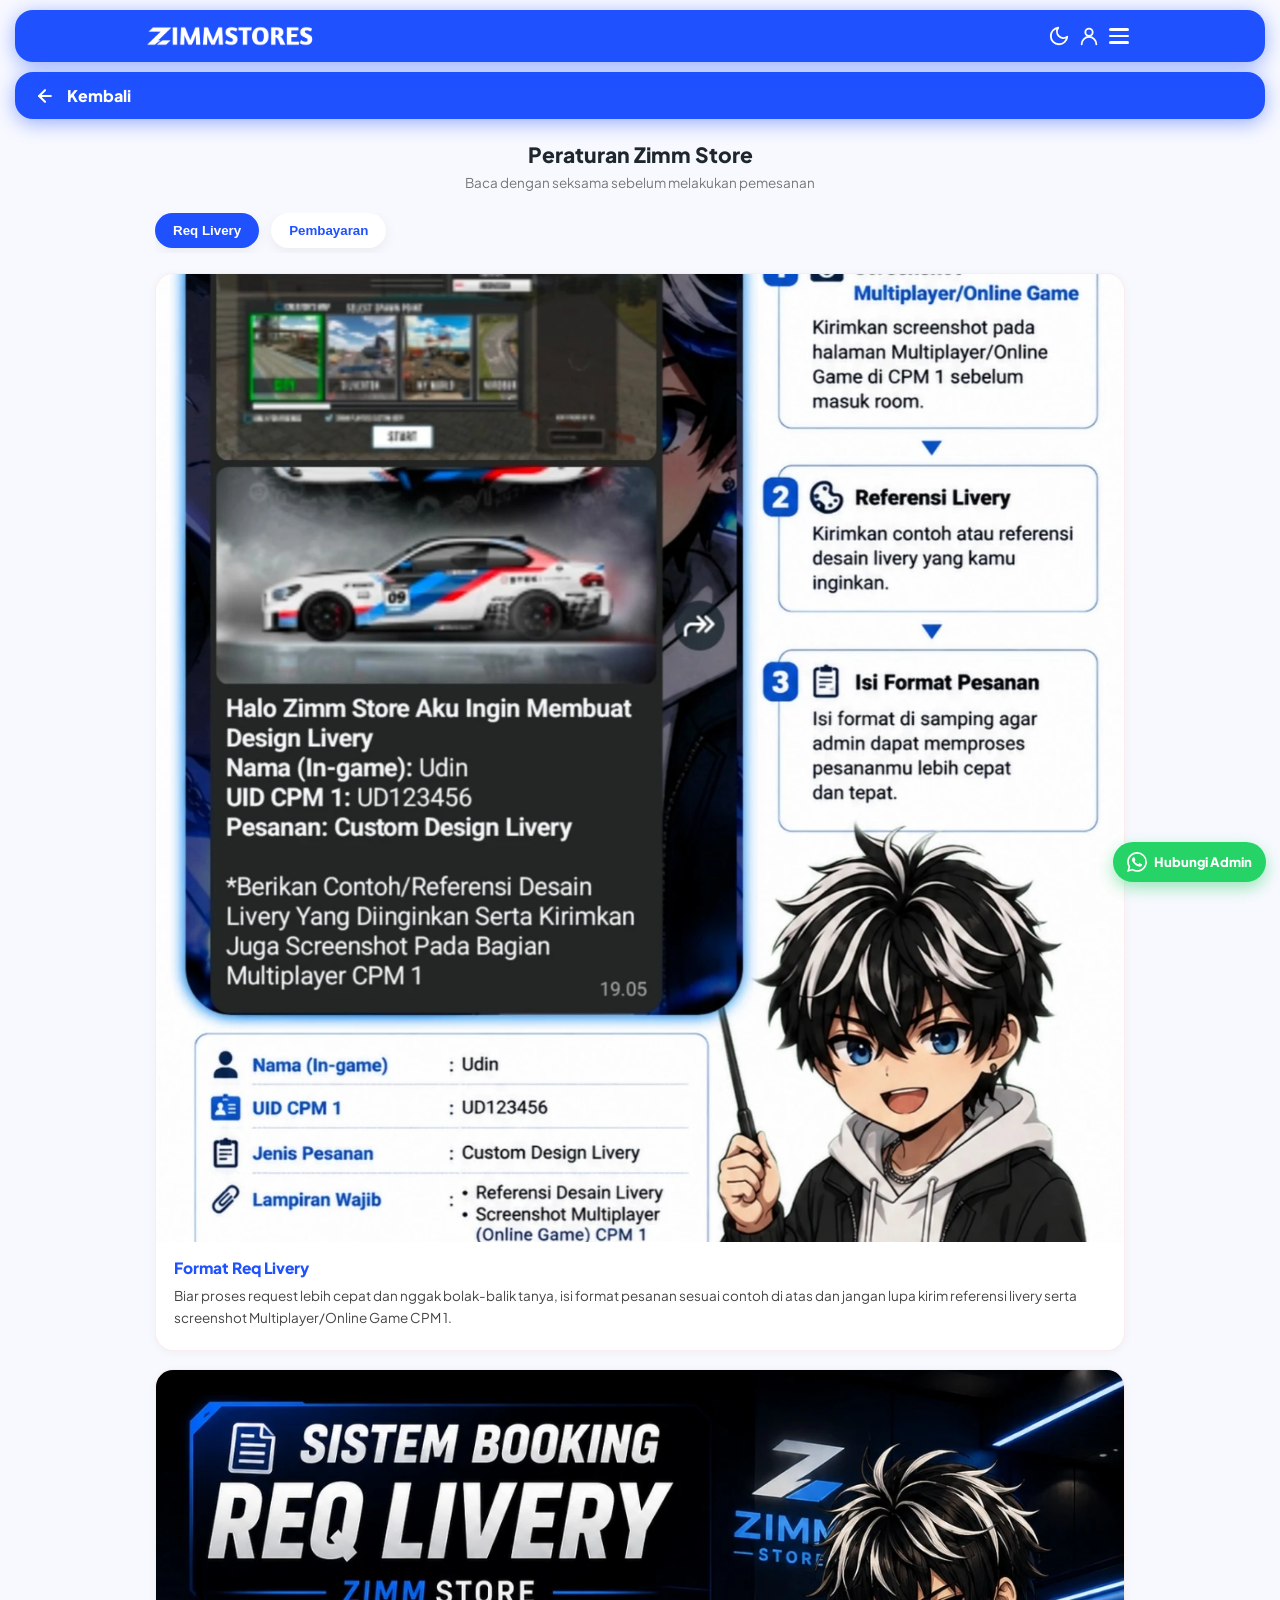
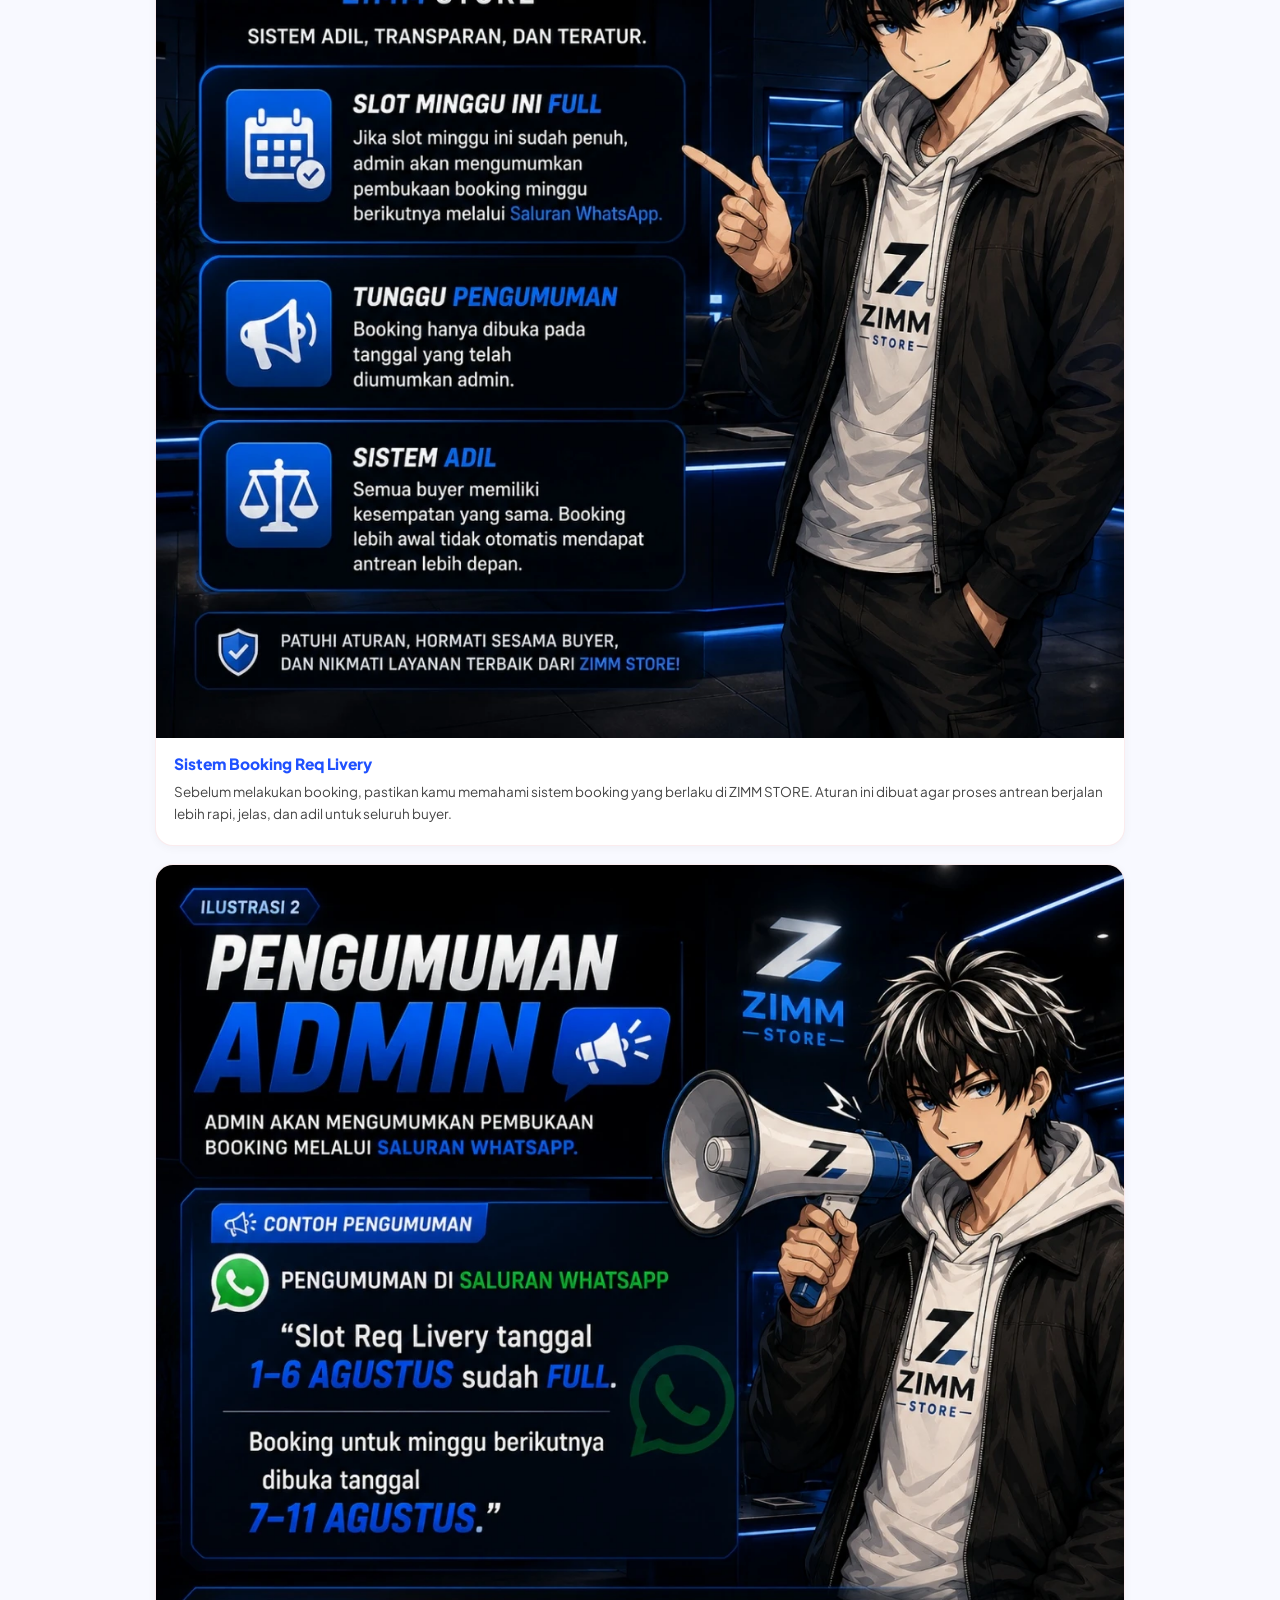
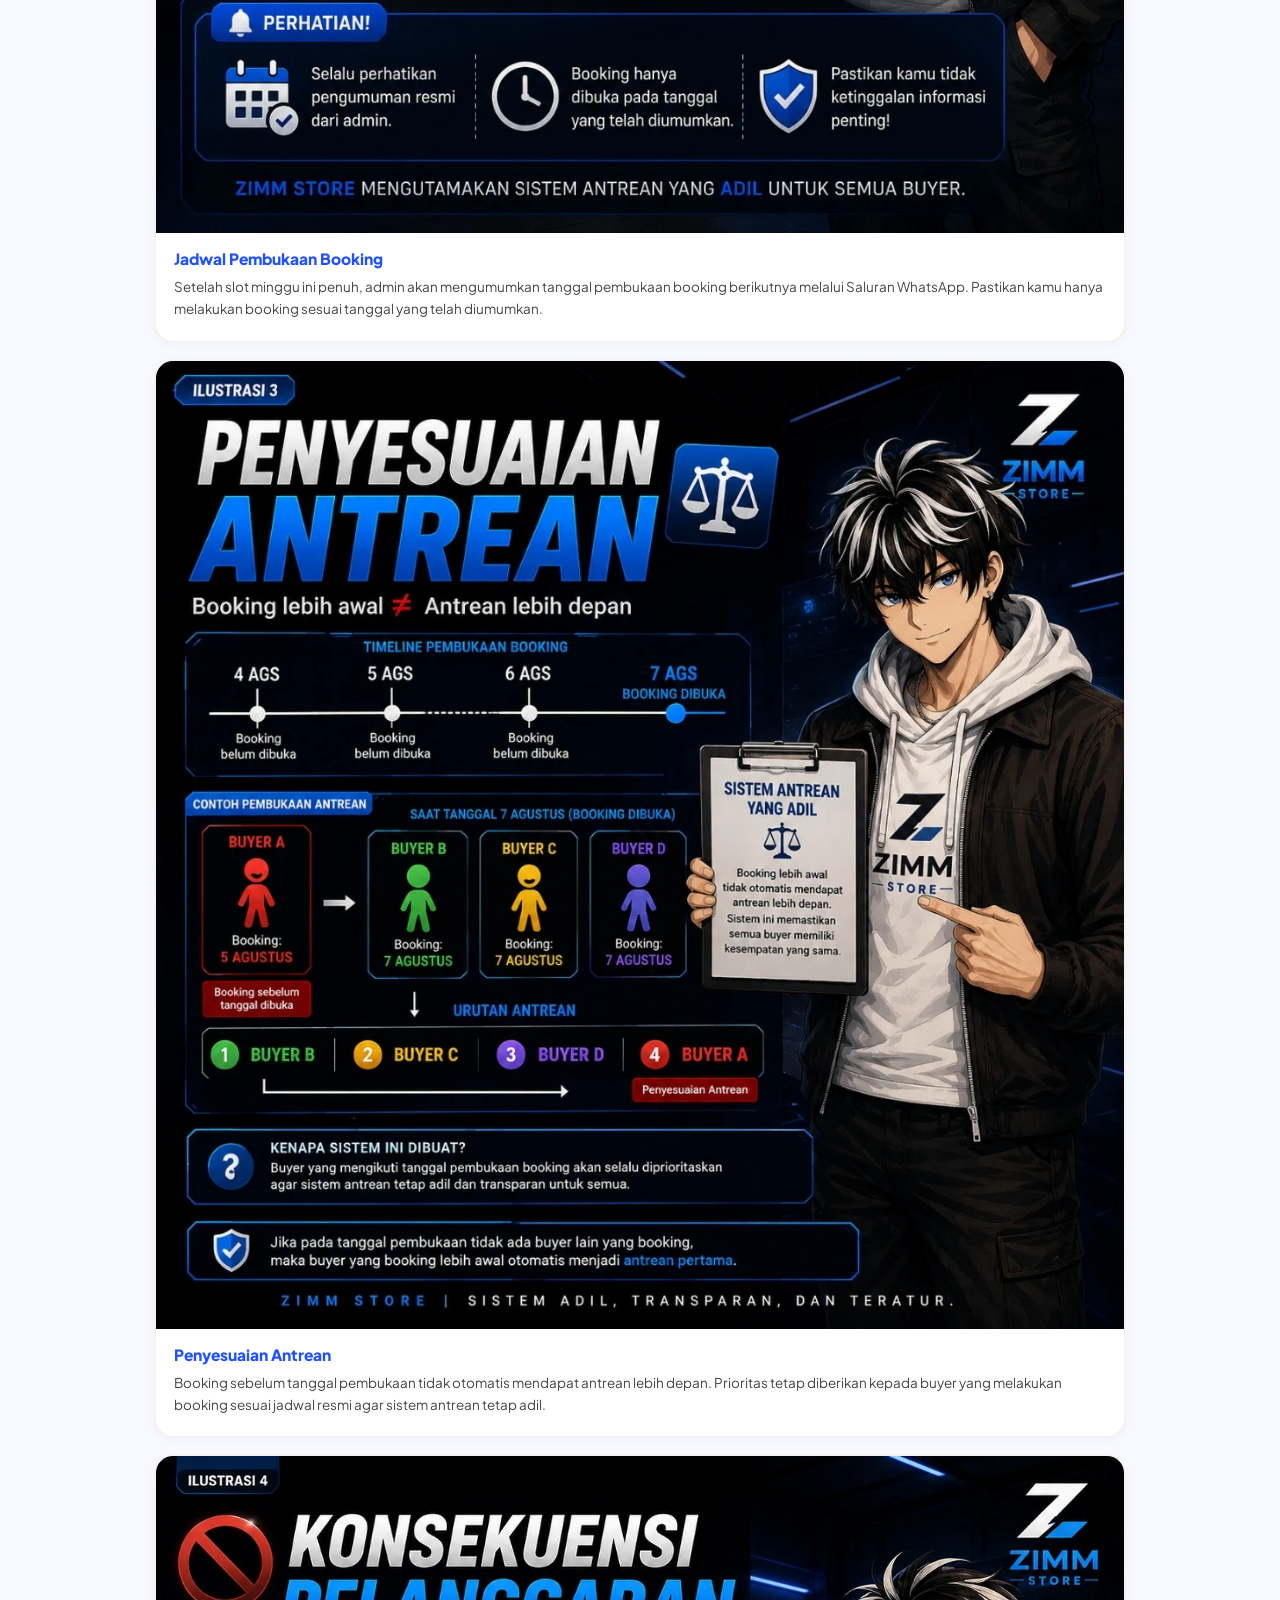
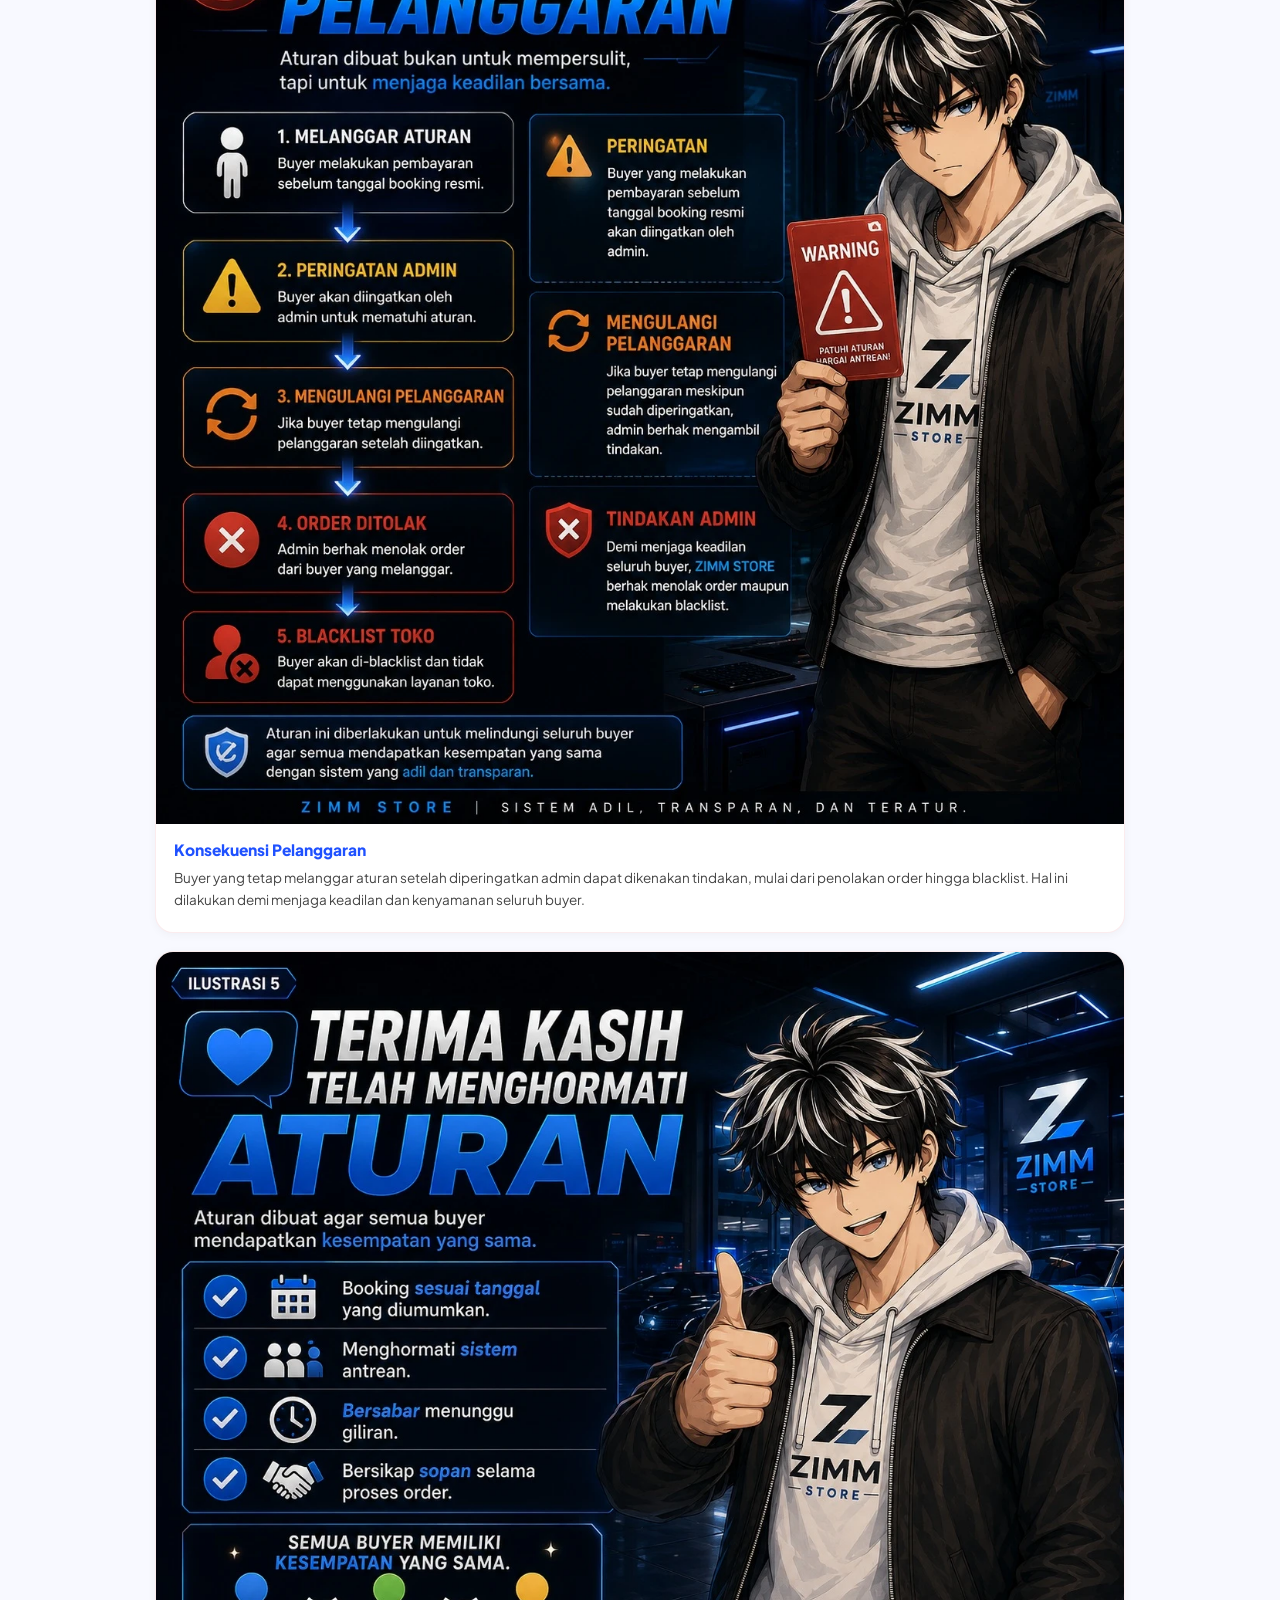
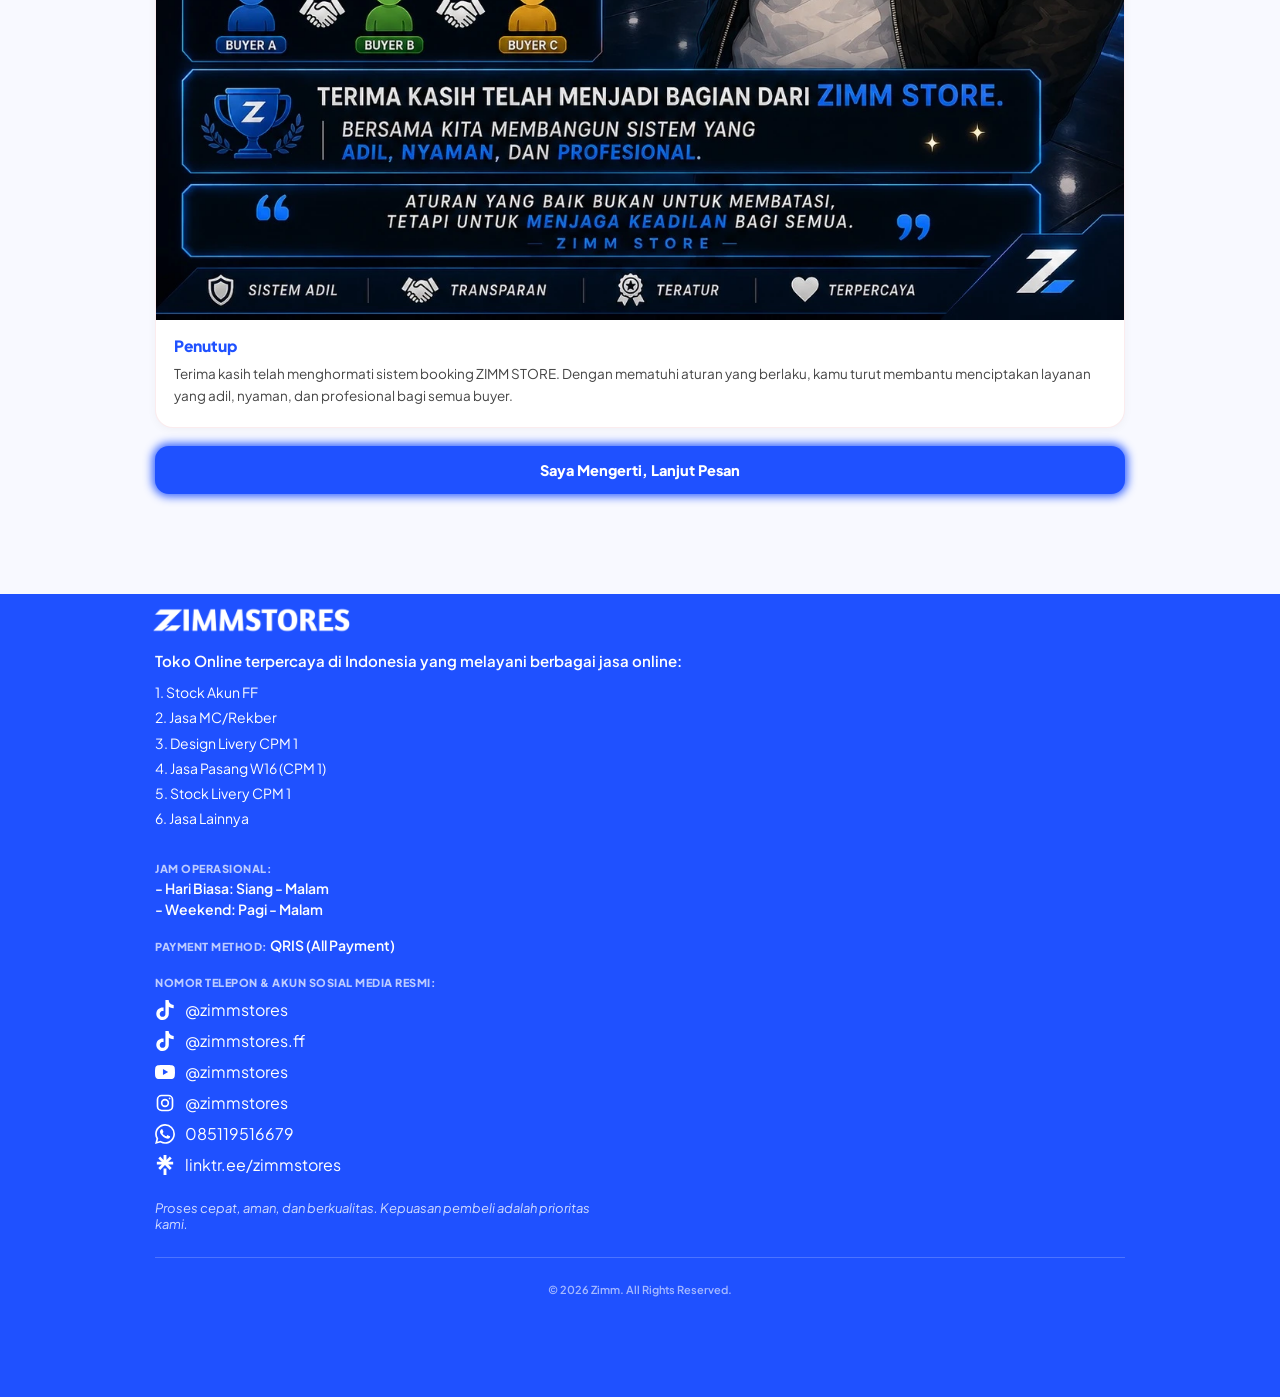
==== commit f427d7b8: "Add files via upload" ====
--- a/aturan.html
+++ b/aturan.html
@@ -25,11 +25,13 @@
 <header class="header">
   <div class="container header-flex">
     <div class="logo-area">
-      <img src="img/logo.png" class="logo" alt="Logo">
-      <h1 class="brand-title">ZIMM STORE</h1>
+      <a href="index.html" class="logo-link" aria-label="Beranda"><img src="img/zimmstores.png" class="brand-img" height="27" alt="ZIMMSTORES"></a>
     </div>
 
     <div class="header-right">
+      <a class="account-btn" href="https://wa.me/6285119516679" target="_blank" rel="noopener" aria-label="Hubungi Admin">
+        <svg viewBox="0 0 24 24" fill="none" stroke="currentColor" stroke-width="2" stroke-linecap="round" stroke-linejoin="round" aria-hidden="true"><circle cx="12" cy="8" r="4"/><path d="M4 21c0-4.4 3.6-8 8-8s8 3.6 8 8"/></svg>
+      </a>
       <div class="menu-wrapper" id="menuWrapper">
         <div class="kebab-icon" onclick="toggleMenu(event)">
           <span></span>
@@ -41,10 +43,15 @@
   </div>
 </header>
 
+<a href="index.html" class="btn-kembali" onclick="return kembaliHalaman()" aria-label="Kembali">
+  <svg viewBox="0 0 24 24" fill="none" stroke="currentColor" stroke-width="2.5" stroke-linecap="round" stroke-linejoin="round" aria-hidden="true"><path d="M19 12H5"/><path d="M12 19l-7-7 7-7"/></svg>
+  <span>Kembali</span>
+</a>
+
 <div id="dropdownMenu" class="dropdown-content">
-  <a href="index.html">Menu Utama</a>
-  <a href="faq.html">Faq</a>
-  <a href="https://wa.me/6285119516679" class="btn-jual">Hubungi Admin</a>
+  <a href="index.html"><svg viewBox="0 0 24 24" fill="none" stroke="currentColor" stroke-width="2" stroke-linecap="round" stroke-linejoin="round" aria-hidden="true"><path d="M3 11.5 12 4l9 7.5"/><path d="M5 10v10h14V10"/><path d="M10 20v-6h4v6"/></svg><span>Beranda</span></a>
+  <a href="faq.html"><svg viewBox="0 0 24 24" fill="none" stroke="currentColor" stroke-width="2" stroke-linecap="round" stroke-linejoin="round" aria-hidden="true"><circle cx="12" cy="12" r="10"/><path d="M9.1 9a3 3 0 0 1 5.8 1c0 2-3 2.5-3 4.5"/><line x1="12" y1="17.5" x2="12.01" y2="17.5"/></svg><span>Faq</span></a>
+  <a href="https://wa.me/6285119516679" target="_blank" rel="noopener" class="btn-jual"><svg viewBox="0 0 24 24" fill="currentColor" aria-hidden="true"><path d="M17.472 14.382c-.297-.149-1.758-.867-2.03-.967-.273-.099-.471-.148-.67.15-.197.297-.767.966-.94 1.164-.173.199-.347.223-.644.075-.297-.15-1.255-.463-2.39-1.475-.883-.788-1.48-1.761-1.653-2.059-.173-.297-.018-.458.13-.606.134-.133.298-.347.446-.52.149-.174.198-.298.298-.497.099-.198.05-.371-.025-.52-.075-.149-.669-1.612-.916-2.207-.242-.579-.487-.5-.669-.51-.173-.008-.371-.01-.57-.01-.198 0-.52.074-.792.372-.272.297-1.04 1.016-1.04 2.479 0 1.462 1.065 2.875 1.213 3.074.149.198 2.096 3.2 5.077 4.487.709.306 1.262.489 1.694.625.712.227 1.36.195 1.871.118.571-.085 1.758-.719 2.006-1.413.248-.694.248-1.289.173-1.413-.074-.124-.272-.198-.57-.347m-5.421 7.403h-.004a9.87 9.87 0 01-5.031-1.378l-.361-.214-3.741.982.998-3.648-.235-.374a9.86 9.86 0 01-1.51-5.26c.001-5.45 4.436-9.884 9.888-9.884 2.64 0 5.122 1.03 6.988 2.898a9.825 9.825 0 012.893 6.994c-.003 5.45-4.437 9.884-9.885 9.884m8.413-18.297A11.815 11.815 0 0012.05 0C5.495 0 .16 5.335.157 11.892c0 2.096.547 4.142 1.588 5.945L.057 24l6.305-1.654a11.882 11.882 0 005.683 1.448h.005c6.554 0 11.89-5.335 11.893-11.893a11.821 11.821 0 00-3.48-8.413z"/></svg><span>Hubungi Admin</span></a>
 </div>
 
 <main class="container aturan-main">
@@ -170,8 +177,7 @@
 <footer class="main-footer">
   <div class="container">
     <div class="footer-logo-area">
-      <img src="img/footer-logo.png" class="logo footer-logo-img" alt="Logo">
-      <h2 class="brand-title footer-logo">ZIMM STORE</h2>
+      <img src="img/zimmstores.png" class="brand-img footer-logo-img" height="32" alt="ZIMMSTORES">
     </div>
     <p class="tagline">Toko Online terpercaya di Indonesia yang melayani berbagai jasa online:</p>
 
@@ -216,6 +222,10 @@
             <svg width="20" height="20" viewBox="0 0 24 24" fill="currentColor" aria-hidden="true"><path d="M17.472 14.382c-.297-.149-1.758-.867-2.03-.967-.273-.099-.471-.148-.67.15-.197.297-.767.966-.94 1.164-.173.199-.347.223-.644.075-.297-.15-1.255-.463-2.39-1.475-.883-.788-1.48-1.761-1.653-2.059-.173-.297-.018-.458.13-.606.134-.133.298-.347.446-.52.149-.174.198-.298.298-.497.099-.198.05-.371-.025-.52-.075-.149-.669-1.612-.916-2.207-.242-.579-.487-.5-.669-.51-.173-.008-.371-.01-.57-.01-.198 0-.52.074-.792.372-.272.297-1.04 1.016-1.04 2.479 0 1.462 1.065 2.875 1.213 3.074.149.198 2.096 3.2 5.077 4.487.709.306 1.262.489 1.694.625.712.227 1.36.195 1.871.118.571-.085 1.758-.719 2.006-1.413.248-.694.248-1.289.173-1.413-.074-.124-.272-.198-.57-.347m-5.421 7.403h-.004a9.87 9.87 0 01-5.031-1.378l-.361-.214-3.741.982.998-3.648-.235-.374a9.86 9.86 0 01-1.51-5.26c.001-5.45 4.436-9.884 9.888-9.884 2.64 0 5.122 1.03 6.988 2.898a9.825 9.825 0 012.893 6.994c-.003 5.45-4.437 9.884-9.885 9.884m8.413-18.297A11.815 11.815 0 0012.05 0C5.495 0 .16 5.335.157 11.892c0 2.096.547 4.142 1.588 5.945L.057 24l6.305-1.654a11.882 11.882 0 005.683 1.448h.005c6.554 0 11.89-5.335 11.893-11.893a11.821 11.821 0 00-3.48-8.413z"/></svg>
             <span>085119516679</span>
           </a>
+          <a href="https://linktr.ee/zimmstores" target="_blank" rel="noopener" style="display:flex;align-items:center;gap:10px;color:inherit;text-decoration:none;">
+            <svg width="20" height="20" viewBox="0 0 24 24" fill="currentColor" aria-hidden="true"><path d="m13.73635 5.85251 4.00467-4.11665 2.3248 2.3808-4.20064 4.00466h5.9085v3.30473h-5.9365l4.22865 4.10766-2.3248 2.3338L12.0005 12.099l-5.74052 5.76852-2.3248-2.3248 4.22864-4.10766h-5.9375V8.12132h5.9085L3.93417 4.11665l2.3248-2.3808 4.00468 4.11665V0h3.4727zm-3.4727 10.30614h3.4727V24h-3.4727z"/></svg>
+            <span>linktr.ee/zimmstores</span>
+          </a>
         </div>
       </div>
     </div>
--- a/style.css
+++ b/style.css
@@ -19,15 +19,13 @@
 .container { max-width: 1000px; margin: 0 auto; padding: 0 15px; }
 
 .header { 
-  background: rgba(10, 12, 20, 0.75);
-  backdrop-filter: blur(12px);
-  -webkit-backdrop-filter: blur(12px);
+  background: var(--primary); /* Biru Neon */
   border-radius: 18px;
   margin: 10px 15px 0;
   padding: 10px 8px; 
   position: sticky; 
   top: 10px; z-index: 100; 
-  box-shadow: 0 4px 20px rgba(0, 0, 0, 0.25);
+  box-shadow: 0 4px 20px rgba(31, 81, 255, 0.45);
 }
 
 .header .container {
@@ -36,9 +34,10 @@
 .header-flex { display: flex; align-items: center; justify-content: space-between; }
 .logo-area { display: flex; align-items: center; gap: 3px; }
 .logo { width: 45px; height: 45px; border-radius: 50%; object-fit: cover; }
+.brand-img { height: 27px; width: auto; display: block; object-fit: contain; }
 .brand-title { font-size: 22px; font-weight: 800; color: #fff; margin: 0; }
 
-/* --- PENGATURAN BANNER RASIO 3:2 --- */
+/* --- PENGATURAN BANNER RASIO 16:9 (LANDSCAPE) --- */
 /* Swiper dilebarin 15px ke kiri-kanan (nutupin padding container) lalu dikasih padding 15px,
    jadi ukuran slide tetap sama tapi shadow punya ruang & gak kepotong di pojok */
 .mySwiper { width: calc(100% + 30px); margin: 0 -15px; padding: 20px 0 40px; overflow: hidden; }
@@ -48,6 +47,7 @@
 .mySwiper .swiper-slide {
   width: min(92%, 960px);
   height: auto;
+  aspect-ratio: 16 / 9; /* Slider utama landscape 16:9 */
   opacity: 0.4;
   transform: scale(0.92);
   transition: opacity .5s ease, transform .5s cubic-bezier(.25, .8, .25, 1);
@@ -383,7 +383,8 @@
 /* --- FOOTER FINAL VERSION (BLUE NEON) --- */
 .main-footer {
   background: var(--primary); /* Biru Neon */
-  padding: 10px 0 30px 0;
+  /* Ruang bawah ekstra supaya tulisan © tidak ketutup tombol mengambang (Hubungi Admin & gulir ke atas) */
+  padding: 10px 0 calc(90px + env(safe-area-inset-bottom, 0px)) 0;
   margin-top: 60px;
   text-align: left; /* Rata kiri untuk info */
   color: #ffffff;   /* Semua teks putih */
@@ -397,8 +398,8 @@
 }
 
 .footer-logo-img {
-  width: 45px;
-  height: 45px;
+  height: 32px;
+  width: auto;
 }
 
 .footer-logo {
@@ -472,6 +473,7 @@
 .header-right {
   display: flex;
   align-items: center;
+  gap: 0;
 }
 
 .menu-wrapper {
@@ -480,39 +482,47 @@
 }
 
 .kebab-icon {
-  /* Ukuran dikunci (sama persis dengan ukuran 3 titik) biar tombol gak goyang pas berubah jadi silang */
-  width: 24.5px;
-  height: 40.5px;
+  /* Ukuran sama dengan ikon navbar lain (36x36) */
+  width: 30px;
+  height: 32px;
   cursor: pointer;
   display: flex;
   flex-direction: column;
   align-items: center;
   justify-content: center;
-  gap: 3.5px;
-  border-radius: 50%;
+  gap: 4px;
+  border-radius: 8px;
   transition: 0.3s;
-  -webkit-tap-highlight-color: transparent; /* hilangin kilatan abu-abu bawaan browser HP pas ditap */
+  -webkit-tap-highlight-color: transparent;
   outline: none;
 }
 
 .kebab-icon span {
-  width: 4.5px;
-  height: 4.5px;
-  background-color: #fff;
-  border-radius: 50%;
-  display: block;
-  transition: transform 0.3s ease, opacity 0.2s ease, width 0.3s ease, height 0.3s ease, border-radius 0.3s ease;
-}
-
-/* Pas menu kebuka: 3 titik berubah jadi tanda silang (X) */
-.kebab-icon.active span {
   width: 20px;
   height: 2.5px;
+  background-color: #fff;
   border-radius: 2px;
-}
-.kebab-icon.active span:nth-child(1) { transform: translateY(6px) rotate(45deg); }
+  display: block;
+  transition: transform 0.3s ease, opacity 0.2s ease;
+}
+
+/* Pas menu kebuka: garis tiga berubah jadi tanda silang (X) */
+.kebab-icon.active span:nth-child(1) { transform: translateY(6.5px) rotate(45deg); }
 .kebab-icon.active span:nth-child(2) { opacity: 0; }
-.kebab-icon.active span:nth-child(3) { transform: translateY(-6px) rotate(-45deg); }
+.kebab-icon.active span:nth-child(3) { transform: translateY(-6.5px) rotate(-45deg); }
+
+/* Tombol akun (WhatsApp admin) - ukuran sama dengan ikon lain */
+.account-btn {
+  width: 30px; height: 32px;
+  padding: 0;
+  border-radius: 8px;
+  color: #fff;
+  display: flex; align-items: center; justify-content: center;
+  text-decoration: none;
+  -webkit-tap-highlight-color: transparent;
+}
+.account-btn svg { width: 22px; height: 22px; }
+.account-btn:active { background: rgba(255, 255, 255, .12); }
 
 /* DROPDOWN BOX */
 .dropdown-content {
@@ -543,12 +553,16 @@
   text-decoration: none;
   display: flex;
   align-items: center;
+  gap: 14px;
   font-size: 16px;
   font-weight: 700;
   border-radius: 12px;
   transition: 0.3s;
 }
 
+.dropdown-content a svg { width: 22px; height: 22px; flex-shrink: 0; }
+.logo-area .logo-link { display: flex; align-items: center; }
+
 .dropdown-content a:hover {
   background-color: rgba(255, 255, 255, 0.08);
   color: #fff;
@@ -558,6 +572,7 @@
   background: var(--primary);
   color: white;
   justify-content: center;
+  gap: 10px;
   font-weight: 800;
   margin-top: 6px;
   box-shadow: 0 4px 12px rgba(31, 81, 255, 0.3);
@@ -846,7 +861,28 @@
   box-shadow: 0 6px 16px rgba(37, 211, 102, .45);
 }
 .wa-float svg { width: 20px; height: 20px; flex-shrink: 0; }
-.wa-float:active { transform: scale(.96); }
+
+/* Siklus 8 detik: pop masuk (0,5 dtk) -> denyut pelan (5 dtk) -> pop keluar (0,5 dtk) -> hilang (2 dtk) */
+.wa-float {
+  transform-origin: center;
+  animation: waSiklus 8s ease-in-out infinite;
+}
+@keyframes waSiklus {
+  0%      { transform: scale(0);    opacity: 0; visibility: visible; }
+  4%      { transform: scale(1.15); opacity: 1; }          /* pop masuk (membal sedikit) */
+  6.25%   { transform: scale(1);    opacity: 1; }
+  21.875% { transform: scale(1.07); }                      /* denyut pelan #1 */
+  37.5%   { transform: scale(1); }
+  53.125% { transform: scale(1.07); }                      /* denyut pelan #2 */
+  68.75%  { transform: scale(1);    opacity: 1; }
+  70%     { transform: scale(1.1);  opacity: 1; }          /* pop keluar */
+  75%     { transform: scale(0);    opacity: 0; visibility: visible; }
+  75.01%  { transform: scale(0);    opacity: 0; visibility: hidden; }   /* hilang sejenak 2 dtk */
+  100%    { transform: scale(0);    opacity: 0; visibility: hidden; }
+}
+@media (prefers-reduced-motion: reduce) {
+  .wa-float { animation: none; }
+}
 
 .btn-top {
   position: fixed;
@@ -856,17 +892,20 @@
   width: 40px; height: 40px;
   border: 0;
   border-radius: 50%;
-  background: var(--primary);
+  background: rgba(31, 81, 255, .72);   /* lingkaran biru sedikit transparan */
+  -webkit-backdrop-filter: blur(4px);
+  backdrop-filter: blur(4px);
   color: #fff;
   display: flex; align-items: center; justify-content: center;
-  box-shadow: 0 6px 16px rgba(31, 81, 255, .4);
+  box-shadow: 0 4px 12px rgba(31, 81, 255, .35);
   cursor: pointer;
   opacity: 0;
   pointer-events: none;
   transform: translate(-50%, 12px);
   transition: opacity .25s ease, transform .25s ease;
-}
-.btn-top svg { width: 20px; height: 20px; }
+  -webkit-tap-highlight-color: transparent;
+}
+.btn-top svg { width: 24px; height: 24px; }
 .btn-top.show { opacity: 1; pointer-events: auto; transform: translate(-50%, 0); }
 .btn-top:active { transform: translate(-50%, 0) scale(.94); }
 
@@ -892,18 +931,17 @@
 /* TOMBOL MODE GELAP di navbar */
 /* ========================================================== */
 .theme-toggle {
-  width: 36px; height: 36px;
-  margin-right: 4px;
+  width: 30px; height: 32px;
   padding: 0;
   border: 0;
-  border-radius: 50%;
+  border-radius: 8px;
   background: transparent;
   color: #fff;
   display: flex; align-items: center; justify-content: center;
   cursor: pointer;
   -webkit-tap-highlight-color: transparent;
 }
-.theme-toggle svg { width: 20px; height: 20px; }
+.theme-toggle svg { width: 22px; height: 22px; }
 .theme-toggle:active { background: rgba(255, 255, 255, .12); }
 
 /* ========================================================== */
@@ -978,3 +1016,114 @@
 html[data-theme="dark"] .aturan-card-body li,
 html[data-theme="dark"] .aturan-card-body,
 html[data-theme="dark"] .aturan-heading p { color: #f1f4fb !important; }
+
+.logo-area .brand-img { margin-left: -10px; }  /* navbar */
+.footer-logo-img { margin-left: -15px; }       /* footer */
+
+
+/* ========================================================== */
+/* BERANDA: Hot Items & Game/Kategori */
+/* ========================================================== */
+.beranda-sec { margin: 6px 0 22px; }
+
+/* Hot Items: 3 kartu sebaris */
+.hot-grid { display: grid; grid-template-columns: repeat(3, 1fr); gap: 10px; }
+.hot-tile, .kat-card { text-decoration: none; color: inherit; }
+.hot-tile { border: 1.5px solid #ff4757; order: 0; }
+.hot-tile .card-body { padding: 9px 6px; justify-content: center; }
+.hot-tile .card-body h4 { text-align: center; font-size: 12px; cursor: pointer; }
+
+/* Game/Kategori: grid seperti produk, keterangan = nama + sisa produk */
+.kat-card { order: 0; }
+.kat-card .card-body { gap: 4px; }
+.kat-card .card-body h4 { white-space: normal; line-height: 1.3; }
+.kat-sisa { font-size: 11.5px; font-weight: 700; color: var(--teks-biru, var(--primary)); }
+.img-container[data-game="ff"]   { background: linear-gradient(135deg, #ff7a18, #af002d); }
+.img-container[data-game="cpm1"] { background: linear-gradient(135deg, var(--primary), #0a1f6b); }
+.img-container[data-game="jasa"] { background: linear-gradient(135deg, #11998e, #0b4f6c); }
+
+
+/* ========================================================== */
+/* TOMBOL KEMBALI (semua halaman kecuali beranda) */
+/* ========================================================== */
+.btn-kembali {
+  display: flex;
+  align-items: center;
+  gap: 12px;
+  margin: 10px 15px 0;
+  padding: 13px 20px;
+  border-radius: 18px;
+  background: var(--primary); /* Biru Neon, sama dengan navbar */
+  color: #fff;
+  font-size: 16px;
+  font-weight: 800;
+  text-decoration: none;
+  box-shadow: 0 4px 20px rgba(31, 81, 255, 0.45);
+  -webkit-tap-highlight-color: transparent;
+}
+.btn-kembali svg { width: 20px; height: 20px; flex-shrink: 0; }
+.btn-kembali:active { filter: brightness(.9); }
+
+
+/* ========================================================== */
+/* PENGINGAT "TEKAN GAMBAR UNTUK ZOOM" (produk.html)           */
+/* Total 4 dtk: pop masuk 0,5 -> denyut hilang-muncul 3 -> pop keluar 0,5 */
+/* Layar gelap (20%) ikut animasi teks: teks muncul = gelap, teks hilang = terang */
+/* ========================================================== */
+.produk-galeri { position: relative; }
+
+.zoom-hint {
+  position: absolute;
+  inset: 0;
+  z-index: 11;
+  display: none;
+  align-items: center;
+  justify-content: center;
+  border-radius: 16px;
+  overflow: hidden;
+  pointer-events: none; /* tidak menghalangi sentuhan/geser/klik gambar */
+}
+.zoom-hint.tampil { display: flex; }
+
+.zoom-hint-layar {
+  position: absolute;
+  inset: 0;
+  background: #000;
+  opacity: 0;
+}
+.zoom-hint-teks {
+  position: relative;
+  padding: 9px 16px;
+  border-radius: 999px;
+  background: rgba(0, 0, 0, .45);
+  color: #fff;
+  font-size: 13px;
+  font-weight: 800;
+  text-align: center;
+  white-space: nowrap;
+  opacity: 0;
+  transform: scale(0);
+}
+.zoom-hint.tampil .zoom-hint-layar { animation: zoomHintLayar 4s linear both; }
+.zoom-hint.tampil .zoom-hint-teks  { animation: zoomHintTeks 4s linear both; }
+
+@keyframes zoomHintTeks {
+  0%     { opacity: 0; transform: scale(0); }
+  8%     { opacity: 1; transform: scale(1.12); }   /* pop masuk (0,5 dtk) */
+  12.5%  { opacity: 1; transform: scale(1); }
+  31.25% { opacity: 0; transform: scale(.96); }    /* denyut: hilang */
+  50%    { opacity: 1; transform: scale(1); }      /* denyut: muncul */
+  68.75% { opacity: 0; transform: scale(.96); }
+  87.5%  { opacity: 1; transform: scale(1); }      /* 3 dtk denyut selesai */
+  92%    { opacity: 1; transform: scale(1.1); }
+  100%   { opacity: 0; transform: scale(0); }      /* pop keluar (0,5 dtk) */
+}
+@keyframes zoomHintLayar {
+  0%     { opacity: 0; }
+  12.5%  { opacity: .2; }
+  31.25% { opacity: 0; }
+  50%    { opacity: .2; }
+  68.75% { opacity: 0; }
+  87.5%  { opacity: .2; }
+  100%   { opacity: 0; }
+}
